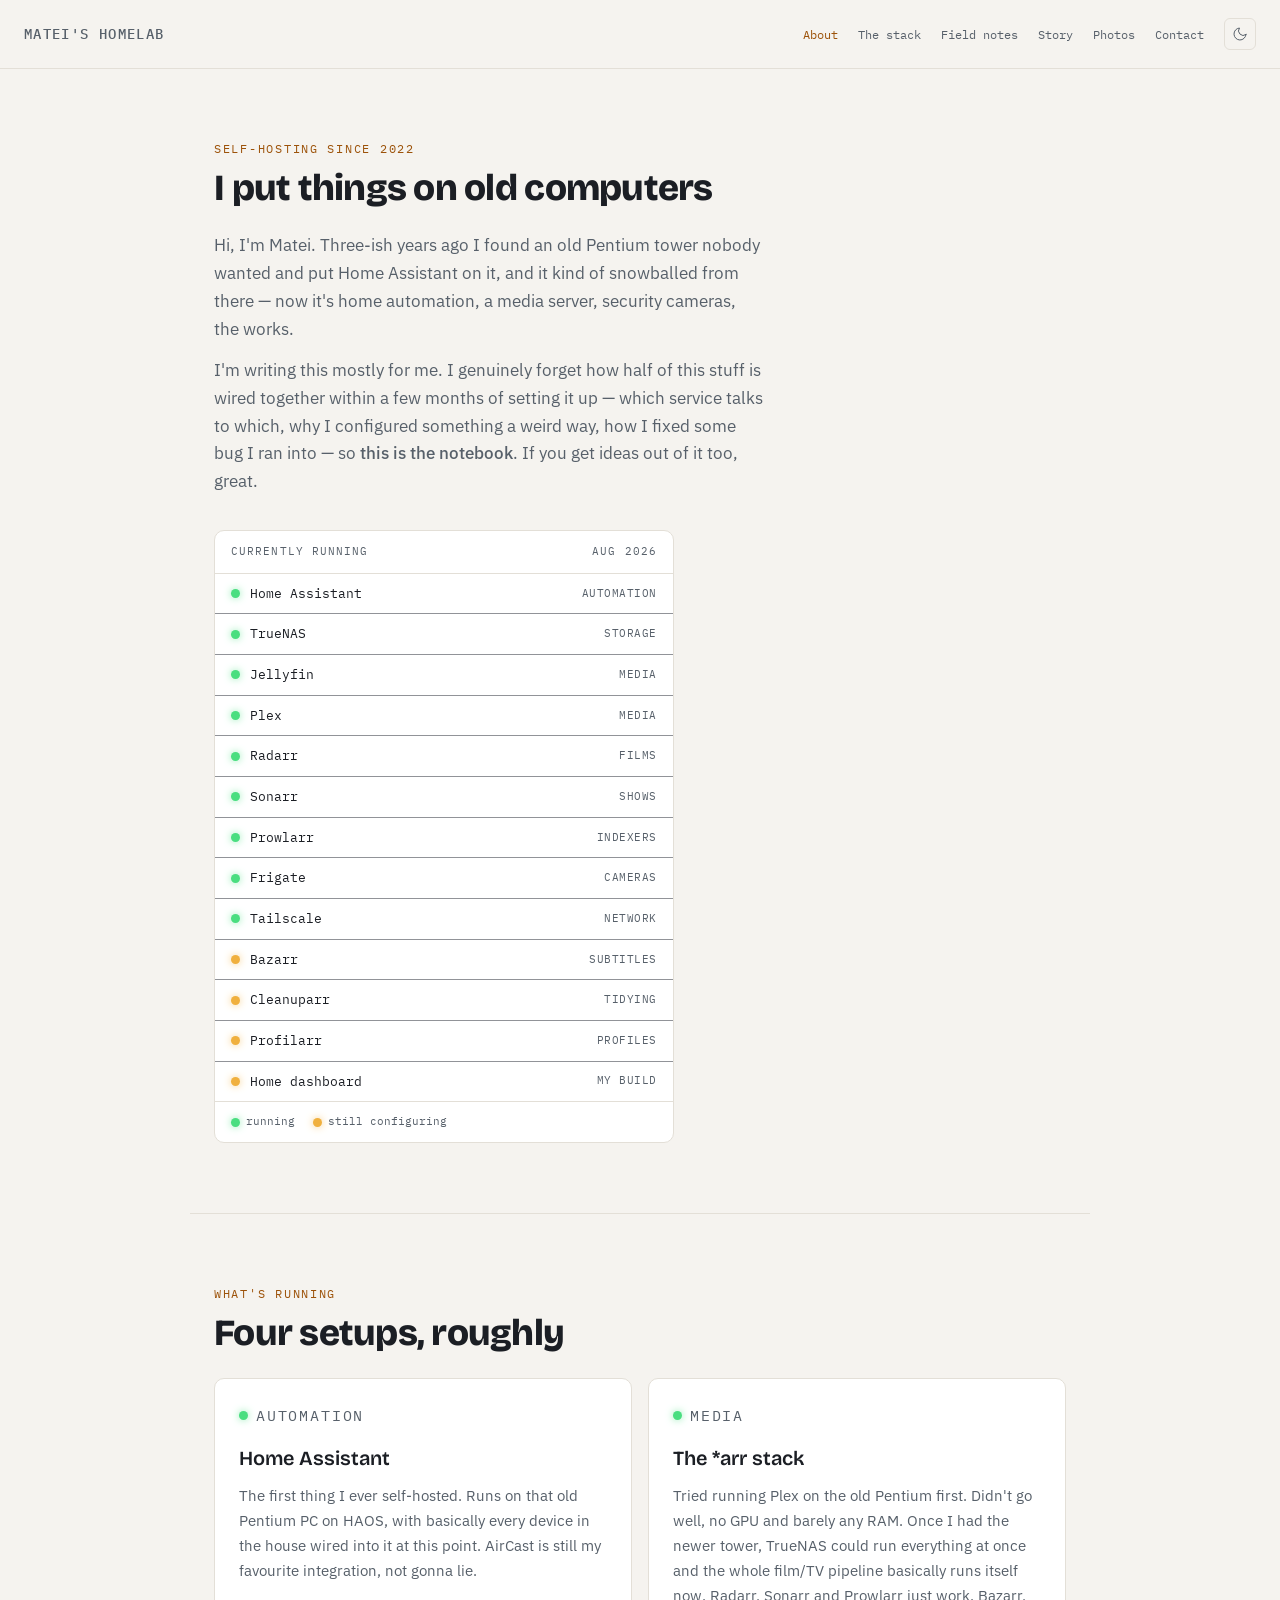
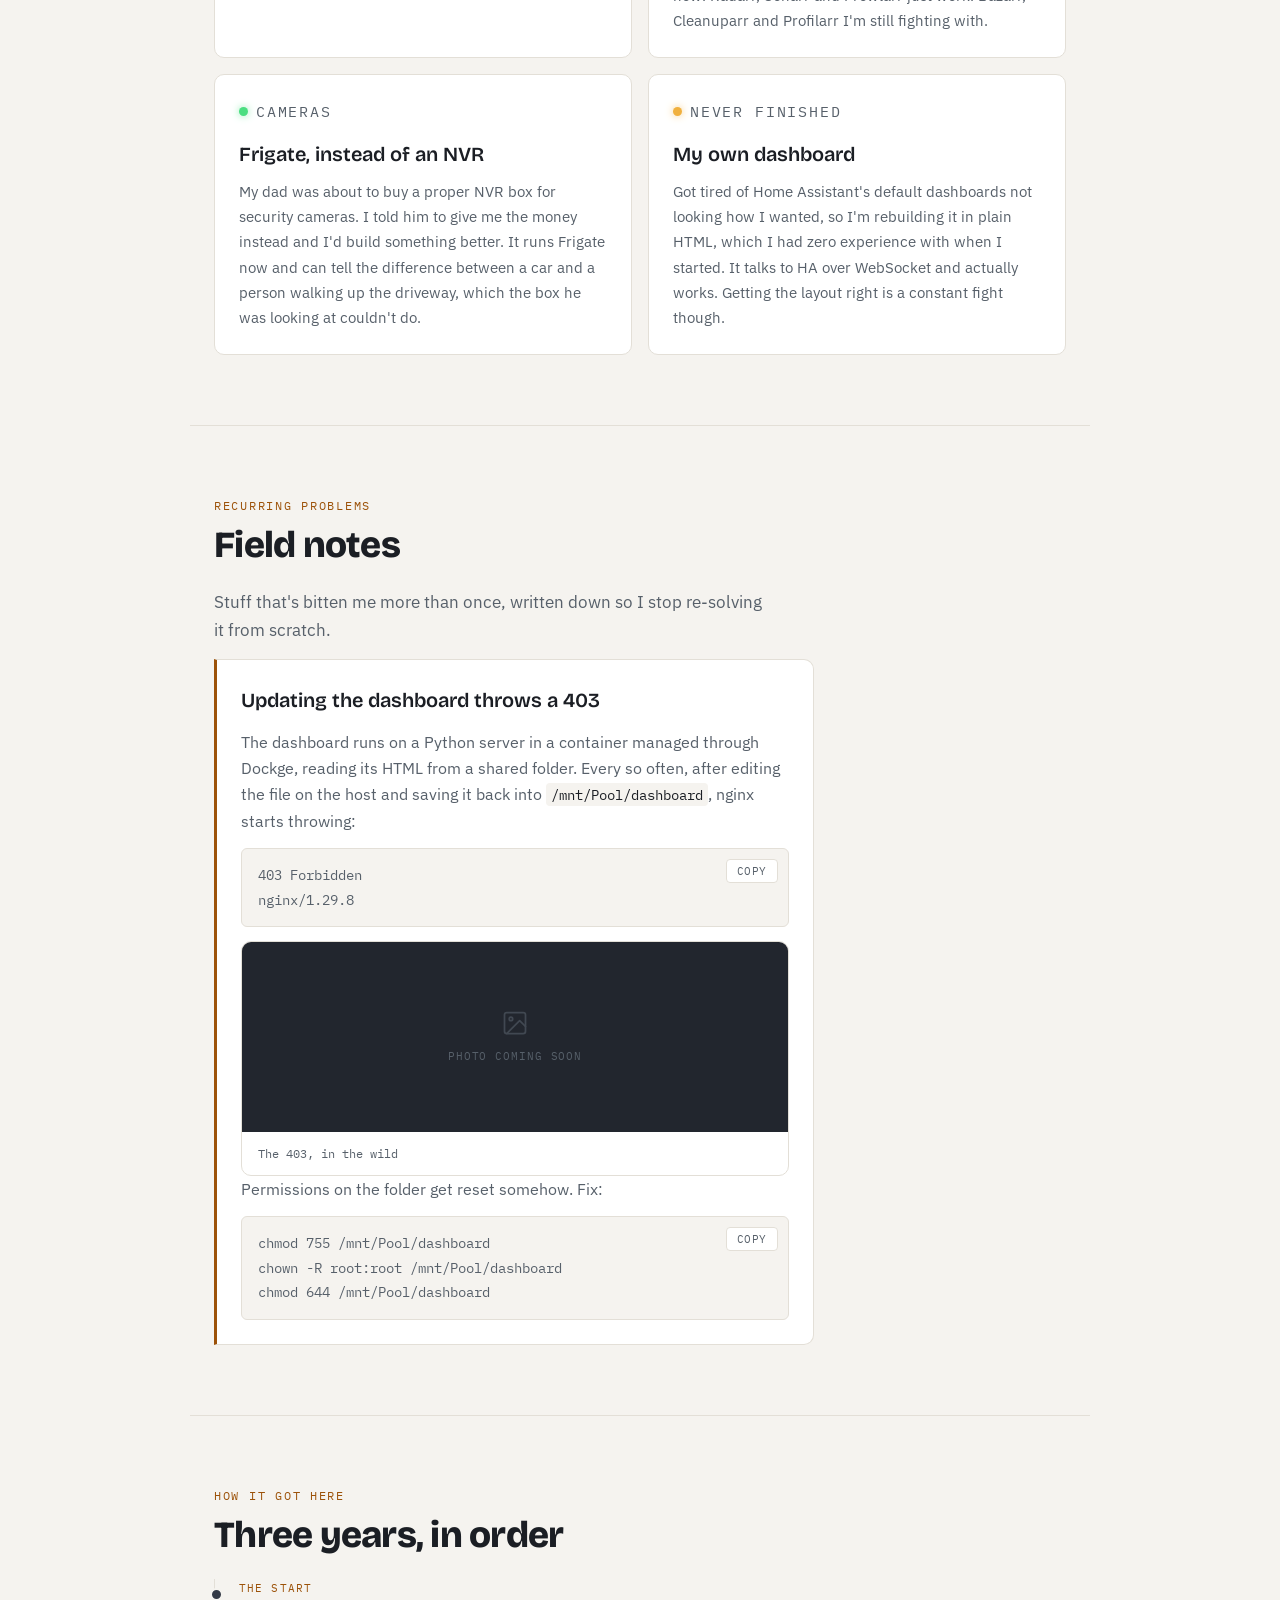
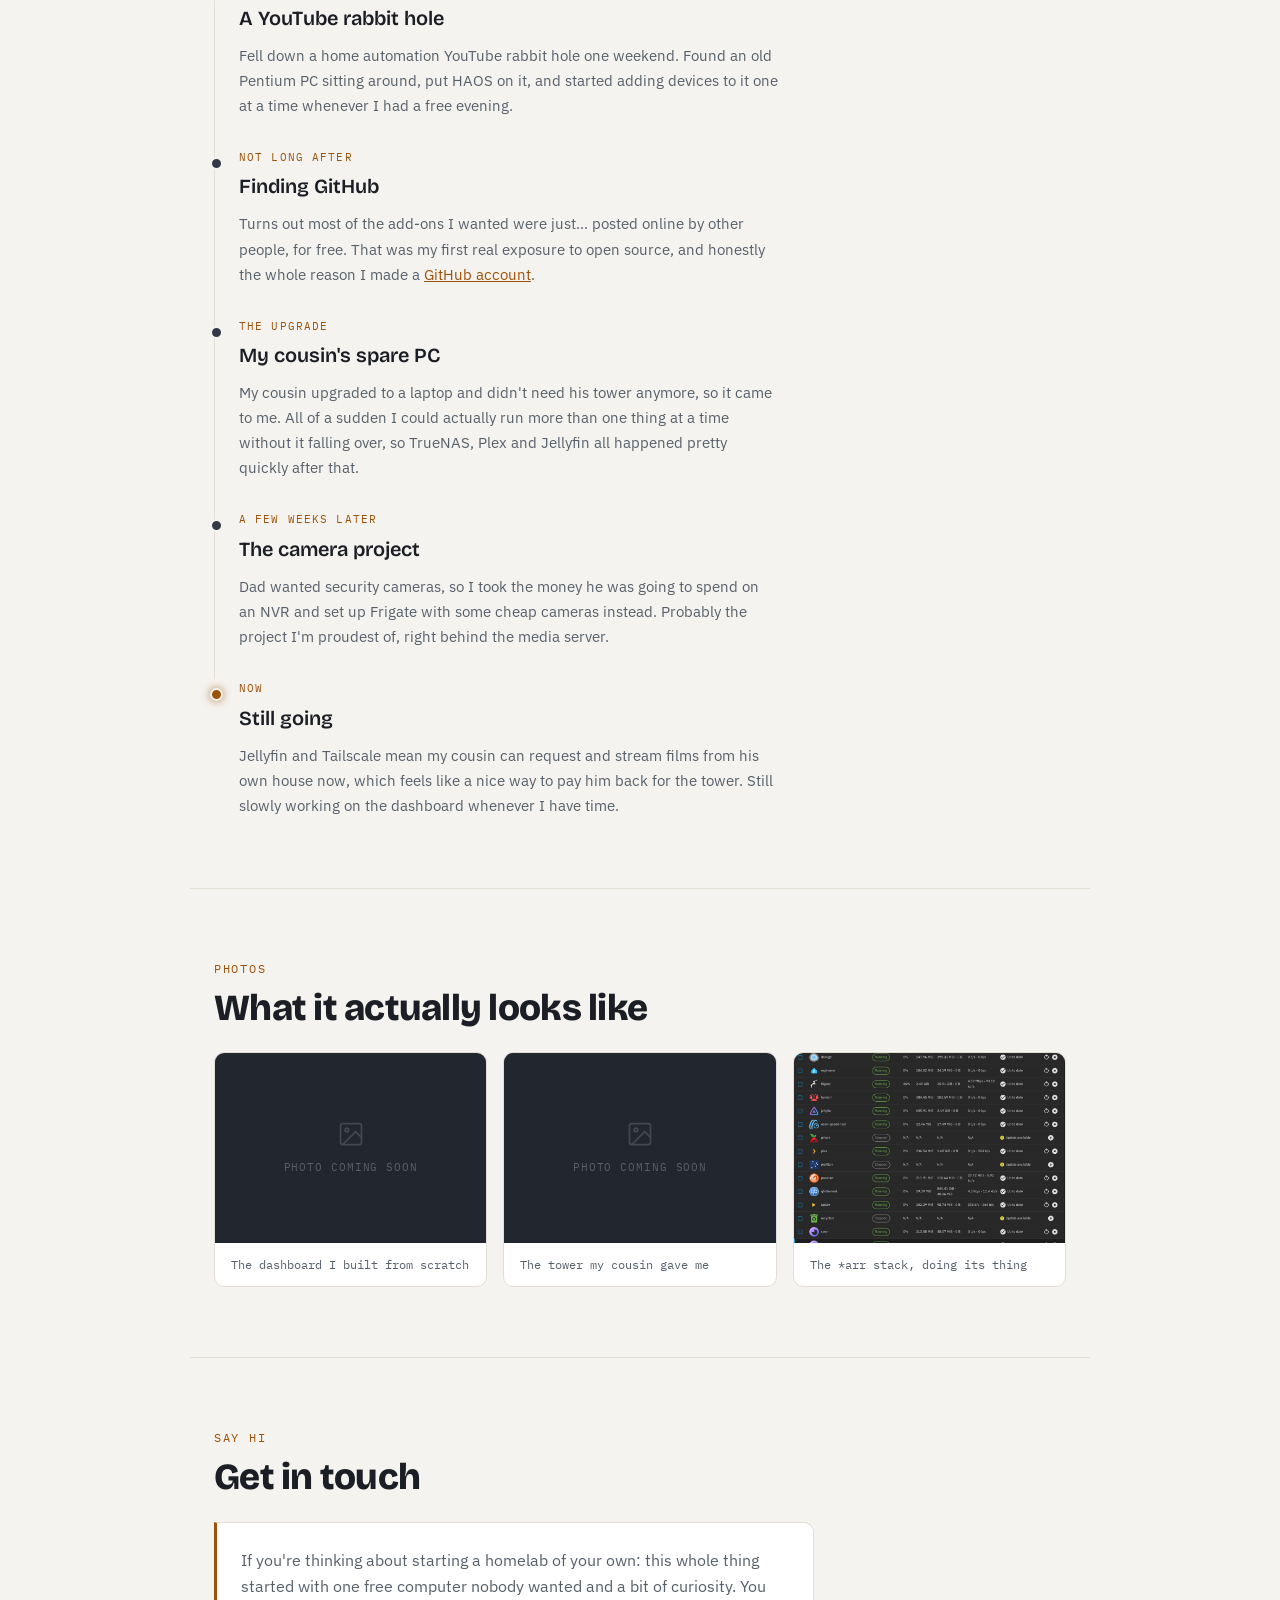
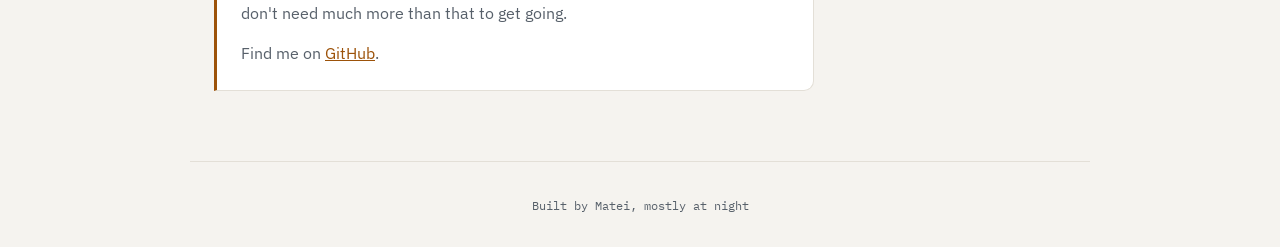
==== index.html @ 5cc81d9f "commit" ====
<!doctype html>
<html lang="en">
  <head>
    <meta charset="UTF-8" />
    <meta name="viewport" content="width=device-width, initial-scale=1.0" />
    <title>Matei's Homelab</title>
    <meta
      name="description"
      content="A notebook documenting a home self-hosting setup: Home Assistant, TrueNAS, the *arr media stack, Frigate cameras, and a hand-built dashboard."
    />
    <meta property="og:title" content="Matei's Homelab" />
    <meta
      property="og:description"
      content="A notebook documenting a home self-hosting setup: Home Assistant, TrueNAS, the *arr media stack, Frigate cameras, and a hand-built dashboard."
    />
    <meta property="og:type" content="website" />
    <meta property="og:site_name" content="Matei's Homelab" />
    <meta property="og:url" content="https://maty3378.github.io/matei-homelab-website/" />
    <meta property="og:image" content="https://maty3378.github.io/matei-homelab-website/images/arr-stack.png" />
    <link rel="canonical" href="https://maty3378.github.io/matei-homelab-website/" />
    <meta name="twitter:card" content="summary_large_image" />
    <meta name="twitter:title" content="Matei's Homelab" />
    <meta
      name="twitter:description"
      content="A notebook documenting a home self-hosting setup: Home Assistant, TrueNAS, the *arr media stack, Frigate cameras, and a hand-built dashboard."
    />
    <meta name="twitter:image" content="https://maty3378.github.io/matei-homelab-website/images/arr-stack.png" />
    <meta name="theme-color" content="#131519" />
    <meta name="color-scheme" content="dark" />

    <script>
      (function () {
        var stored = localStorage.getItem("theme");
        var theme =
          stored ||
          (window.matchMedia &&
          window.matchMedia("(prefers-color-scheme: light)").matches
            ? "light"
            : "dark");
        document.documentElement.setAttribute("data-theme", theme);
      })();
    </script>

    <link
      rel="icon"
      href="data:image/svg+xml,%3Csvg xmlns='http://www.w3.org/2000/svg' viewBox='0 0 32 32'%3E%3Crect width='32' height='32' rx='7' fill='%23131519'/%3E%3Crect x='7' y='9' width='18' height='5' rx='1.5' fill='none' stroke='%23E8A33D' stroke-width='2'/%3E%3Crect x='7' y='18' width='18' height='5' rx='1.5' fill='none' stroke='%23E8A33D' stroke-width='2'/%3E%3Ccircle cx='10.5' cy='11.5' r='1.3' fill='%234ADE80'/%3E%3Ccircle cx='10.5' cy='20.5' r='1.3' fill='%234ADE80'/%3E%3C/svg%3E"
    />

    <link rel="stylesheet" href="style.css" />

    <link rel="preconnect" href="https://fonts.googleapis.com" />
    <link rel="preconnect" href="https://fonts.gstatic.com" crossorigin />
    <link
      href="https://fonts.googleapis.com/css2?family=Bricolage+Grotesque:opsz,wght@12..96,600;12..96,800&family=IBM+Plex+Mono:wght@400;500&family=IBM+Plex+Sans:wght@400;500&display=swap"
      rel="stylesheet"
    />

    <script type="application/ld+json">
      {
        "@context": "https://schema.org",
        "@graph": [
          {
            "@type": "Person",
            "name": "Matei",
            "url": "https://maty3378.github.io/matei-homelab-website/",
            "sameAs": ["https://github.com/cobianumatei"]
          },
          {
            "@type": "WebSite",
            "name": "Matei's Homelab",
            "url": "https://maty3378.github.io/matei-homelab-website/",
            "description": "A notebook documenting a home self-hosting setup: Home Assistant, TrueNAS, the *arr media stack, Frigate cameras, and a hand-built dashboard."
          }
        ]
      }
    </script>
  </head>

  <body>
    <a class="skip-link" href="#about">Skip to content</a>

    <header>
      <h1>Matei's Homelab</h1>
      <div class="nav-wrap">
        <nav>
          <a href="#about">About</a>
          <a href="#stack">The stack</a>
          <a href="#notes">Field notes</a>
          <a href="#story">Story</a>
          <a href="#gallery">Photos</a>
          <a href="#contact">Contact</a>
        </nav>
        <button id="theme-toggle" class="theme-toggle" type="button" aria-label="Toggle color theme">
          <svg class="icon-sun" viewBox="0 0 24 24" fill="none" stroke="currentColor" stroke-width="1.5" stroke-linecap="round" stroke-linejoin="round" aria-hidden="true"><circle cx="12" cy="12" r="4"/><path d="M12 2v2M12 20v2M4.93 4.93l1.41 1.41M17.66 17.66l1.41 1.41M2 12h2M20 12h2M4.93 19.07l1.41-1.41M17.66 6.34l1.41-1.41"/></svg>
          <svg class="icon-moon" viewBox="0 0 24 24" fill="none" stroke="currentColor" stroke-width="1.5" stroke-linecap="round" stroke-linejoin="round" aria-hidden="true"><path d="M21 12.79A9 9 0 1 1 11.21 3 7 7 0 0 0 21 12.79z"/></svg>
        </button>
      </div>
    </header>

    <main>
    <section id="about">
      <p class="label">Self-hosting since 2022</p>
      <h2>I put things on old computers</h2>

      <p class="lede">
        Hi, I'm Matei. Three-ish years ago I found an old Pentium tower nobody
        wanted and put Home Assistant on it, and it kind of snowballed from
        there — now it's home automation, a media server, security cameras, the
        works.
      </p>
      <p class="lede">
        I'm writing this mostly for me. I genuinely forget how half of this
        stuff is wired together within a few months of setting it up — which
        service talks to which, why I configured something a weird way, how I
        fixed some bug I ran into — so <b>this is the notebook</b>. If you get
        ideas out of it too, great.
      </p>

      <div class="panel">
        <div class="panel-top">
          <span>Currently running</span>
          <span>Aug 2026</span>
        </div>

        <ul class="services">
          <li><span class="led on"><span class="sr-only">Running: </span></span> Home Assistant <i>automation</i></li>
          <li><span class="led on"><span class="sr-only">Running: </span></span> TrueNAS <i>storage</i></li>
          <li><span class="led on"><span class="sr-only">Running: </span></span> Jellyfin <i>media</i></li>
          <li><span class="led on"><span class="sr-only">Running: </span></span> Plex <i>media</i></li>
          <li><span class="led on"><span class="sr-only">Running: </span></span> Radarr <i>films</i></li>
          <li><span class="led on"><span class="sr-only">Running: </span></span> Sonarr <i>shows</i></li>
          <li><span class="led on"><span class="sr-only">Running: </span></span> Prowlarr <i>indexers</i></li>
          <li><span class="led on"><span class="sr-only">Running: </span></span> Frigate <i>cameras</i></li>
          <li><span class="led on"><span class="sr-only">Running: </span></span> Tailscale <i>network</i></li>
          <li><span class="led work"><span class="sr-only">Still configuring: </span></span> Bazarr <i>subtitles</i></li>
          <li><span class="led work"><span class="sr-only">Still configuring: </span></span> Cleanuparr <i>tidying</i></li>
          <li><span class="led work"><span class="sr-only">Still configuring: </span></span> Profilarr <i>profiles</i></li>
          <li><span class="led work"><span class="sr-only">Still configuring: </span></span> Home dashboard <i>my build</i></li>
        </ul>

        <div class="key">
          <span><span class="led on"></span> running</span>
          <span><span class="led work"></span> still configuring</span>
        </div>
      </div>
    </section>

    <section id="stack">
      <p class="label">What's running</p>
      <h2>Four setups, roughly</h2>

      <div class="cards">
        <div class="card">
          <p class="kicker"><span class="led on"><span class="sr-only">Running: </span></span> Automation</p>
          <h3>Home Assistant</h3>
          <p>
            The first thing I ever self-hosted. Runs on that old Pentium PC on
            HAOS, with basically every device in the house wired into it at this
            point. AirCast is still my favourite integration, not gonna lie.
          </p>
        </div>

        <div class="card">
          <p class="kicker"><span class="led on"><span class="sr-only">Running: </span></span> Media</p>
          <h3>The *arr stack</h3>
          <p>
            Tried running Plex on the old Pentium first. Didn't go well, no GPU
            and barely any RAM. Once I had the newer tower, TrueNAS could run
            everything at once and the whole film/TV pipeline basically runs
            itself now. Radarr, Sonarr and Prowlarr just work. Bazarr,
            Cleanuparr and Profilarr I'm still fighting with.
          </p>
        </div>

        <div class="card">
          <p class="kicker"><span class="led on"><span class="sr-only">Running: </span></span> Cameras</p>
          <h3>Frigate, instead of an NVR</h3>
          <p>
            My dad was about to buy a proper NVR box for security cameras. I
            told him to give me the money instead and I'd build something
            better. It runs Frigate now and can tell the difference between a
            car and a person walking up the driveway, which the box he was
            looking at couldn't do.
          </p>
        </div>

        <div class="card">
          <p class="kicker"><span class="led work"></span> Never finished</p>
          <h3>My own dashboard</h3>
          <p>
            Got tired of Home Assistant's default dashboards not looking how I
            wanted, so I'm rebuilding it in plain HTML, which I had zero
            experience with when I started. It talks to HA over WebSocket and
            actually works. Getting the layout right is a constant fight though.
          </p>
        </div>
      </div>
    </section>

    <section id="notes">
      <p class="label">Recurring problems</p>
      <h2>Field notes</h2>

      <p class="lede">
        Stuff that's bitten me more than once, written down so I stop
        re-solving it from scratch.
      </p>

      <div class="note">
        <h3>Updating the dashboard throws a 403</h3>
        <p>
          The dashboard runs on a Python server in a container managed
          through Dockge, reading its HTML from a shared folder. Every so
          often, after editing the file on the host and saving it back into
          <code>/mnt/Pool/dashboard</code>, nginx starts throwing:
        </p>
        <pre><code>403 Forbidden
nginx/1.29.8</code></pre>

        <!-- drop the real screenshot in as images/nginx-403.png, then
             swap this placeholder div for <img src="images/nginx-403.png" alt="…" /> -->
        <figure>
          <div class="shot-placeholder">
            <svg viewBox="0 0 24 24" fill="none" stroke="currentColor" stroke-width="1.5" stroke-linecap="round" stroke-linejoin="round" aria-hidden="true"><rect x="3" y="3" width="18" height="18" rx="2"/><circle cx="8.5" cy="8.5" r="1.5"/><path d="M21 15l-5-5L5 21"/></svg>
            <span>Photo coming soon</span>
          </div>
          <figcaption>The 403, in the wild</figcaption>
        </figure>

        <p>Permissions on the folder get reset somehow. Fix:</p>
        <pre><code>chmod 755 /mnt/Pool/dashboard
chown -R root:root /mnt/Pool/dashboard
chmod 644 /mnt/Pool/dashboard</code></pre>
      </div>
    </section>

    <section id="story">
      <p class="label">How it got here</p>
      <h2>Three years, in order</h2>

      <div class="step">
        <p class="when">The start</p>
        <h3>A YouTube rabbit hole</h3>
        <p>
          Fell down a home automation YouTube rabbit hole one weekend. Found an
          old Pentium PC sitting around, put HAOS on it, and started adding
          devices to it one at a time whenever I had a free evening.
        </p>
      </div>

      <div class="step">
        <p class="when">Not long after</p>
        <h3>Finding GitHub</h3>
        <p>
          Turns out most of the add-ons I wanted were just... posted online by
          other people, for free. That was my first real exposure to open
          source, and honestly the whole reason I made a
          <a href="https://github.com/cobianumatei">GitHub account</a>.
        </p>
      </div>

      <div class="step">
        <p class="when">The upgrade</p>
        <h3>My cousin's spare PC</h3>
        <p>
          My cousin upgraded to a laptop and didn't need his tower anymore, so
          it came to me. All of a sudden I could actually run more than one
          thing at a time without it falling over, so TrueNAS, Plex and Jellyfin
          all happened pretty quickly after that.
        </p>
      </div>

      <div class="step">
        <p class="when">A few weeks later</p>
        <h3>The camera project</h3>
        <p>
          Dad wanted security cameras, so I took the money he was going to spend
          on an NVR and set up Frigate with some cheap cameras instead. Probably
          the project I'm proudest of, right behind the media server.
        </p>
      </div>

      <div class="step last">
        <p class="when">Now</p>
        <h3>Still going</h3>
        <p>
          Jellyfin and Tailscale mean my cousin can request and stream films
          from his own house now, which feels like a nice way to pay him back
          for the tower. Still slowly working on the dashboard whenever I have
          time.
        </p>
      </div>
    </section>

    <!-- drop real files into images/ using these names, then swap each
         remaining .shot-placeholder div below for <img src="images/…" alt="…" />
         (dashboard.png, server.png — Frigate skipped for privacy) -->
    <section id="gallery">
      <p class="label">Photos</p>
      <h2>What it actually looks like</h2>

      <div class="shots">
        <figure>
          <div class="shot-placeholder">
            <svg viewBox="0 0 24 24" fill="none" stroke="currentColor" stroke-width="1.5" stroke-linecap="round" stroke-linejoin="round" aria-hidden="true"><rect x="3" y="3" width="18" height="18" rx="2"/><circle cx="8.5" cy="8.5" r="1.5"/><path d="M21 15l-5-5L5 21"/></svg>
            <span>Photo coming soon</span>
          </div>
          <figcaption>The dashboard I built from scratch</figcaption>
        </figure>
        <figure>
          <div class="shot-placeholder">
            <svg viewBox="0 0 24 24" fill="none" stroke="currentColor" stroke-width="1.5" stroke-linecap="round" stroke-linejoin="round" aria-hidden="true"><rect x="3" y="3" width="18" height="18" rx="2"/><circle cx="8.5" cy="8.5" r="1.5"/><path d="M21 15l-5-5L5 21"/></svg>
            <span>Photo coming soon</span>
          </div>
          <figcaption>The tower my cousin gave me</figcaption>
        </figure>
        <figure>
          <img
            src="images/arr-stack.png"
            alt="The *arr stack's web dashboards — Radarr, Sonarr and Prowlarr queues running side by side"
            loading="lazy"
            decoding="async"
            width="1000"
            height="962"
          />
          <figcaption>The *arr stack, doing its thing</figcaption>
        </figure>
      </div>
    </section>

    <section id="contact">
      <p class="label">Say hi</p>
      <h2>Get in touch</h2>

      <div class="note">
        <p>
          If you're thinking about starting a homelab of your own: this whole
          thing started with one free computer nobody wanted and a bit of
          curiosity. You don't need much more than that to get going.
        </p>
        <p>Find me on <a href="https://github.com/cobianumatei">GitHub</a>.</p>
      </div>
    </section>
    </main>

    <footer>
      <p>Built by Matei, mostly at night</p>
    </footer>

    <button id="back-to-top" type="button" aria-label="Back to top">
      <svg viewBox="0 0 24 24" fill="none" stroke="currentColor" stroke-width="1.5" stroke-linecap="round" stroke-linejoin="round" aria-hidden="true"><path d="M12 19V5M5 12l7-7 7 7"/></svg>
    </button>

    <script src="script.js" defer></script>
  </body>
</html>
---- style.css ----
:root {
  --bg: #131519;
  --card: #1B1E24;
  --border: #252932;
  --text: #E6E8EC;
  --text-dim: #9BA3AF;
  --green: #4ADE80;
  --amber: #F0B03E;
  --copper: #E8A33D;
  color-scheme: dark;
}

:root[data-theme="light"] {
  --bg: #F5F3EF;
  --card: #FFFFFF;
  --border: #E3DFD7;
  --text: #1B1E24;
  --text-dim: #57606A;
  --copper: #9C5209;
  color-scheme: light;
}

:root[data-theme="light"] a:hover {
  color: #7A4207;
}

@media (prefers-reduced-motion: no-preference) {
  html {
    scroll-behavior: smooth;
  }
}

* {
  margin: 0;
  padding: 0;
  box-sizing: border-box;
}

body {
  background-color: var(--bg);
  color: var(--text);
  font-family: "IBM Plex Sans", sans-serif;
  line-height: 1.65;
}

a {
  color: var(--copper);
}

a:hover {
  color: #FFC46B;
}

b,
strong {
  font-weight: 500;
}

:focus-visible {
  outline: 2px solid var(--copper);
  outline-offset: 3px;
}

.sr-only {
  position: absolute;
  width: 1px;
  height: 1px;
  padding: 0;
  margin: -1px;
  overflow: hidden;
  clip: rect(0, 0, 0, 0);
  white-space: nowrap;
  border: 0;
}

.skip-link {
  position: absolute;
  top: -100%;
  left: 24px;
  z-index: 100;
  padding: 10px 16px;
  background-color: var(--copper);
  color: var(--bg);
  font-family: "IBM Plex Mono", monospace;
  font-size: 0.78rem;
  text-decoration: none;
  border-radius: 0 0 6px 6px;
  transition: top 0.15s ease;
}

.skip-link:focus {
  top: 0;
}

header {
  border-bottom: 1px solid var(--border);
  padding: 18px 24px;
  display: flex;
  flex-wrap: wrap;
  gap: 16px;
  justify-content: space-between;
  align-items: center;

  position: sticky;
  top: 0;
  background-color: var(--bg);
  z-index: 10;
}

header h1 {
  font-family: "IBM Plex Mono", monospace;
  font-size: 0.85rem;
  font-weight: 500;
  letter-spacing: 0.1em;
  text-transform: uppercase;
  color: var(--text-dim);
}

.nav-wrap {
  display: flex;
  align-items: center;
  gap: 20px;
  flex-wrap: wrap;
}

nav {
  display: flex;
  gap: 20px;
}

nav a {
  font-family: "IBM Plex Mono", monospace;
  font-size: 0.78rem;
  color: var(--text-dim);
  text-decoration: none;
}

nav a:hover {
  color: var(--copper);
}

nav a.active {
  color: var(--copper);
}

.theme-toggle {
  display: inline-flex;
  align-items: center;
  justify-content: center;
  width: 32px;
  height: 32px;
  flex-shrink: 0;
  border: 1px solid var(--border);
  border-radius: 6px;
  background-color: transparent;
  color: var(--text-dim);
  cursor: pointer;
}

.theme-toggle:hover {
  color: var(--copper);
  border-color: #333945;
}

.theme-toggle svg {
  width: 16px;
  height: 16px;
}

.theme-toggle .icon-moon {
  display: none;
}

:root[data-theme="light"] .theme-toggle .icon-sun {
  display: none;
}

:root[data-theme="light"] .theme-toggle .icon-moon {
  display: block;
}

section {
  max-width: 900px;
  margin: 0 auto;
  padding: 70px 24px;
  border-bottom: 1px solid var(--border);
}

.label {
  font-family: "IBM Plex Mono", monospace;
  font-size: 0.72rem;
  letter-spacing: 0.15em;
  text-transform: uppercase;
  color: var(--copper);
  margin-bottom: 10px;
}

h2 {
  font-family: "Bricolage Grotesque", sans-serif;
  font-weight: 800;
  font-size: 2.3rem;
  line-height: 1.1;
  letter-spacing: -0.02em;
  margin-bottom: 24px;
}

h3 {
  font-family: "Bricolage Grotesque", sans-serif;
  font-weight: 600;
  font-size: 1.25rem;
  margin-bottom: 8px;
}

.lede {
  color: var(--text-dim);
  font-size: 1.05rem;
  max-width: 55ch;
  margin-bottom: 14px;
}

.panel {
  background-color: var(--card);
  border: 1px solid var(--border);
  border-radius: 10px;
  margin-top: 34px;
  max-width: 460px;
  overflow: hidden;
}

.panel-top {
  display: flex;
  justify-content: space-between;
  padding: 12px 16px;
  border-bottom: 1px solid var(--border);
  font-family: "IBM Plex Mono", monospace;
  font-size: 0.68rem;
  letter-spacing: 0.1em;
  text-transform: uppercase;
  color: var(--text-dim);
}

.services {
  list-style: none;
}

.services li {
  display: flex;
  align-items: center;
  gap: 10px;
  padding: 9px 16px;
  border-bottom: 1px solid rgba(37, 41, 50, 0.5);
  font-family: "IBM Plex Mono", monospace;
  font-size: 0.82rem;
}

.services li:last-child {
  border-bottom: none;
}

.services i {
  margin-left: auto;
  font-style: normal;
  font-size: 0.68rem;
  text-transform: uppercase;
  letter-spacing: 0.05em;
  color: var(--text-dim);
}

.key {
  display: flex;
  gap: 18px;
  padding: 11px 16px;
  border-top: 1px solid var(--border);
  font-family: "IBM Plex Mono", monospace;
  font-size: 0.68rem;
  color: var(--text-dim);
}

.key span {
  display: flex;
  align-items: center;
  gap: 6px;
}

.led {
  width: 9px;
  height: 9px;
  border-radius: 50%;
  background-color: #5A6373;
  flex-shrink: 0;
  display: inline-block;
}

.led.on {
  background-color: var(--green);
  box-shadow: 0 0 9px -1px var(--green);
}

.led.work {
  background-color: var(--amber);
  box-shadow: 0 0 9px -1px var(--amber);
  animation: breathe 2.4s infinite;
}

@keyframes breathe {
  50% { opacity: 0.35; }
}

.cards {
  display: grid;
  grid-template-columns: repeat(auto-fit, minmax(280px, 1fr));
  gap: 16px;
}

.card {
  background-color: var(--card);
  border: 1px solid var(--border);
  border-radius: 10px;
  padding: 24px;
}

.card:hover {
  border-color: #333945;
}

.card p {
  color: var(--text-dim);
  font-size: 0.95rem;
}

.kicker {
  display: flex;
  align-items: center;
  gap: 8px;
  font-family: "IBM Plex Mono", monospace;
  font-size: 0.68rem;
  letter-spacing: 0.12em;
  text-transform: uppercase;
  color: var(--text-dim);
  margin-bottom: 14px;
}

.step {
  border-left: 1px solid var(--border);
  padding: 0 0 30px 24px;
  position: relative;
}

.step::before {
  content: "";
  position: absolute;
  left: -5px;
  top: 9px;
  width: 9px;
  height: 9px;
  border-radius: 50%;
  background-color: #333945;
  border: 2px solid var(--bg);
}

.step.last {
  border-left-color: transparent;
  padding-bottom: 0;
}

.step.last::before {
  background-color: var(--copper);
  box-shadow: 0 0 10px -1px var(--copper);
}

.when {
  font-family: "IBM Plex Mono", monospace;
  font-size: 0.7rem;
  letter-spacing: 0.1em;
  text-transform: uppercase;
  color: var(--copper);
  margin-bottom: 4px;
}

.step p:last-child {
  color: var(--text-dim);
  font-size: 0.95rem;
  max-width: 60ch;
}

.shots {
  display: grid;
  grid-template-columns: repeat(auto-fit, minmax(240px, 1fr));
  gap: 16px;
}

figure {
  background-color: var(--card);
  border: 1px solid var(--border);
  border-radius: 10px;
  overflow: hidden;
}

.shots img {
  width: 100%;
  height: 190px;
  object-fit: cover;
  display: block;
  background-color: #22262E;
}

.shot-placeholder {
  height: 190px;
  display: flex;
  flex-direction: column;
  align-items: center;
  justify-content: center;
  gap: 10px;
  background-color: #22262E;
  color: var(--text-dim);
}

.shot-placeholder svg {
  width: 28px;
  height: 28px;
  opacity: 0.6;
}

.shot-placeholder span {
  font-family: "IBM Plex Mono", monospace;
  font-size: 0.7rem;
  letter-spacing: 0.08em;
  text-transform: uppercase;
}

figcaption {
  padding: 12px 16px;
  font-family: "IBM Plex Mono", monospace;
  font-size: 0.72rem;
  color: var(--text-dim);
}

.note {
  background-color: var(--card);
  border: 1px solid var(--border);
  border-left: 3px solid var(--copper);
  border-radius: 0 10px 10px 0;
  padding: 24px;
  max-width: 60ch;
}

.note h3 {
  margin-bottom: 12px;
}

.note p {
  color: var(--text-dim);
}

.note p + p {
  margin-top: 14px;
}

.note code {
  font-family: "IBM Plex Mono", monospace;
  font-size: 0.9em;
  color: var(--text);
  background-color: var(--bg);
  padding: 2px 5px;
  border-radius: 4px;
}

.note figure {
  margin-top: 14px;
}

.note pre {
  position: relative;
  background-color: var(--bg);
  border: 1px solid var(--border);
  border-radius: 6px;
  padding: 14px 16px;
  margin-top: 14px;
  overflow-x: auto;
}

.note pre code {
  background-color: transparent;
  padding: 0;
  color: var(--text-dim);
  white-space: pre;
}

.copy-btn {
  position: absolute;
  top: 10px;
  right: 10px;
  padding: 4px 10px;
  font-family: "IBM Plex Mono", monospace;
  font-size: 0.68rem;
  letter-spacing: 0.05em;
  text-transform: uppercase;
  color: var(--text-dim);
  background-color: var(--card);
  border: 1px solid var(--border);
  border-radius: 4px;
  cursor: pointer;
}

.copy-btn:hover {
  color: var(--copper);
  border-color: #333945;
}

footer {
  text-align: center;
  padding: 34px 24px;
  font-family: "IBM Plex Mono", monospace;
  font-size: 0.75rem;
  color: var(--text-dim);
}

#back-to-top {
  position: fixed;
  right: 24px;
  bottom: 24px;
  z-index: 20;
  display: flex;
  align-items: center;
  justify-content: center;
  width: 40px;
  height: 40px;
  border: 1px solid var(--border);
  border-radius: 50%;
  background-color: var(--card);
  color: var(--text-dim);
  cursor: pointer;
  opacity: 0;
  visibility: hidden;
  transform: translateY(8px);
  transition: opacity 0.2s ease, transform 0.2s ease, visibility 0.2s;
}

#back-to-top.visible {
  opacity: 1;
  visibility: visible;
  transform: translateY(0);
}

#back-to-top:hover {
  color: var(--copper);
  border-color: #333945;
}

#back-to-top svg {
  width: 18px;
  height: 18px;
}

@media (max-width: 640px) {
  h2 {
    font-size: 1.8rem;
  }

  section {
    padding: 48px 20px;
  }

  nav {
    gap: 14px;
  }
}

@media (prefers-reduced-motion: reduce) {
  * {
    animation: none !important;
    transition: none !important;
  }
}

@media print {
  body {
    background: #fff;
    color: #111;
  }

  header {
    position: static;
    background: #fff;
  }

  a {
    color: #111;
    text-decoration: underline;
  }

  .panel,
  .card,
  figure,
  .note,
  .shot-placeholder {
    background: #fff;
    border-color: #999;
  }

  .card:hover {
    border-color: #999;
  }

  .led {
    box-shadow: none;
    animation: none;
  }

  .skip-link,
  .theme-toggle,
  .copy-btn,
  #back-to-top {
    display: none;
  }
}
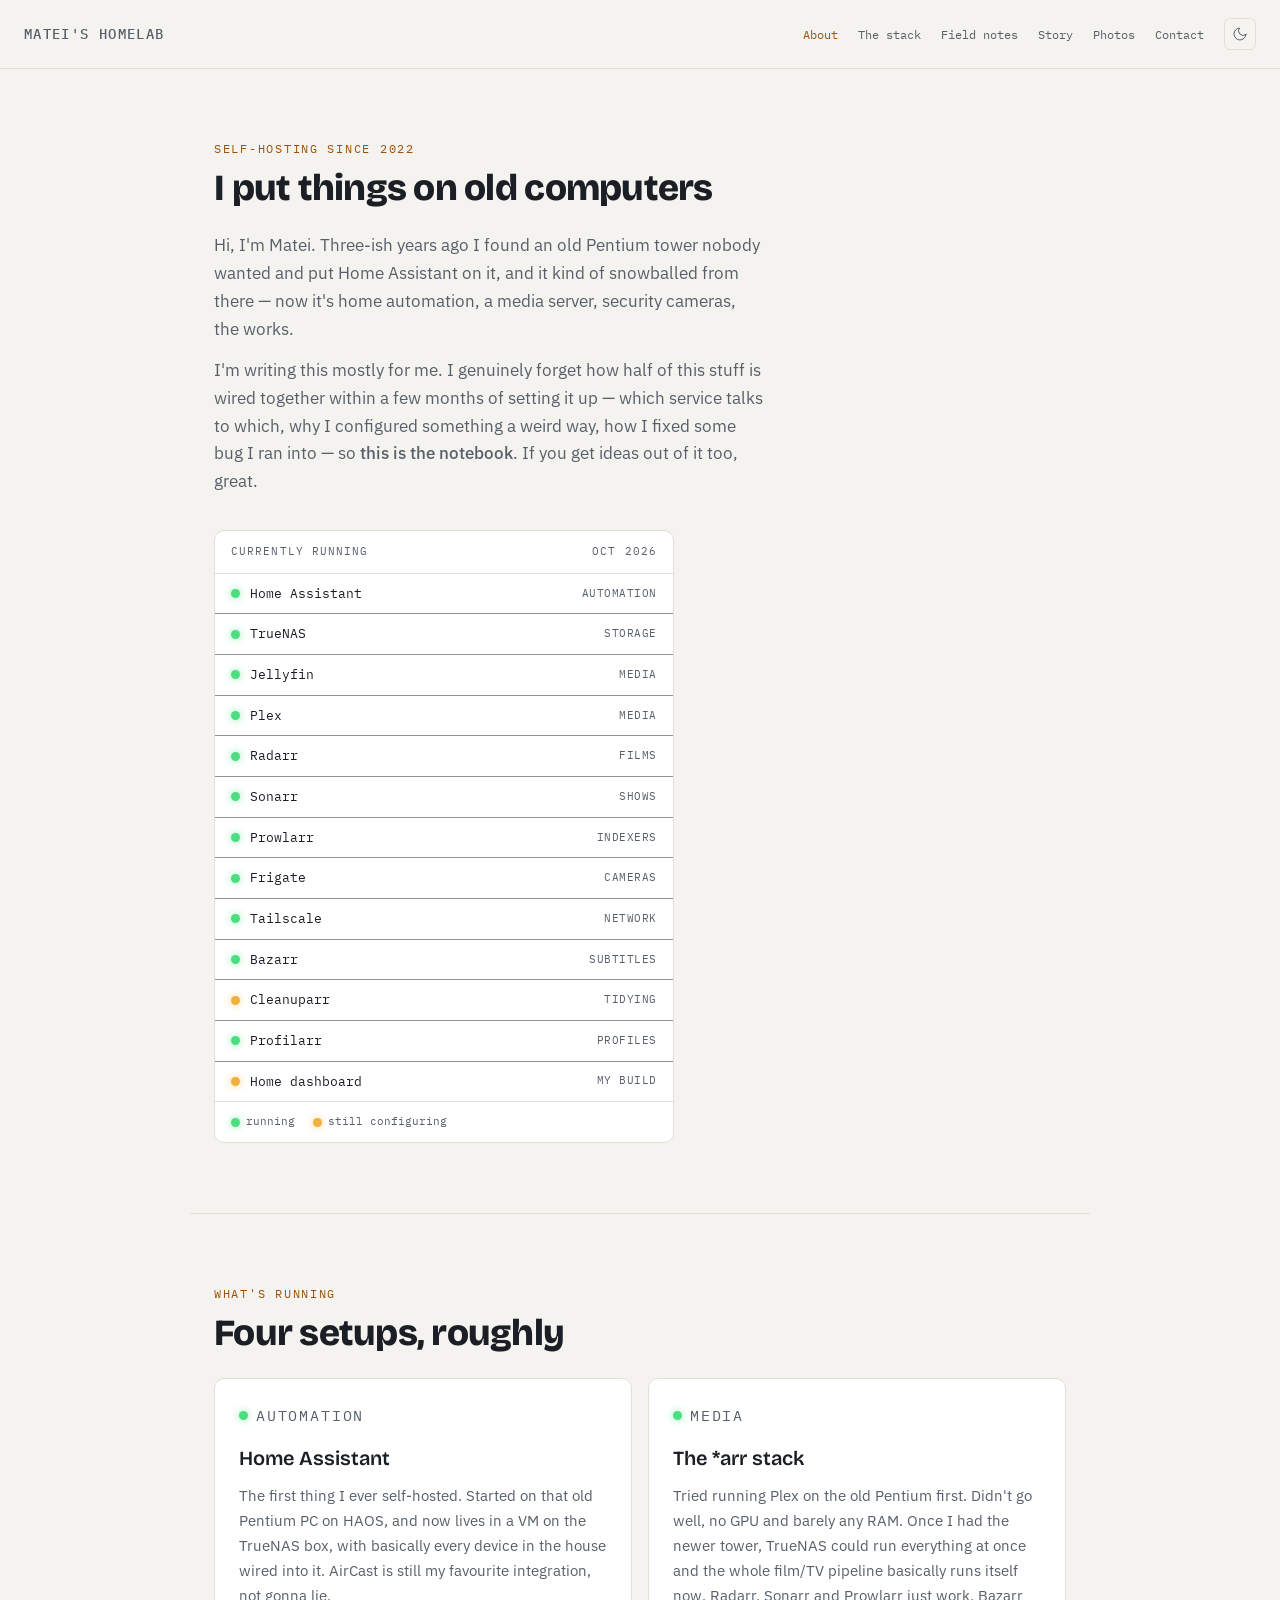
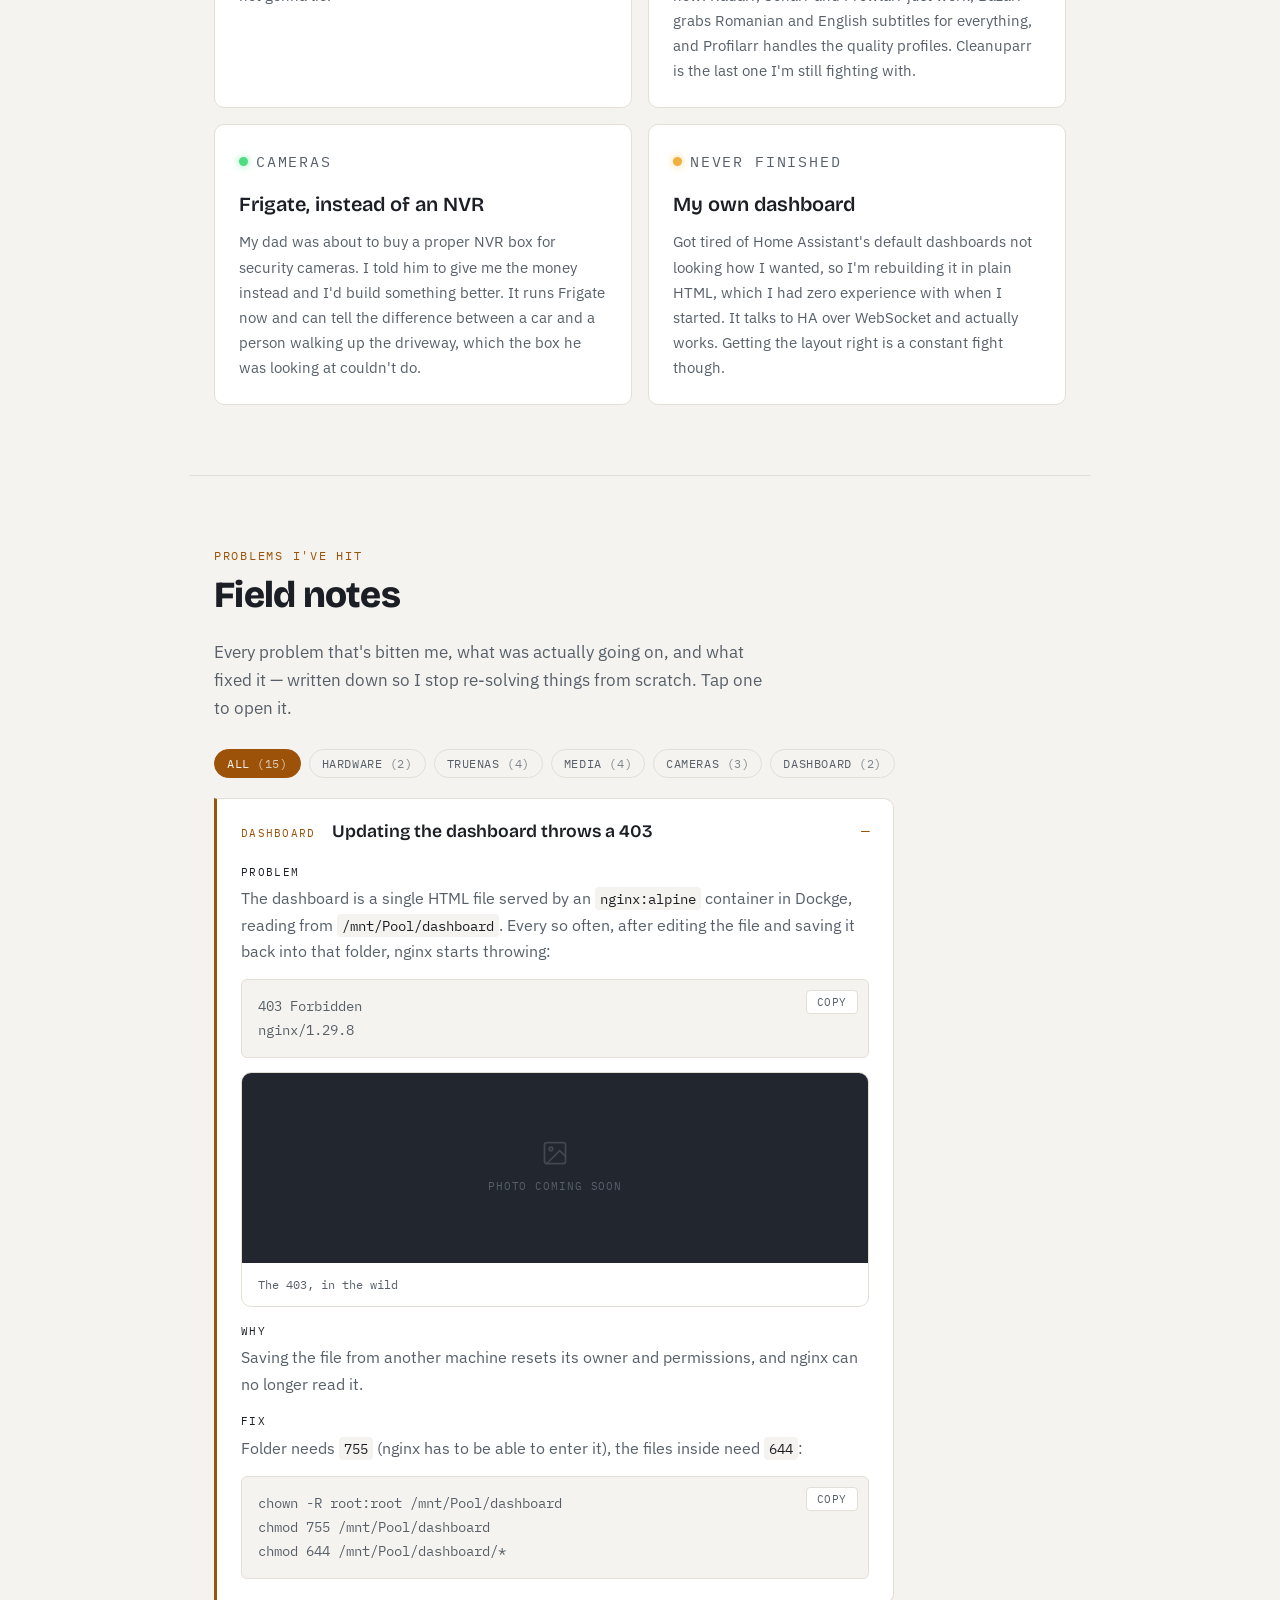
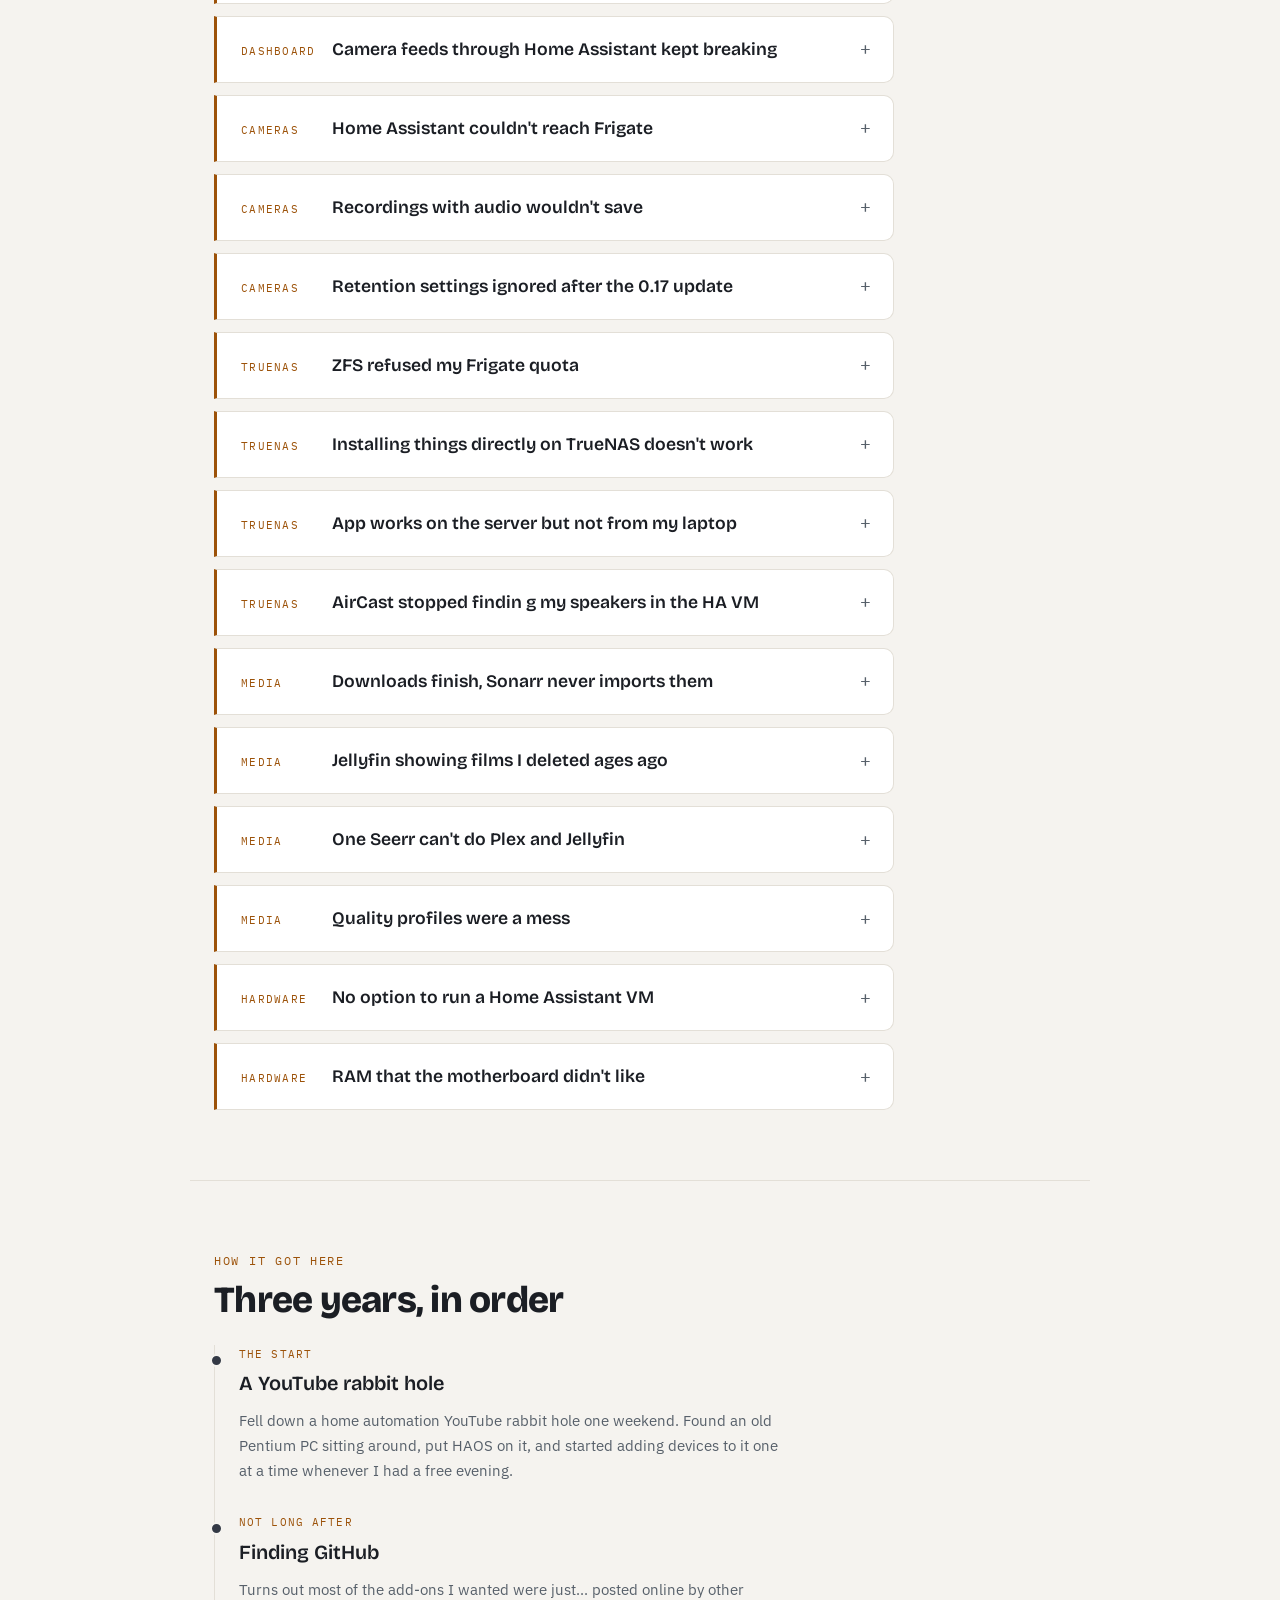
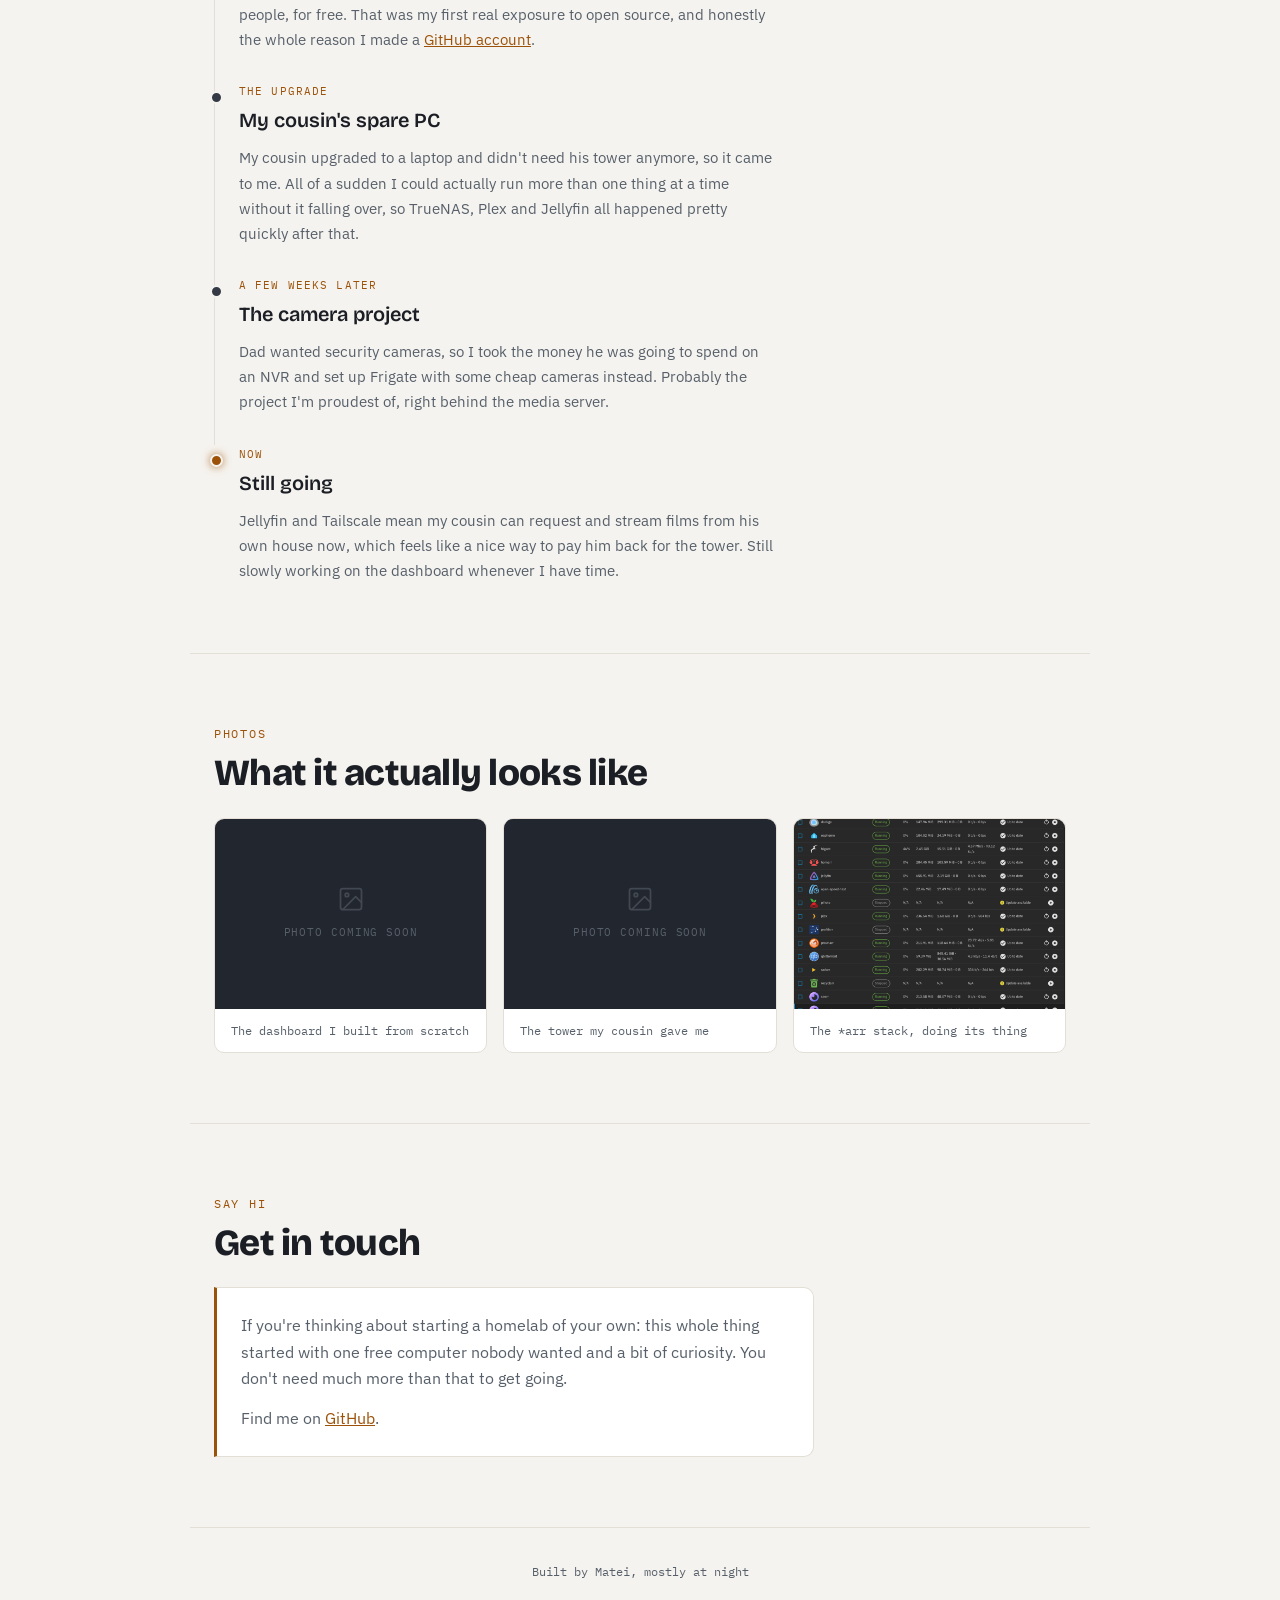
==== commit 3623b779: "comit" ====
--- a/index.html
+++ b/index.html
@@ -119,7 +119,7 @@
       <div class="panel">
         <div class="panel-top">
           <span>Currently running</span>
-          <span>Aug 2026</span>
+          <span>Oct 2026</span>
         </div>
 
         <ul class="services">
@@ -132,9 +132,9 @@
           <li><span class="led on"><span class="sr-only">Running: </span></span> Prowlarr <i>indexers</i></li>
           <li><span class="led on"><span class="sr-only">Running: </span></span> Frigate <i>cameras</i></li>
           <li><span class="led on"><span class="sr-only">Running: </span></span> Tailscale <i>network</i></li>
-          <li><span class="led work"><span class="sr-only">Still configuring: </span></span> Bazarr <i>subtitles</i></li>
+          <li><span class="led on"><span class="sr-only">Running: </span></span> Bazarr <i>subtitles</i></li>
           <li><span class="led work"><span class="sr-only">Still configuring: </span></span> Cleanuparr <i>tidying</i></li>
-          <li><span class="led work"><span class="sr-only">Still configuring: </span></span> Profilarr <i>profiles</i></li>
+          <li><span class="led on"><span class="sr-only">Running: </span></span> Profilarr <i>profiles</i></li>
           <li><span class="led work"><span class="sr-only">Still configuring: </span></span> Home dashboard <i>my build</i></li>
         </ul>
 
@@ -154,9 +154,10 @@
           <p class="kicker"><span class="led on"><span class="sr-only">Running: </span></span> Automation</p>
           <h3>Home Assistant</h3>
           <p>
-            The first thing I ever self-hosted. Runs on that old Pentium PC on
-            HAOS, with basically every device in the house wired into it at this
-            point. AirCast is still my favourite integration, not gonna lie.
+            The first thing I ever self-hosted. Started on that old Pentium PC
+            on HAOS, and now lives in a VM on the TrueNAS box, with basically
+            every device in the house wired into it. AirCast is still my
+            favourite integration, not gonna lie.
           </p>
         </div>
 
@@ -167,8 +168,10 @@
             Tried running Plex on the old Pentium first. Didn't go well, no GPU
             and barely any RAM. Once I had the newer tower, TrueNAS could run
             everything at once and the whole film/TV pipeline basically runs
-            itself now. Radarr, Sonarr and Prowlarr just work. Bazarr,
-            Cleanuparr and Profilarr I'm still fighting with.
+            itself now. Radarr, Sonarr and Prowlarr just work, Bazarr grabs
+            Romanian and English subtitles for everything, and Profilarr
+            handles the quality profiles. Cleanuparr is the last one I'm still
+            fighting with.
           </p>
         </div>
 
@@ -198,39 +201,397 @@
     </section>
 
     <section id="notes">
-      <p class="label">Recurring problems</p>
+      <p class="label">Problems I've hit</p>
       <h2>Field notes</h2>
 
       <p class="lede">
-        Stuff that's bitten me more than once, written down so I stop
-        re-solving it from scratch.
+        Every problem that's bitten me, what was actually going on, and what
+        fixed it — written down so I stop re-solving things from scratch.
+        Tap one to open it.
       </p>
 
-      <div class="note">
-        <h3>Updating the dashboard throws a 403</h3>
-        <p>
-          The dashboard runs on a Python server in a container managed
-          through Dockge, reading its HTML from a shared folder. Every so
-          often, after editing the file on the host and saving it back into
-          <code>/mnt/Pool/dashboard</code>, nginx starts throwing:
-        </p>
-        <pre><code>403 Forbidden
+      <div class="filters" role="group" aria-label="Filter notes by area">
+        <button type="button" class="filter active" data-filter="all" aria-pressed="true">All <span class="count"></span></button>
+        <button type="button" class="filter" data-filter="hardware" aria-pressed="false">Hardware</button>
+        <button type="button" class="filter" data-filter="truenas" aria-pressed="false">TrueNAS</button>
+        <button type="button" class="filter" data-filter="media" aria-pressed="false">Media</button>
+        <button type="button" class="filter" data-filter="cameras" aria-pressed="false">Cameras</button>
+        <button type="button" class="filter" data-filter="dashboard" aria-pressed="false">Dashboard</button>
+      </div>
+
+      <div class="notes">
+
+        <!-- ============ DASHBOARD ============ -->
+
+        <details class="note" data-tag="dashboard" open>
+          <summary>
+            <span class="tag">Dashboard</span>
+            <h3>Updating the dashboard throws a 403</h3>
+          </summary>
+          <p class="nl">Problem</p>
+          <p>
+            The dashboard is a single HTML file served by an
+            <code>nginx:alpine</code> container in Dockge, reading from
+            <code>/mnt/Pool/dashboard</code>. Every so often, after editing the
+            file and saving it back into that folder, nginx starts throwing:
+          </p>
+          <pre><code>403 Forbidden
 nginx/1.29.8</code></pre>
 
-        <!-- drop the real screenshot in as images/nginx-403.png, then
-             swap this placeholder div for <img src="images/nginx-403.png" alt="…" /> -->
-        <figure>
-          <div class="shot-placeholder">
-            <svg viewBox="0 0 24 24" fill="none" stroke="currentColor" stroke-width="1.5" stroke-linecap="round" stroke-linejoin="round" aria-hidden="true"><rect x="3" y="3" width="18" height="18" rx="2"/><circle cx="8.5" cy="8.5" r="1.5"/><path d="M21 15l-5-5L5 21"/></svg>
-            <span>Photo coming soon</span>
-          </div>
-          <figcaption>The 403, in the wild</figcaption>
-        </figure>
-
-        <p>Permissions on the folder get reset somehow. Fix:</p>
-        <pre><code>chmod 755 /mnt/Pool/dashboard
-chown -R root:root /mnt/Pool/dashboard
-chmod 644 /mnt/Pool/dashboard</code></pre>
+          <!-- drop the real screenshot in as images/nginx-403.png, then
+               swap this placeholder div for <img src="images/nginx-403.png" alt="…" /> -->
+          <figure>
+            <div class="shot-placeholder">
+              <svg viewBox="0 0 24 24" fill="none" stroke="currentColor" stroke-width="1.5" stroke-linecap="round" stroke-linejoin="round" aria-hidden="true"><rect x="3" y="3" width="18" height="18" rx="2"/><circle cx="8.5" cy="8.5" r="1.5"/><path d="M21 15l-5-5L5 21"/></svg>
+              <span>Photo coming soon</span>
+            </div>
+            <figcaption>The 403, in the wild</figcaption>
+          </figure>
+
+          <p class="nl">Why</p>
+          <p>
+            Saving the file from another machine resets its owner and
+            permissions, and nginx can no longer read it.
+          </p>
+          <p class="nl">Fix</p>
+          <p>
+            Folder needs <code>755</code> (nginx has to be able to enter it),
+            the files inside need <code>644</code>:
+          </p>
+          <pre><code>chown -R root:root /mnt/Pool/dashboard
+chmod 755 /mnt/Pool/dashboard
+chmod 644 /mnt/Pool/dashboard/*</code></pre>
+        </details>
+
+        <details class="note" data-tag="dashboard">
+          <summary>
+            <span class="tag">Dashboard</span>
+            <h3>Camera feeds through Home Assistant kept breaking</h3>
+          </summary>
+          <p class="nl">Problem</p>
+          <p>
+            I first pulled the camera streams into the dashboard through Home
+            Assistant. It meant fighting HA's CORS settings, and even when it
+            worked it was flaky.
+          </p>
+          <p class="nl">Fix</p>
+          <p>
+            Skip HA for video entirely. The dashboard now talks straight to
+            Frigate: live view uses go2rtc's MSE stream in a plain
+            <code>&lt;video&gt;</code> element, and recordings and clips come
+            from the Frigate API. HA is only used for the things HA is good at
+            — lights, AC, the air purifier, scenes.
+          </p>
+        </details>
+
+        <!-- ============ CAMERAS ============ -->
+
+        <details class="note" data-tag="cameras">
+          <summary>
+            <span class="tag">Cameras</span>
+            <h3>Home Assistant couldn't reach Frigate</h3>
+          </summary>
+          <p class="nl">Problem</p>
+          <p>
+            Frigate runs in Docker on TrueNAS, Home Assistant runs in a VM on
+            the same box. HA could not talk to Frigate on its normal LAN
+            address.
+          </p>
+          <p class="nl">Why</p>
+          <p>
+            Hairpin NAT. TrueNAS's Docker port forwarding (DNAT) doesn't
+            handle traffic that leaves the host and comes straight back in, so
+            the VM's requests to the host's own IP went nowhere.
+          </p>
+          <p class="nl">Fix</p>
+          <p>
+            Point the HA ↔ Frigate integration at the
+            <b>Tailscale IPs</b> instead of the LAN ones. Tailscale routes
+            around the NAT problem completely.
+          </p>
+        </details>
+
+        <details class="note" data-tag="cameras">
+          <summary>
+            <span class="tag">Cameras</span>
+            <h3>Recordings with audio wouldn't save</h3>
+          </summary>
+          <p class="nl">Problem</p>
+          <p>
+            Turning on audio for the TP-Link VIGI cameras broke recording.
+          </p>
+          <p class="nl">Why</p>
+          <p>
+            The cameras send audio as PCM A-law, and that codec isn't allowed
+            inside an MP4 file, which is what Frigate records to.
+          </p>
+          <p class="nl">Fix</p>
+          <p>Tell ffmpeg to transcode the audio to AAC when recording:</p>
+          <pre><code>ffmpeg:
+  output_args:
+    record: preset-record-generic-audio-aac</code></pre>
+        </details>
+
+        <details class="note" data-tag="cameras">
+          <summary>
+            <span class="tag">Cameras</span>
+            <h3>Retention settings ignored after the 0.17 update</h3>
+          </summary>
+          <p class="nl">Problem</p>
+          <p>
+            After moving to Frigate 0.17.0, my old retention config stopped
+            doing what I wanted.
+          </p>
+          <p class="nl">Why</p>
+          <p>
+            0.17 replaced the old <code>retain</code> / <code>events</code>
+            layout with separate settings for continuous recording, alerts and
+            detections. Most guides online still show the old format.
+          </p>
+          <p class="nl">Fix</p>
+          <p>Rewrite it in the new structure. Mine keeps about a week:</p>
+          <pre><code>record:
+  enabled: true
+  continuous:
+    days: 7
+  alerts:
+    retain:
+      days: 7
+  detections:
+    retain:
+      days: 7</code></pre>
+        </details>
+
+        <!-- ============ TRUENAS ============ -->
+
+        <details class="note" data-tag="truenas">
+          <summary>
+            <span class="tag">TrueNAS</span>
+            <h3>ZFS refused my Frigate quota</h3>
+          </summary>
+          <p class="nl">Problem</p>
+          <p>
+            I wanted to cap the Frigate dataset at around 120–130 GiB so
+            recordings can't eat the whole pool. Setting the quota just failed.
+          </p>
+          <p class="nl">Why</p>
+          <p>
+            ZFS won't let you set a quota smaller than what the dataset is
+            already using.
+          </p>
+          <p class="nl">Fix</p>
+          <p>
+            Delete old recordings first (or shorten retention and let Frigate
+            clean up), check usage, then set the quota:
+          </p>
+          <pre><code>zfs get used Pool/frigate
+zfs set quota=130G Pool/frigate</code></pre>
+        </details>
+
+        <details class="note" data-tag="truenas">
+          <summary>
+            <span class="tag">TrueNAS</span>
+            <h3>Installing things directly on TrueNAS doesn't work</h3>
+          </summary>
+          <p class="nl">Problem</p>
+          <p>
+            I tried installing Hermes Agent straight onto the TrueNAS host
+            with its normal installer. It "installed", but nothing would run.
+          </p>
+          <p class="nl">Why</p>
+          <p>
+            TrueNAS SCALE locks the host down on purpose: <code>/</code> is
+            mounted read-only and <code>/home</code> is <code>noexec</code>.
+            The installer drops its binaries somewhere they're not allowed to
+            execute.
+          </p>
+          <p class="nl">Fix</p>
+          <p>
+            Don't fight it. Use the app from the TrueNAS catalog (Community
+            train) and keep its data on the pool at
+            <code>/mnt/Pool/hermes</code>. Rule of thumb: on SCALE, everything
+            goes in an app or a container, never on the host.
+          </p>
+        </details>
+
+        <details class="note" data-tag="truenas">
+          <summary>
+            <span class="tag">TrueNAS</span>
+            <h3>App works on the server but not from my laptop</h3>
+          </summary>
+          <p class="nl">Problem</p>
+          <p>
+            Deployed the Odysseus app through Dockge. It started fine, but I
+            couldn't open it from any other device on the network.
+          </p>0
+          <p class="nl">Why</p>
+          <p>
+            Two things. It was only listening on <code>localhost</code>
+            (<code>127.0.0.1</code>), so it ignored everything that wasn't the
+            server itself. And Dockge only manages stacks that live inside its
+            own stacks folder.
+          </p>
+          <p class="nl">Fix</p>
+          <p> 
+            Clone the project into Dockge's stacks path, and change the
+            listen address to <code>0.0.0.0</code> so it accepts connections
+            from the network.
+          </p>
+        </details>
+
+        <details class="note" data-tag="truenas">
+          <summary>
+            <span class="tag">TrueNAS</span>
+            <h3>AirCast stopped findin g my speakers in the HA VM</h3>
+          </summary>
+          <p class="nl">Problem</p>
+          <p>
+            After moving Home Assistant into a VM on the TrueNAS box, the
+            AirCast integration stopped working. It couldn't see any of the
+            Cast devices on the network, even though the VM itself was online
+            and everything else in HA wa s fine.
+          </p>
+          <p class="nl">Why</p>
+          <p>
+            AirCast finds devices with multicast discovery (mDNS). By default
+            the VM's network card ignores the guest's requests to receive that
+            multicast traffic, so the discovery packets never reach Home
+            Assistant.
+          </p>
+          <p class="nl">Fix</p>
+          <p>
+            In TrueNAS go to <b>Virtualization → the HA VM → Devices → NIC →
+            Edit</b>, tick <b>Trust Guest Rx Filters</b>, save and restart the
+            VM, and AirCast can see the speakers again.
+          </p>
+        </details>
+
+        <!-- ============ MEDIA ============ -->
+
+        <details class="note" data-tag="media">
+          <summary>
+            <span class="tag">Media</span>
+            <h3>Downloads finish, Sonarr never imports them</h3>
+          </summary>
+          <p class="nl">Problem</p>
+          <p>
+            qBittorrent completes the download, Sonarr just sits there and
+            never moves the file into the library.
+          </p>
+          <p class="nl">Why</p>
+          <p>
+            Path mismatch. qBittorrent reports where it saved the file using
+            <i>its</i> container's path. If Sonarr has the same dataset mounted
+            at a different path, it goes looking in a folder that doesn't
+            exist for it.
+          </p>
+          <p class="nl">Fix</p>
+          <p>
+            Make the qBittorrent category save path match the in-container
+            mount path exactly, and mount the dataset at the same path in both
+            containers.
+          </p>
+        </details>
+
+        <details class="note" data-tag="media">
+          <summary>
+            <span class="tag">Media</span>
+            <h3>Jellyfin showing films I deleted ages ago</h3>
+          </summary>
+          <p class="nl">Problem</p>
+          <p>
+            Films I'd deleted long ago were still in the Jellyfin library, and
+            on top of that no movie had the right title or poster.
+          </p>
+          <p class="nl">Fix</p>
+          <p>
+            Normal rescans didn't clear the ghosts. What worked was wiping the
+            library and letting Jellyfin discover everything again from
+            scratch.
+          </p>
+        </details>
+
+        <details class="note" data-tag="media">
+          <summary>
+            <span class="tag">Media</span>
+            <h3>One Seerr can't do Plex and Jellyfin</h3>
+          </summary>
+          <p class="nl">Problem</p>
+          <p>
+            I use Plex at home and Jellyfin for remote family streaming over
+            Tailscale. I wanted one request page for both.
+          </p>
+          <p class="nl">Why</p>
+          <p>
+            A single Seerr instance can only be connected to one media server
+            at a time.
+          </p>
+          <p class="nl">Fix</p>
+          <p>Run two Seerr instances — one for Plex, one for Jellyfin.</p>
+        </details>
+
+        <details class="note" data-tag="media">
+          <summary>
+            <span class="tag">Media</span>
+            <h3>Quality profiles were a mess</h3>
+          </summary>
+          <p class="nl">Problem</p>
+          <p>
+            Managing quality profiles through Recyclarr meant editing YAML,
+            and the usual advice is to run separate Radarr/Sonarr instances for
+            4K and anime, which doubles everything.
+          </p>
+          <p class="nl">Fix</p>
+          <p>
+            Swapped Recyclarr for <b>Profilarr</b> (it has a proper UI),
+            linked it to the Dictionarry database, and kept
+            <b>one instance per app</b> with multiple profiles inside: Radarr
+            has 2160p Remux + 1080p Remux, Sonarr has 2160p Quality + 1080p
+            Efficient.
+          </p>
+        </details>
+
+        <!-- ============ HARDWARE ============ -->
+
+        <details class="note" data-tag="hardware">
+          <summary>
+            <span class="tag">Hardware</span>
+            <h3>No option to run a Home Assistant VM</h3>
+          </summary>
+          <p class="nl">Problem</p>
+          <p>
+            I moved Home Assistant into a VM on the TrueNAS box, but out of
+            the box the board had virtualisation switched off.
+          </p>
+          <p class="nl">Fix</p>
+          <p>
+            In the BIOS of the ASUS PRIME A320M-K, turn on <b>SVM</b> (AMD's
+            virtualisation) and <b>IOMMU</b>. After that TrueNAS can run VMs.
+          </p>
+        </details>
+
+        <details class="note" data-tag="hardware">
+          <summary>
+            <span class="tag">Hardware</span>
+            <h3>RAM that the motherboard didn't like</h3>
+          </summary>
+          <p class="nl">Problem</p>
+          <p>
+            Corsair Vengeance LPX DDR4 sticks gave me compatibility trouble on
+            the A320M-K.
+          </p>
+          <p class="nl">Why</p>
+          <p>
+            They're not on the board's QVL (the list of RAM the manufacturer
+            actually tested).
+          </p>
+          <p class="nl">Lesson</p>
+          <p>
+            Check the motherboard's QVL before buying RAM, especially on
+            budget boards.
+          </p>
+        </details>
+
       </div>
     </section>
 
--- a/style.css
+++ b/style.css
@@ -486,6 +486,133 @@
   white-space: pre;
 }
 
+/* ---------- field notes: filters + collapsible notes ---------- */
+.filters {
+  display: flex;
+  flex-wrap: wrap;
+  gap: 8px;
+  margin: 26px 0 20px;
+}
+
+.filter {
+  padding: 6px 12px;
+  font-family: "IBM Plex Mono", monospace;
+  font-size: 0.72rem;
+  letter-spacing: 0.05em;
+  text-transform: uppercase;
+  color: var(--text-dim);
+  background-color: transparent;
+  border: 1px solid var(--border);
+  border-radius: 999px;
+  cursor: pointer;
+}
+
+.filter:hover {
+  color: var(--copper);
+  border-color: #333945;
+}
+
+.filter.active {
+  color: var(--bg);
+  background-color: var(--copper);
+  border-color: var(--copper);
+}
+
+.filter .count {
+  opacity: 0.75;
+}
+
+.notes {
+  display: flex;
+  flex-direction: column;
+  gap: 12px;
+}
+
+.notes .note {
+  max-width: 68ch;
+  padding: 0;
+}
+
+.notes .note[hidden] {
+  display: none;
+}
+
+.note summary {
+  display: flex;
+  flex-wrap: wrap;
+  align-items: baseline;
+  gap: 4px 12px;
+  padding: 18px 48px 18px 24px;
+  cursor: pointer;
+  list-style: none;
+  position: relative;
+}
+
+.note summary::-webkit-details-marker {
+  display: none;
+}
+
+.note summary::after {
+  content: "+";
+  position: absolute;
+  right: 22px;
+  top: 50%;
+  transform: translateY(-50%);
+  font-family: "IBM Plex Mono", monospace;
+  font-size: 1.1rem;
+  color: var(--text-dim);
+}
+
+.note[open] summary::after {
+  content: "\2212";
+  color: var(--copper);
+}
+
+.note summary:hover h3 {
+  color: var(--copper);
+}
+
+.notes .note summary h3 {
+  margin: 0;
+  font-size: 1.1rem;
+}
+
+.notes .note > :not(summary) {
+  margin-left: 24px;
+  margin-right: 24px;
+}
+
+.notes .note > :last-child {
+  margin-bottom: 24px;
+}
+
+.tag {
+  font-family: "IBM Plex Mono", monospace;
+  font-size: 0.66rem;
+  letter-spacing: 0.12em;
+  text-transform: uppercase;
+  color: var(--copper);
+  min-width: 7.5em;
+}
+
+.notes .note .nl {
+  font-family: "IBM Plex Mono", monospace;
+  font-size: 0.68rem;
+  letter-spacing: 0.12em;
+  text-transform: uppercase;
+  color: var(--text);
+  margin-top: 16px;
+  margin-bottom: 4px;
+}
+
+.notes .note .nl + p {
+  margin-top: 0;
+}
+
+.notes .note summary + .nl {
+  margin-top: 0;
+}
+
 .copy-btn {
   position: absolute;
   top: 10px;
@@ -607,6 +734,8 @@
     animation: none;
   }
 
+  .filters,
+  .note summary::after,
   .skip-link,
   .theme-toggle,
   .copy-btn,
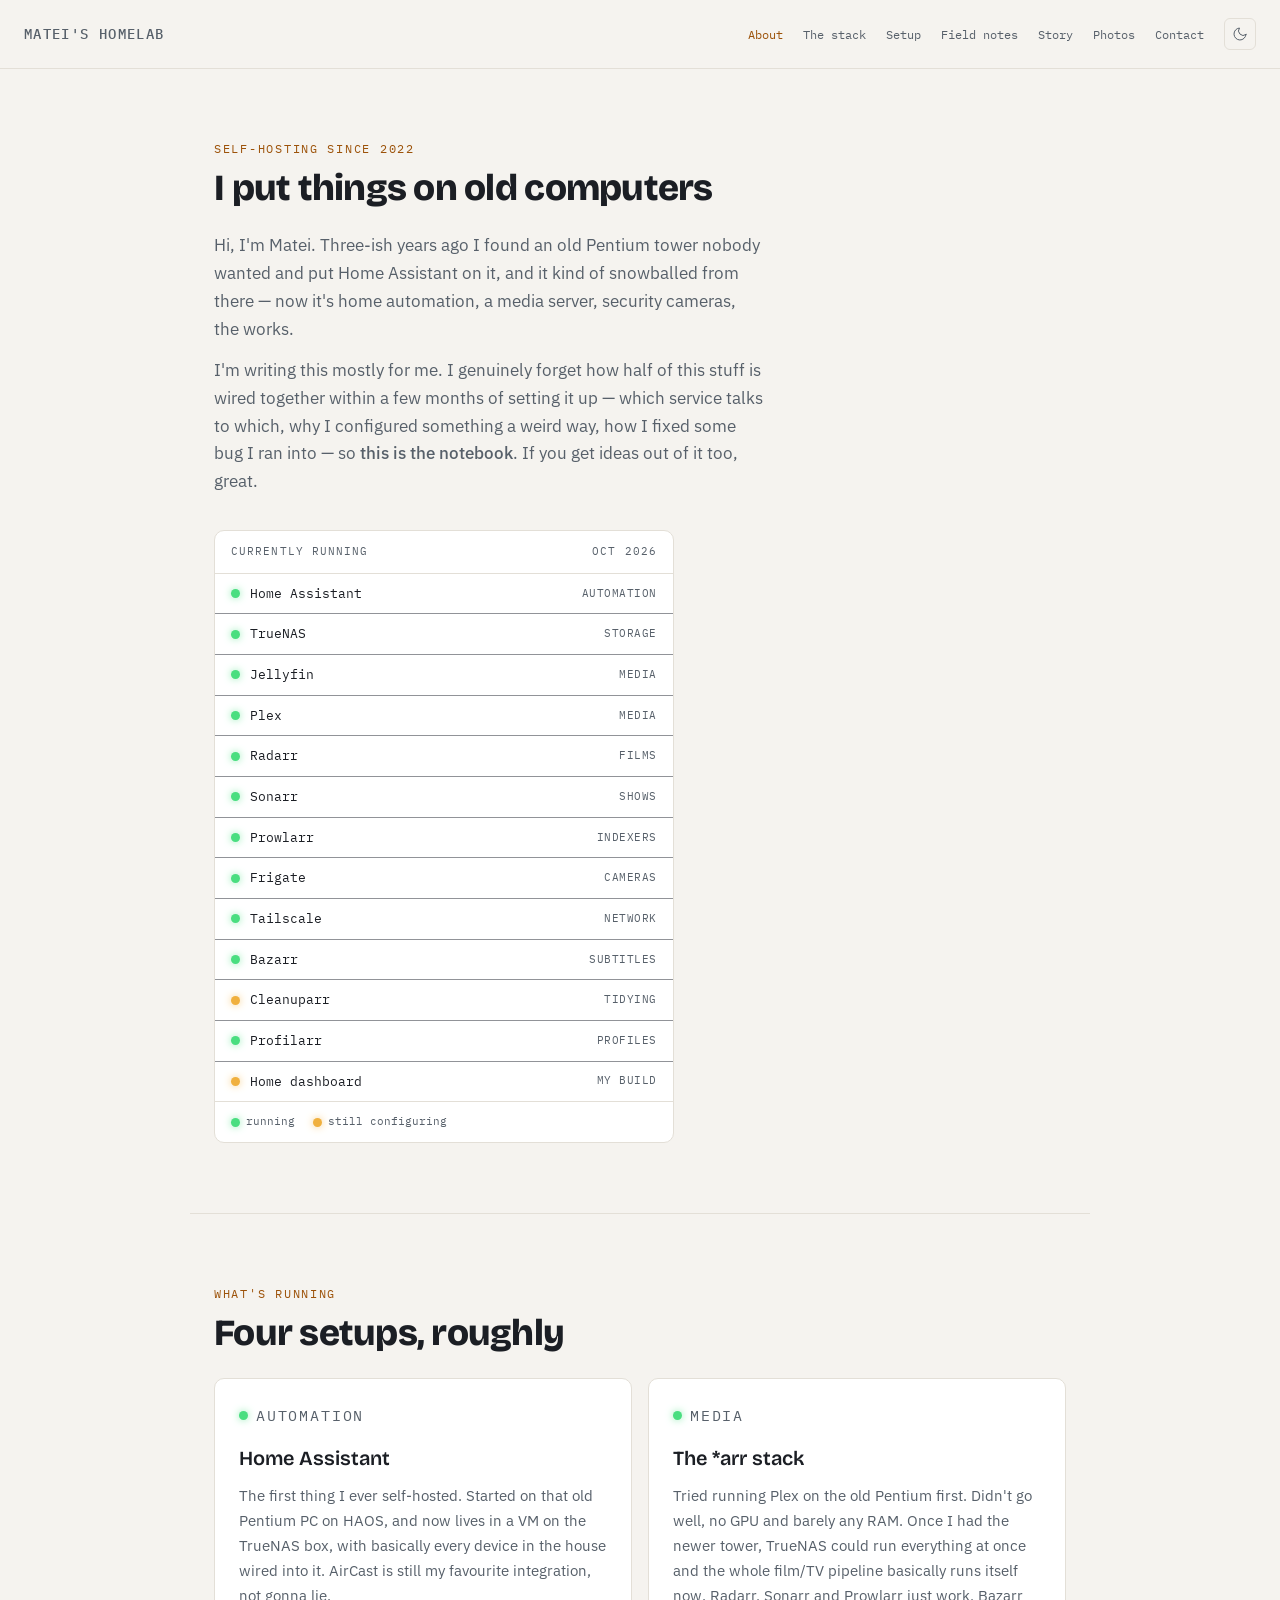
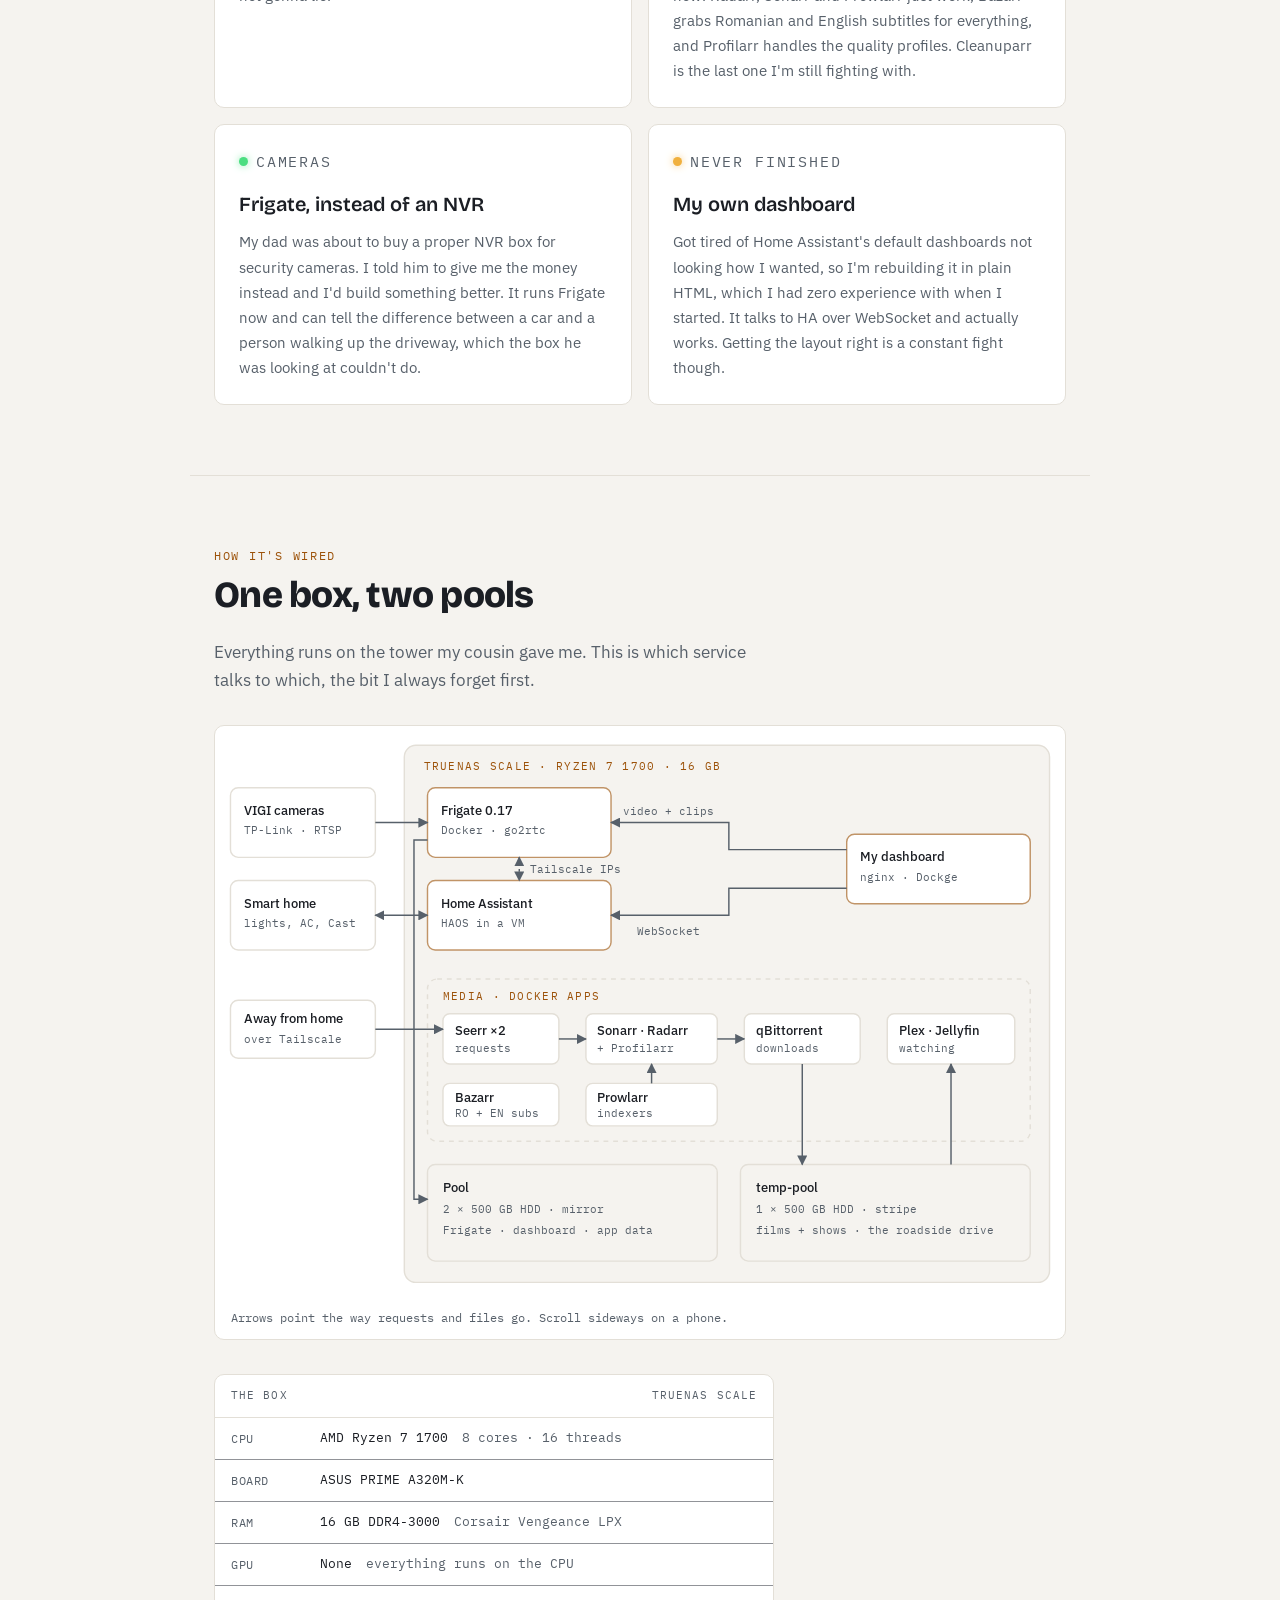
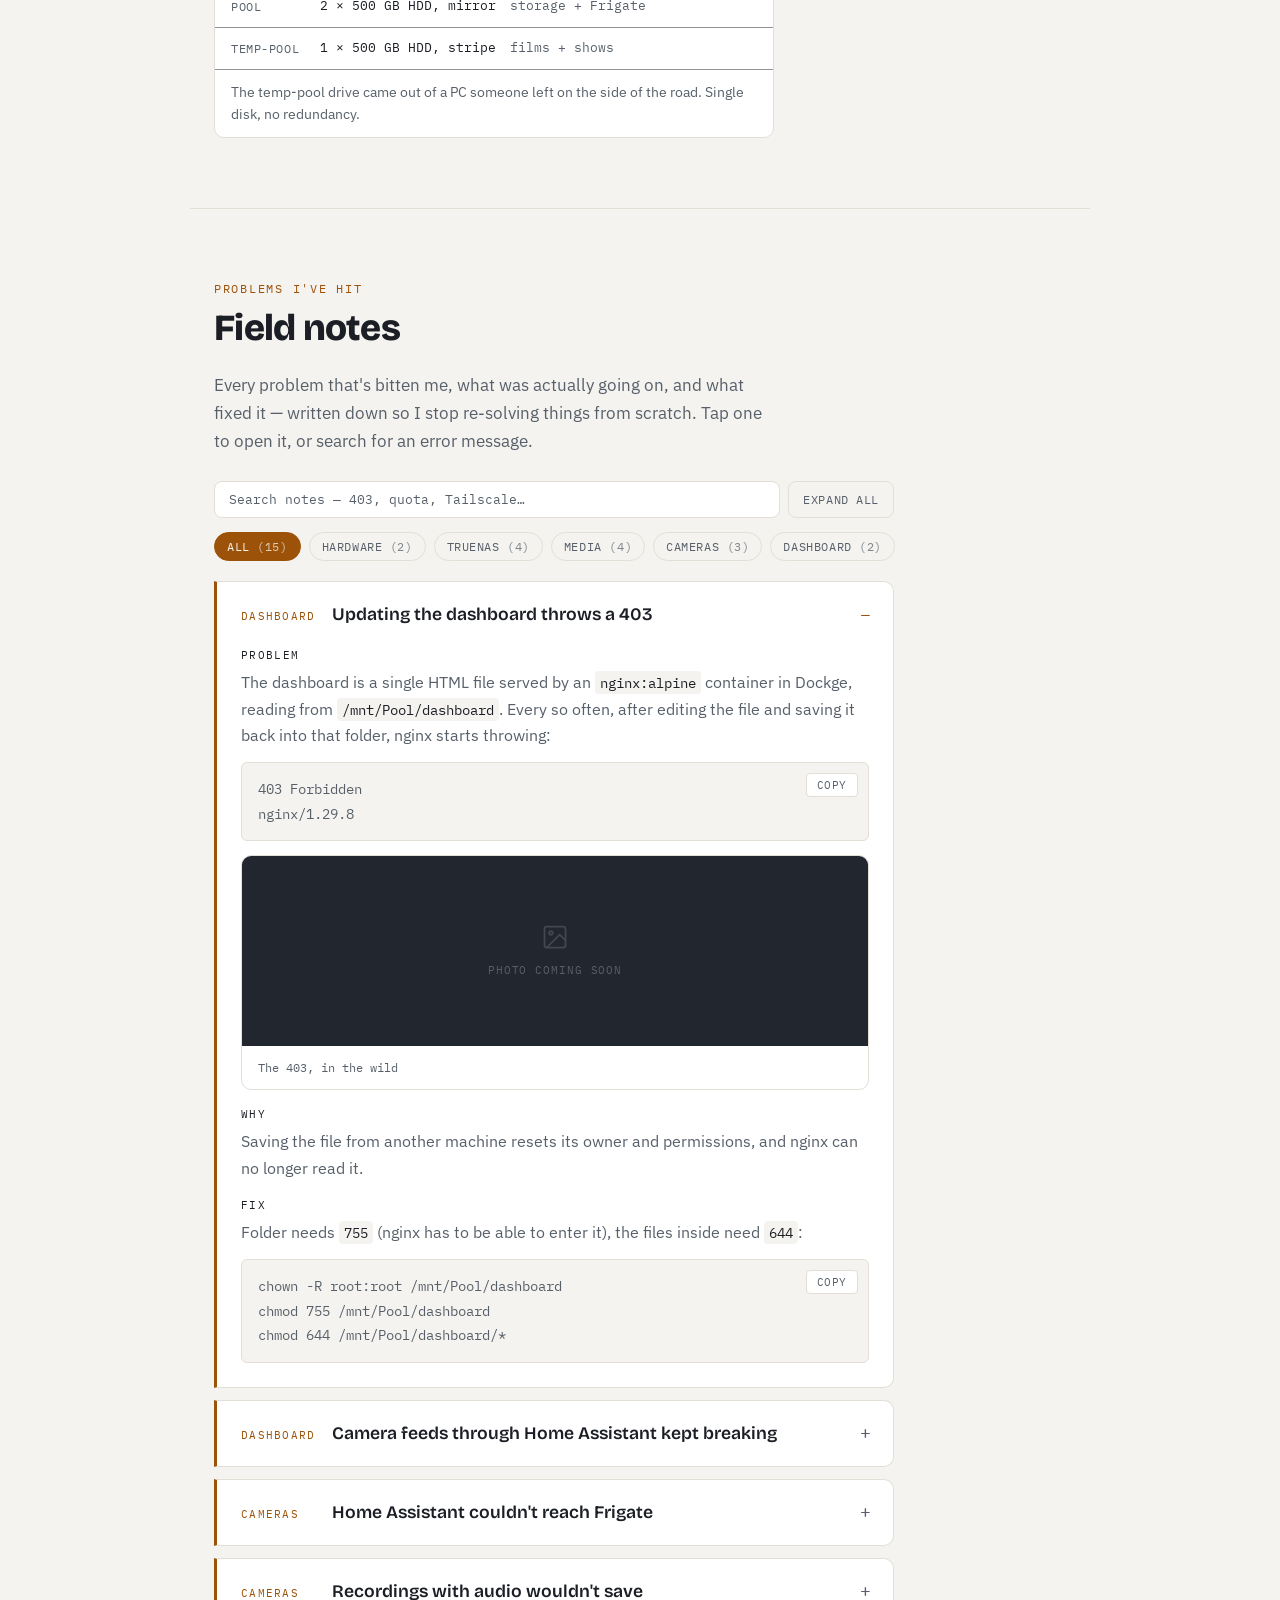
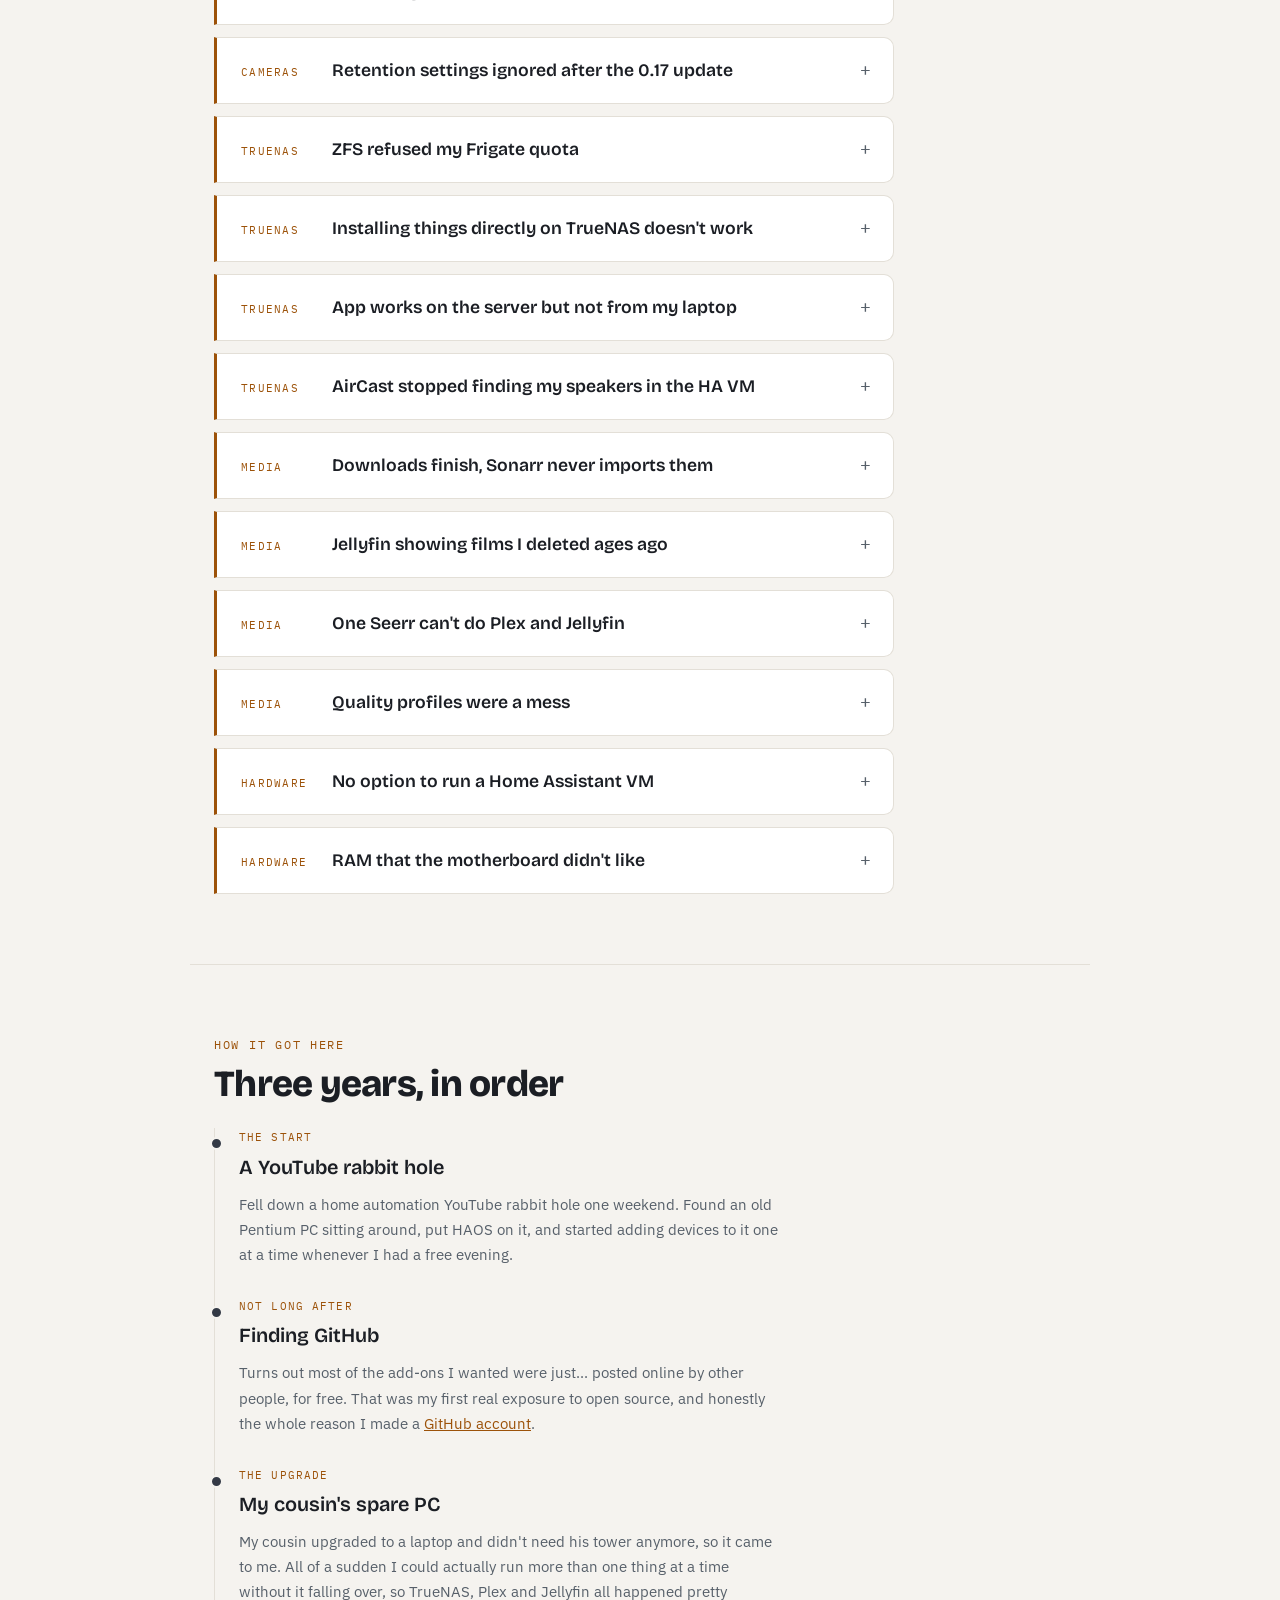
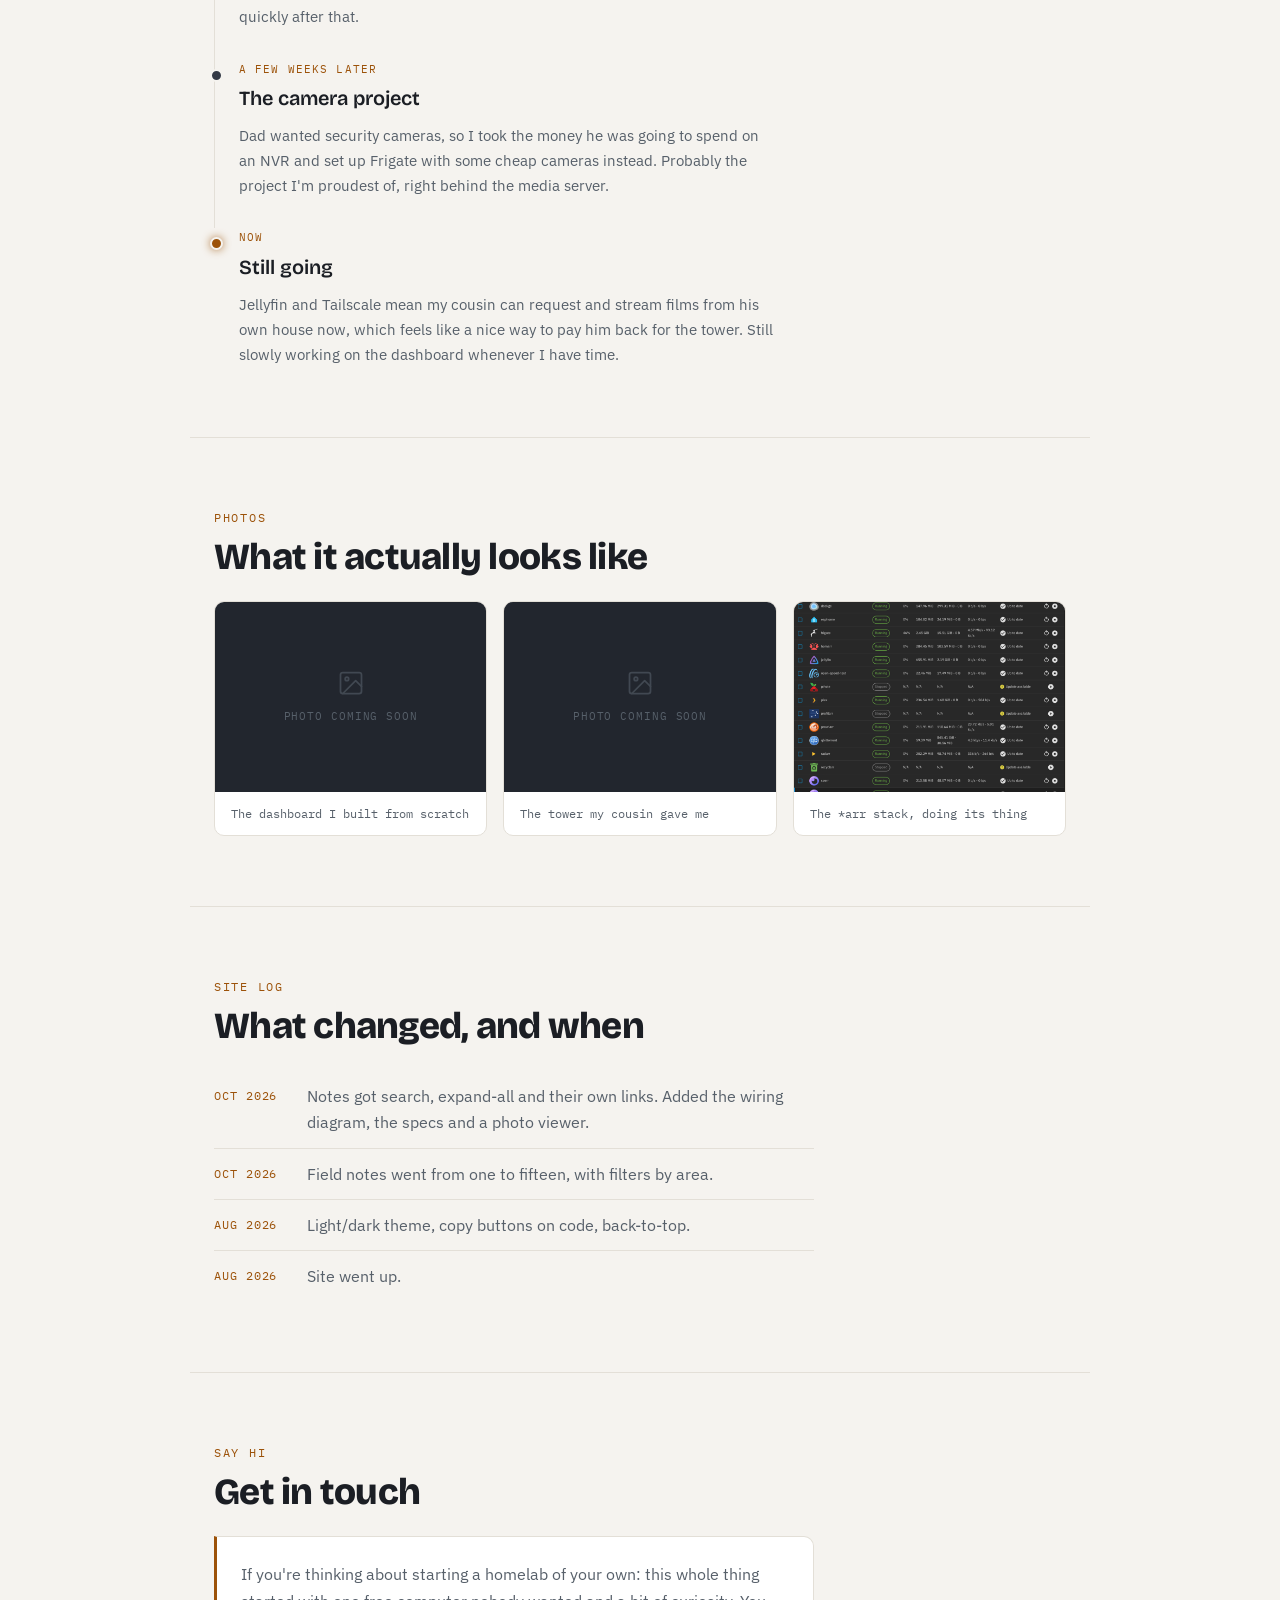
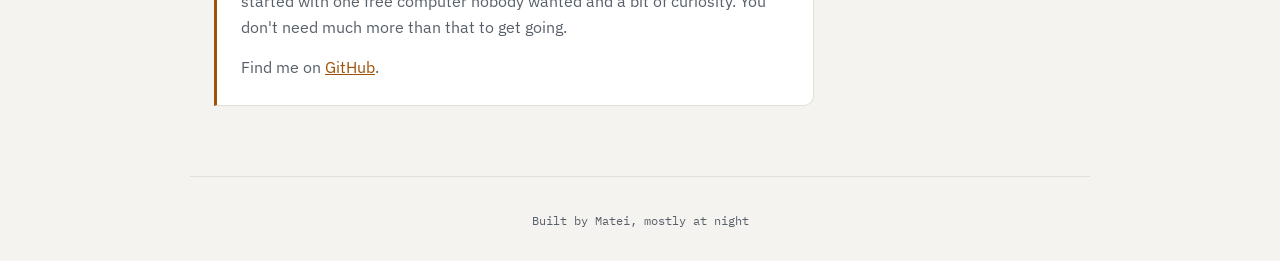
==== commit e4dfa450: "comit 1: Added a custom 404 error page and updated the README, index, script, and style files for im" ====
--- a/index.html
+++ b/index.html
@@ -85,6 +85,7 @@
         <nav>
           <a href="#about">About</a>
           <a href="#stack">The stack</a>
+          <a href="#setup">Setup</a>
           <a href="#notes">Field notes</a>
           <a href="#story">Story</a>
           <a href="#gallery">Photos</a>
@@ -200,6 +201,144 @@
       </div>
     </section>
 
+    <section id="setup">
+      <p class="label">How it's wired</p>
+      <h2>One box, two pools</h2>
+
+      <p class="lede">
+        Everything runs on the tower my cousin gave me. This is which service
+        talks to which, the bit I always forget first.
+      </p>
+
+      <figure class="diagram">
+        <div class="diagram-scroll">
+          <svg viewBox="0 0 880 590" role="img" aria-labelledby="diagram-title diagram-desc">
+            <title id="diagram-title">How the homelab is wired</title>
+            <desc id="diagram-desc">
+              One TrueNAS SCALE tower runs everything. Cameras stream to Frigate,
+              smart home devices talk to Home Assistant in a VM, and my dashboard
+              talks to both. Home Assistant reaches Frigate over Tailscale IPs.
+              Seerr sends requests to Sonarr and Radarr, which search through
+              Prowlarr and hand downloads to qBittorrent. Downloads land on
+              temp-pool, where Plex and Jellyfin read them. Frigate recordings,
+              the dashboard and app data live on Pool. Remote devices come in
+              over Tailscale.
+            </desc>
+            <defs>
+              <marker id="arrow" viewBox="0 0 10 10" refX="9" refY="5" markerWidth="7" markerHeight="7" orient="auto-start-reverse">
+                <path class="d-arrow" d="M0 0L10 5L0 10z" />
+              </marker>
+            </defs>
+
+            <!-- outside the box -->
+            <rect class="d-box" x="16" y="64" width="150" height="72" rx="8" />
+            <text class="d-title" x="30" y="92">VIGI cameras</text>
+            <text class="d-sub" x="30" y="112">TP-Link · RTSP</text>
+
+            <rect class="d-box" x="16" y="160" width="150" height="72" rx="8" />
+            <text class="d-title" x="30" y="188">Smart home</text>
+            <text class="d-sub" x="30" y="208">lights, AC, Cast</text>
+
+            <rect class="d-box" x="16" y="284" width="150" height="60" rx="8" />
+            <text class="d-title" x="30" y="308">Away from home</text>
+            <text class="d-sub" x="30" y="328">over Tailscale</text>
+
+            <!-- the tower -->
+            <rect class="d-zone d-zone-main" x="196" y="20" width="668" height="556" rx="12" />
+            <text class="d-zone-label" x="216" y="46">TrueNAS SCALE · Ryzen 7 1700 · 16 GB</text>
+
+            <rect class="d-box d-accent" x="220" y="64" width="190" height="72" rx="8" />
+            <text class="d-title" x="234" y="92">Frigate 0.17</text>
+            <text class="d-sub" x="234" y="112">Docker · go2rtc</text>
+
+            <rect class="d-box d-accent" x="220" y="160" width="190" height="72" rx="8" />
+            <text class="d-title" x="234" y="188">Home Assistant</text>
+            <text class="d-sub" x="234" y="208">HAOS in a VM</text>
+
+            <rect class="d-box d-accent" x="654" y="112" width="190" height="72" rx="8" />
+            <text class="d-title" x="668" y="140">My dashboard</text>
+            <text class="d-sub" x="668" y="160">nginx · Dockge</text>
+
+            <!-- media apps -->
+            <rect class="d-zone" x="220" y="262" width="624" height="168" rx="10" />
+            <text class="d-zone-label" x="236" y="284">Media · Docker apps</text>
+
+            <rect class="d-box" x="236" y="298" width="120" height="52" rx="7" />
+            <text class="d-title" x="248" y="320">Seerr ×2</text>
+            <text class="d-sub" x="248" y="338">requests</text>
+
+            <rect class="d-box" x="384" y="298" width="136" height="52" rx="7" />
+            <text class="d-title" x="396" y="320">Sonarr · Radarr</text>
+            <text class="d-sub" x="396" y="338">+ Profilarr</text>
+
+            <rect class="d-box" x="548" y="298" width="120" height="52" rx="7" />
+            <text class="d-title" x="560" y="320">qBittorrent</text>
+            <text class="d-sub" x="560" y="338">downloads</text>
+
+            <rect class="d-box" x="696" y="298" width="132" height="52" rx="7" />
+            <text class="d-title" x="708" y="320">Plex · Jellyfin</text>
+            <text class="d-sub" x="708" y="338">watching</text>
+
+            <rect class="d-box" x="236" y="370" width="120" height="44" rx="7" />
+            <text class="d-title" x="248" y="389">Bazarr</text>
+            <text class="d-sub" x="248" y="405">RO + EN subs</text>
+
+            <rect class="d-box" x="384" y="370" width="136" height="44" rx="7" />
+            <text class="d-title" x="396" y="389">Prowlarr</text>
+            <text class="d-sub" x="396" y="405">indexers</text>
+
+            <!-- storage -->
+            <rect class="d-box d-disk" x="220" y="454" width="300" height="100" rx="8" />
+            <text class="d-title" x="236" y="482">Pool</text>
+            <text class="d-sub" x="236" y="504">2 × 500 GB HDD · mirror</text>
+            <text class="d-sub" x="236" y="526">Frigate · dashboard · app data</text>
+
+            <rect class="d-box d-disk" x="544" y="454" width="300" height="100" rx="8" />
+            <text class="d-title" x="560" y="482">temp-pool</text>
+            <text class="d-sub" x="560" y="504">1 × 500 GB HDD · stripe</text>
+            <text class="d-sub" x="560" y="526">films + shows · the roadside drive</text>
+
+            <!-- connections -->
+            <path class="d-edge" d="M166 100H220" marker-end="url(#arrow)" />
+            <path class="d-edge" d="M166 196H220" marker-start="url(#arrow)" marker-end="url(#arrow)" />
+            <path class="d-edge" d="M654 128H532V100H410" marker-end="url(#arrow)" />
+            <text class="d-label" x="470" y="92" text-anchor="middle">video + clips</text>
+            <path class="d-edge" d="M654 168H532V196H410" marker-end="url(#arrow)" />
+            <text class="d-label" x="470" y="216" text-anchor="middle">WebSocket</text>
+            <path class="d-edge d-dashed" d="M315 136V160" marker-start="url(#arrow)" marker-end="url(#arrow)" />
+            <text class="d-label" x="326" y="152">Tailscale IPs</text>
+            <path class="d-edge" d="M166 314H236" marker-end="url(#arrow)" />
+            <path class="d-edge" d="M356 324H384" marker-end="url(#arrow)" />
+            <path class="d-edge" d="M520 324H548" marker-end="url(#arrow)" />
+            <path class="d-edge" d="M452 370V350" marker-end="url(#arrow)" />
+            <path class="d-edge" d="M608 350V454" marker-end="url(#arrow)" />
+            <path class="d-edge" d="M762 454V350" marker-end="url(#arrow)" />
+            <path class="d-edge" d="M220 118H206V490H220" marker-end="url(#arrow)" />
+          </svg>
+        </div>
+        <figcaption>Arrows point the way requests and files go. Scroll sideways on a phone.</figcaption>
+      </figure>
+
+      <div class="panel specs-panel">
+        <div class="panel-top">
+          <span>The box</span>
+          <span>TrueNAS SCALE</span>
+        </div>
+        <dl class="specs">
+          <div><dt>CPU</dt><dd>AMD Ryzen 7 1700 <i>8 cores · 16 threads</i></dd></div>
+          <div><dt>Board</dt><dd>ASUS PRIME A320M-K</dd></div>
+          <div><dt>RAM</dt><dd>16 GB DDR4-3000 <i>Corsair Vengeance LPX</i></dd></div>
+          <div><dt>GPU</dt><dd>None <i>everything runs on the CPU</i></dd></div>
+          <div><dt>Pool</dt><dd>2 × 500 GB HDD, mirror <i>storage + Frigate</i></dd></div>
+          <div><dt>temp-pool</dt><dd>1 × 500 GB HDD, stripe <i>films + shows</i></dd></div>
+        </dl>
+        <p class="specs-note">
+          The temp-pool drive came out of a PC someone left on the side of the
+          road. Single disk, no redundancy.
+        </p>
+      </div>
+    </section>
+
     <section id="notes">
       <p class="label">Problems I've hit</p>
       <h2>Field notes</h2>
@@ -207,8 +346,14 @@
       <p class="lede">
         Every problem that's bitten me, what was actually going on, and what
         fixed it — written down so I stop re-solving things from scratch.
-        Tap one to open it.
+        Tap one to open it, or search for an error message.
       </p>
+
+      <div class="notes-tools">
+        <label class="sr-only" for="note-search">Search field notes</label>
+        <input id="note-search" class="note-search" type="search" placeholder="Search notes — 403, quota, Tailscale…" autocomplete="off" />
+        <button type="button" id="toggle-notes" class="tool-btn">Expand all</button>
+      </div>
 
       <div class="filters" role="group" aria-label="Filter notes by area">
         <button type="button" class="filter active" data-filter="all" aria-pressed="true">All <span class="count"></span></button>
@@ -219,11 +364,16 @@
         <button type="button" class="filter" data-filter="dashboard" aria-pressed="false">Dashboard</button>
       </div>
 
+      <p class="notes-empty" id="notes-empty" role="status" hidden>No notes match that.</p>
+
+      <!-- each note's id is its permalink (…/#zfs-frigate-quota), so keep ids stable.
+           to date a note, add this inside its <summary>, after the <h3>:
+           <time class="updated" datetime="2026-03">Mar 2026</time> -->
       <div class="notes">
 
         <!-- ============ DASHBOARD ============ -->
 
-        <details class="note" data-tag="dashboard" open>
+        <details class="note" id="dashboard-403" data-tag="dashboard" open>
           <summary>
             <span class="tag">Dashboard</span>
             <h3>Updating the dashboard throws a 403</h3>
@@ -263,7 +413,7 @@
 chmod 644 /mnt/Pool/dashboard/*</code></pre>
         </details>
 
-        <details class="note" data-tag="dashboard">
+        <details class="note" id="dashboard-camera-feeds" data-tag="dashboard">
           <summary>
             <span class="tag">Dashboard</span>
             <h3>Camera feeds through Home Assistant kept breaking</h3>
@@ -286,7 +436,7 @@
 
         <!-- ============ CAMERAS ============ -->
 
-        <details class="note" data-tag="cameras">
+        <details class="note" id="ha-frigate-hairpin-nat" data-tag="cameras">
           <summary>
             <span class="tag">Cameras</span>
             <h3>Home Assistant couldn't reach Frigate</h3>
@@ -311,7 +461,7 @@
           </p>
         </details>
 
-        <details class="note" data-tag="cameras">
+        <details class="note" id="frigate-audio-aac" data-tag="cameras">
           <summary>
             <span class="tag">Cameras</span>
             <h3>Recordings with audio wouldn't save</h3>
@@ -332,7 +482,7 @@
     record: preset-record-generic-audio-aac</code></pre>
         </details>
 
-        <details class="note" data-tag="cameras">
+        <details class="note" id="frigate-017-retention" data-tag="cameras">
           <summary>
             <span class="tag">Cameras</span>
             <h3>Retention settings ignored after the 0.17 update</h3>
@@ -364,7 +514,7 @@
 
         <!-- ============ TRUENAS ============ -->
 
-        <details class="note" data-tag="truenas">
+        <details class="note" id="zfs-frigate-quota" data-tag="truenas">
           <summary>
             <span class="tag">TrueNAS</span>
             <h3>ZFS refused my Frigate quota</h3>
@@ -388,7 +538,7 @@
 zfs set quota=130G Pool/frigate</code></pre>
         </details>
 
-        <details class="note" data-tag="truenas">
+        <details class="note" id="truenas-host-installs" data-tag="truenas">
           <summary>
             <span class="tag">TrueNAS</span>
             <h3>Installing things directly on TrueNAS doesn't work</h3>
@@ -414,7 +564,7 @@
           </p>
         </details>
 
-        <details class="note" data-tag="truenas">
+        <details class="note" id="app-listen-address" data-tag="truenas">
           <summary>
             <span class="tag">TrueNAS</span>
             <h3>App works on the server but not from my laptop</h3>
@@ -423,7 +573,7 @@
           <p>
             Deployed the Odysseus app through Dockge. It started fine, but I
             couldn't open it from any other device on the network.
-          </p>0
+          </p>
           <p class="nl">Why</p>
           <p>
             Two things. It was only listening on <code>localhost</code>
@@ -432,24 +582,24 @@
             own stacks folder.
           </p>
           <p class="nl">Fix</p>
-          <p> 
+          <p>
             Clone the project into Dockge's stacks path, and change the
             listen address to <code>0.0.0.0</code> so it accepts connections
             from the network.
           </p>
         </details>
 
-        <details class="note" data-tag="truenas">
+        <details class="note" id="aircast-vm-multicast" data-tag="truenas">
           <summary>
             <span class="tag">TrueNAS</span>
-            <h3>AirCast stopped findin g my speakers in the HA VM</h3>
+            <h3>AirCast stopped finding my speakers in the HA VM</h3>
           </summary>
           <p class="nl">Problem</p>
           <p>
             After moving Home Assistant into a VM on the TrueNAS box, the
             AirCast integration stopped working. It couldn't see any of the
             Cast devices on the network, even though the VM itself was online
-            and everything else in HA wa s fine.
+            and everything else in HA was fine.
           </p>
           <p class="nl">Why</p>
           <p>
@@ -468,7 +618,7 @@
 
         <!-- ============ MEDIA ============ -->
 
-        <details class="note" data-tag="media">
+        <details class="note" id="sonarr-import-paths" data-tag="media">
           <summary>
             <span class="tag">Media</span>
             <h3>Downloads finish, Sonarr never imports them</h3>
@@ -493,7 +643,7 @@
           </p>
         </details>
 
-        <details class="note" data-tag="media">
+        <details class="note" id="jellyfin-ghost-films" data-tag="media">
           <summary>
             <span class="tag">Media</span>
             <h3>Jellyfin showing films I deleted ages ago</h3>
@@ -511,7 +661,7 @@
           </p>
         </details>
 
-        <details class="note" data-tag="media">
+        <details class="note" id="seerr-plex-jellyfin" data-tag="media">
           <summary>
             <span class="tag">Media</span>
             <h3>One Seerr can't do Plex and Jellyfin</h3>
@@ -530,7 +680,7 @@
           <p>Run two Seerr instances — one for Plex, one for Jellyfin.</p>
         </details>
 
-        <details class="note" data-tag="media">
+        <details class="note" id="quality-profiles" data-tag="media">
           <summary>
             <span class="tag">Media</span>
             <h3>Quality profiles were a mess</h3>
@@ -553,7 +703,7 @@
 
         <!-- ============ HARDWARE ============ -->
 
-        <details class="note" data-tag="hardware">
+        <details class="note" id="bios-virtualisation" data-tag="hardware">
           <summary>
             <span class="tag">Hardware</span>
             <h3>No option to run a Home Assistant VM</h3>
@@ -570,7 +720,7 @@
           </p>
         </details>
 
-        <details class="note" data-tag="hardware">
+        <details class="note" id="ram-qvl" data-tag="hardware">
           <summary>
             <span class="tag">Hardware</span>
             <h3>RAM that the motherboard didn't like</h3>
@@ -689,6 +839,30 @@
       </div>
     </section>
 
+    <section id="log">
+      <p class="label">Site log</p>
+      <h2>What changed, and when</h2>
+
+      <ul class="log">
+        <li>
+          <time datetime="2026-10">Oct 2026</time>
+          <p>Notes got search, expand-all and their own links. Added the wiring diagram, the specs and a photo viewer.</p>
+        </li>
+        <li>
+          <time datetime="2026-10">Oct 2026</time>
+          <p>Field notes went from one to fifteen, with filters by area.</p>
+        </li>
+        <li>
+          <time datetime="2026-08">Aug 2026</time>
+          <p>Light/dark theme, copy buttons on code, back-to-top.</p>
+        </li>
+        <li>
+          <time datetime="2026-08">Aug 2026</time>
+          <p>Site went up.</p>
+        </li>
+      </ul>
+    </section>
+
     <section id="contact">
       <p class="label">Say hi</p>
       <h2>Get in touch</h2>
@@ -708,6 +882,14 @@
       <p>Built by Matei, mostly at night</p>
     </footer>
 
+    <dialog id="lightbox" class="lightbox" aria-label="Photo">
+      <img alt="" />
+      <p class="lightbox-caption"></p>
+      <form method="dialog">
+        <button type="submit" class="tool-btn lightbox-close">Close</button>
+      </form>
+    </dialog>
+
     <button id="back-to-top" type="button" aria-label="Back to top">
       <svg viewBox="0 0 24 24" fill="none" stroke="currentColor" stroke-width="1.5" stroke-linecap="round" stroke-linejoin="round" aria-hidden="true"><path d="M12 19V5M5 12l7-7 7 7"/></svg>
     </button>
--- a/style.css
+++ b/style.css
@@ -125,7 +125,8 @@
 
 nav {
   display: flex;
-  gap: 20px;
+  flex-wrap: wrap;
+  gap: 6px 20px;
 }
 
 nav a {
@@ -184,6 +185,12 @@
   margin: 0 auto;
   padding: 70px 24px;
   border-bottom: 1px solid var(--border);
+}
+
+/* keep anchored targets clear of the sticky header */
+section[id],
+.notes .note {
+  scroll-margin-top: 90px;
 }
 
 .label {
@@ -486,12 +493,65 @@
   white-space: pre;
 }
 
-/* ---------- field notes: filters + collapsible notes ---------- */
-.filters {
+/* ---------- field notes: search, filters + collapsible notes ---------- */
+.notes-tools {
   display: flex;
   flex-wrap: wrap;
   gap: 8px;
-  margin: 26px 0 20px;
+  margin-top: 26px;
+  max-width: 68ch;
+}
+
+.note-search {
+  flex: 1 1 240px;
+  min-width: 0;
+  padding: 9px 14px;
+  font-family: "IBM Plex Mono", monospace;
+  font-size: 0.82rem;
+  color: var(--text);
+  background-color: var(--card);
+  border: 1px solid var(--border);
+  border-radius: 8px;
+}
+
+.note-search::placeholder {
+  color: var(--text-dim);
+}
+
+.note-search:focus-visible {
+  outline-offset: 0;
+}
+
+.tool-btn {
+  padding: 9px 14px;
+  font-family: "IBM Plex Mono", monospace;
+  font-size: 0.72rem;
+  letter-spacing: 0.05em;
+  text-transform: uppercase;
+  color: var(--text-dim);
+  background-color: transparent;
+  border: 1px solid var(--border);
+  border-radius: 8px;
+  cursor: pointer;
+}
+
+.tool-btn:hover {
+  color: var(--copper);
+  border-color: #333945;
+}
+
+.notes-empty {
+  font-family: "IBM Plex Mono", monospace;
+  font-size: 0.82rem;
+  color: var(--text-dim);
+  margin-bottom: 12px;
+}
+
+.filters {
+  display: flex;
+  flex-wrap: wrap;
+  gap: 8px;
+  margin: 14px 0 20px;
 }
 
 .filter {
@@ -586,6 +646,37 @@
   margin-bottom: 24px;
 }
 
+.permalink {
+  font-family: "IBM Plex Mono", monospace;
+  font-size: 0.8rem;
+  color: var(--text-dim);
+  text-decoration: none;
+  opacity: 0;
+}
+
+.note summary:hover .permalink,
+.permalink:focus-visible {
+  opacity: 1;
+}
+
+.permalink:hover {
+  color: var(--copper);
+}
+
+@media (hover: none) {
+  .permalink {
+    opacity: 0.6;
+  }
+}
+
+.updated {
+  font-family: "IBM Plex Mono", monospace;
+  font-size: 0.66rem;
+  letter-spacing: 0.08em;
+  text-transform: uppercase;
+  color: var(--text-dim);
+}
+
 .tag {
   font-family: "IBM Plex Mono", monospace;
   font-size: 0.66rem;
@@ -634,6 +725,194 @@
   border-color: #333945;
 }
 
+/* ---------- setup: wiring diagram + specs ---------- */
+.diagram {
+  margin-top: 30px;
+}
+
+.diagram-scroll {
+  overflow-x: auto;
+}
+
+.diagram svg {
+  display: block;
+  width: 100%;
+  min-width: 700px;
+  height: auto;
+}
+
+.d-box {
+  fill: var(--card);
+  stroke: var(--border);
+  stroke-width: 1.5;
+}
+
+.d-accent {
+  stroke: var(--copper);
+  stroke-opacity: 0.6;
+}
+
+.d-disk {
+  fill: var(--bg);
+}
+
+.d-zone {
+  fill: none;
+  stroke: var(--border);
+  stroke-width: 1.5;
+  stroke-dasharray: 5 5;
+}
+
+.d-zone-main {
+  fill: var(--bg);
+  stroke-dasharray: none;
+}
+
+.d-zone-label {
+  font-family: "IBM Plex Mono", monospace;
+  font-size: 11px;
+  letter-spacing: 0.12em;
+  text-transform: uppercase;
+  fill: var(--copper);
+}
+
+.d-title {
+  font-family: "IBM Plex Sans", sans-serif;
+  font-size: 13px;
+  font-weight: 500;
+  fill: var(--text);
+}
+
+.d-sub,
+.d-label {
+  font-family: "IBM Plex Mono", monospace;
+  font-size: 11px;
+  fill: var(--text-dim);
+}
+
+.d-edge {
+  fill: none;
+  stroke: var(--text-dim);
+  stroke-width: 1.5;
+}
+
+.d-dashed {
+  stroke-dasharray: 3 3;
+}
+
+.d-arrow {
+  fill: var(--text-dim);
+}
+
+.specs-panel {
+  max-width: 560px;
+}
+
+.specs div {
+  display: flex;
+  flex-wrap: wrap;
+  gap: 2px 14px;
+  padding: 9px 16px;
+  border-bottom: 1px solid rgba(37, 41, 50, 0.5);
+  font-family: "IBM Plex Mono", monospace;
+  font-size: 0.82rem;
+}
+
+.specs dt {
+  width: 6.5em;
+  flex-shrink: 0;
+  color: var(--text-dim);
+  font-size: 0.72rem;
+  text-transform: uppercase;
+  letter-spacing: 0.05em;
+  line-height: 2;
+}
+
+.specs dd i {
+  font-style: normal;
+  color: var(--text-dim);
+  margin-left: 6px;
+}
+
+.specs-note {
+  padding: 11px 16px;
+  font-size: 0.85rem;
+  color: var(--text-dim);
+}
+
+/* ---------- site log ---------- */
+.log {
+  list-style: none;
+  max-width: 60ch;
+}
+
+.log li {
+  display: flex;
+  gap: 18px;
+  padding: 12px 0;
+  border-bottom: 1px solid var(--border);
+}
+
+.log li:last-child {
+  border-bottom: none;
+}
+
+.log time {
+  flex-shrink: 0;
+  width: 6.5em;
+  font-family: "IBM Plex Mono", monospace;
+  font-size: 0.72rem;
+  letter-spacing: 0.08em;
+  text-transform: uppercase;
+  color: var(--copper);
+  line-height: 2.2;
+}
+
+.log p {
+  color: var(--text-dim);
+}
+
+/* ---------- photo lightbox ---------- */
+img.zoomable {
+  cursor: zoom-in;
+}
+
+.lightbox {
+  margin: auto;
+  padding: 0;
+  max-width: min(1100px, calc(100vw - 32px));
+  max-height: calc(100vh - 32px);
+  background-color: var(--card);
+  color: var(--text);
+  border: 1px solid var(--border);
+  border-radius: 10px;
+  overflow: auto;
+}
+
+.lightbox::backdrop {
+  background-color: rgba(0, 0, 0, 0.75);
+}
+
+.lightbox img {
+  display: block;
+  max-width: 100%;
+  max-height: calc(100vh - 110px);
+  margin: 0 auto;
+}
+
+.lightbox-caption {
+  padding: 12px 16px 0;
+  font-family: "IBM Plex Mono", monospace;
+  font-size: 0.75rem;
+  color: var(--text-dim);
+}
+
+.lightbox form {
+  display: flex;
+  justify-content: flex-end;
+  padding: 10px 16px 14px;
+}
+
 footer {
   text-align: center;
   padding: 34px 24px;
@@ -689,7 +968,12 @@
   }
 
   nav {
-    gap: 14px;
+    gap: 6px 14px;
+  }
+
+  section[id],
+  .notes .note {
+    scroll-margin-top: 130px;
   }
 }
 
@@ -735,6 +1019,10 @@
   }
 
   .filters,
+  .notes-tools,
+  .notes-empty,
+  .permalink,
+  .lightbox,
   .note summary::after,
   .skip-link,
   .theme-toggle,
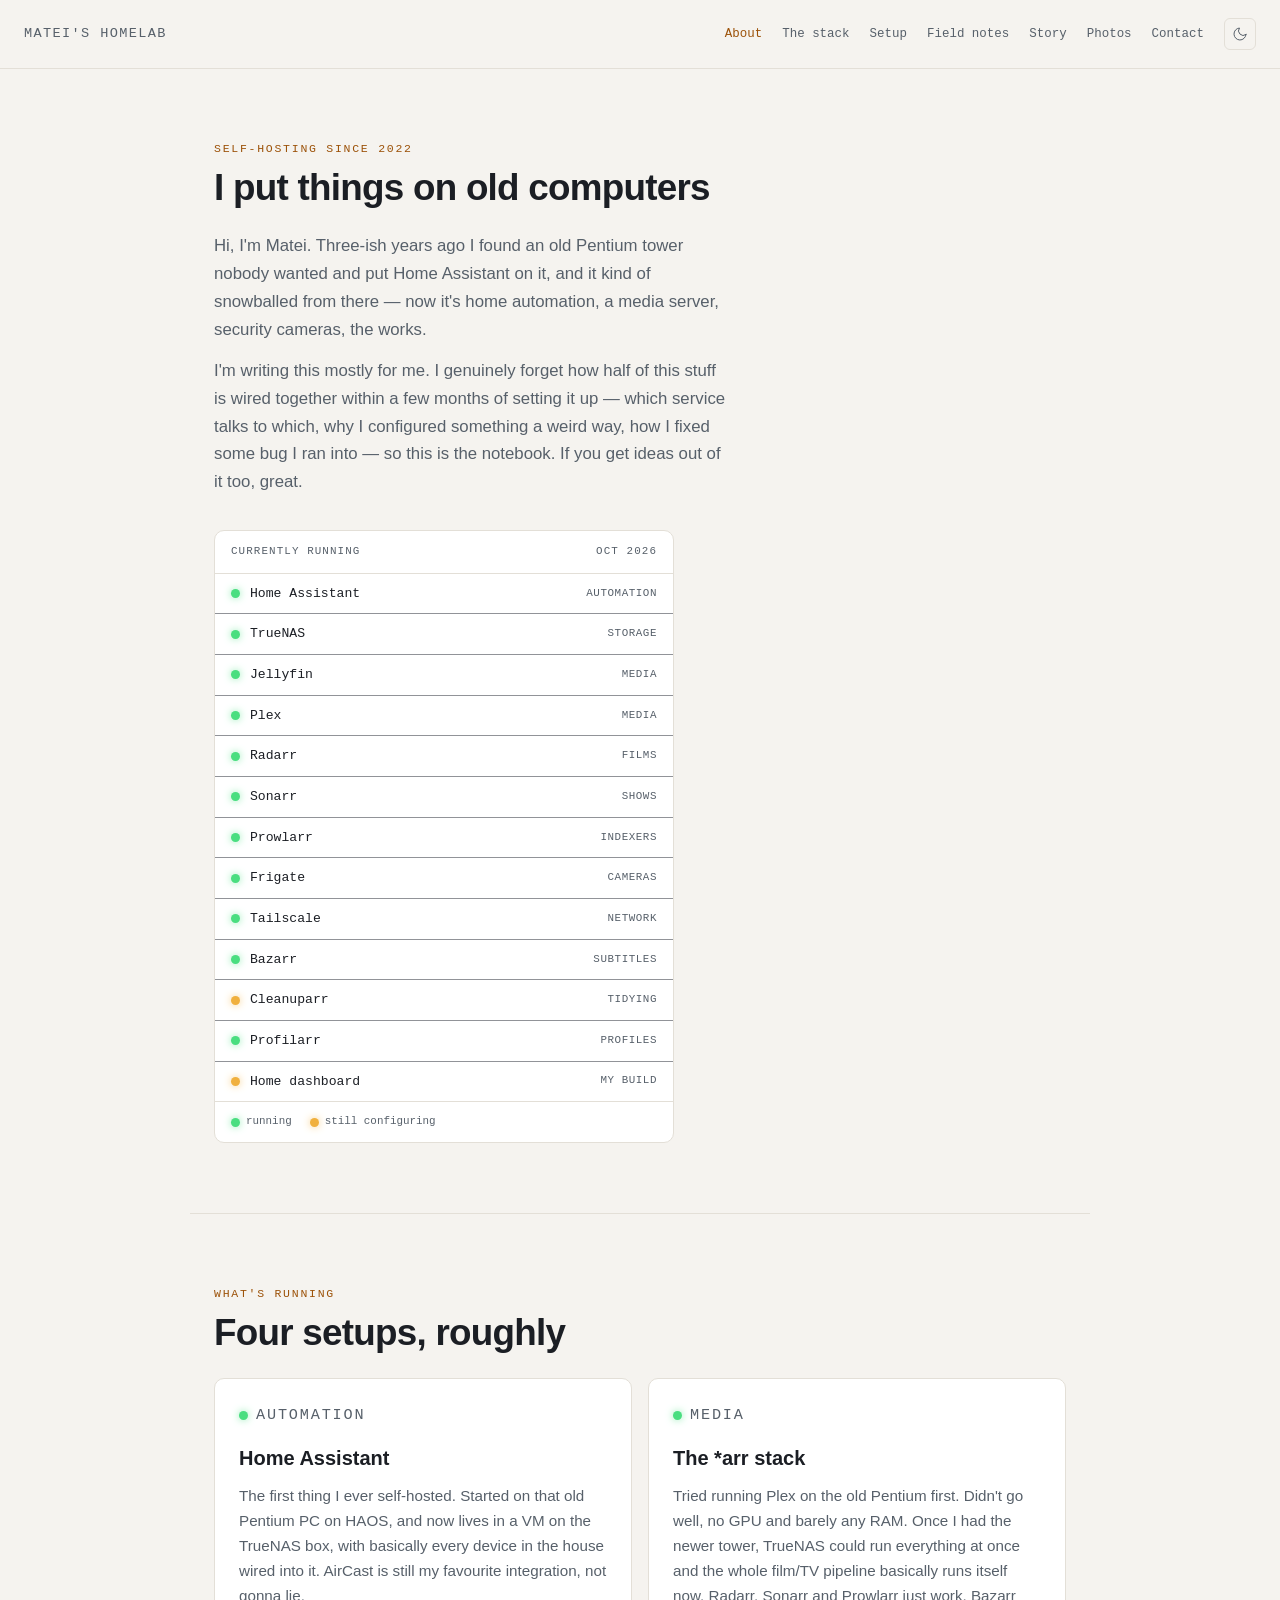
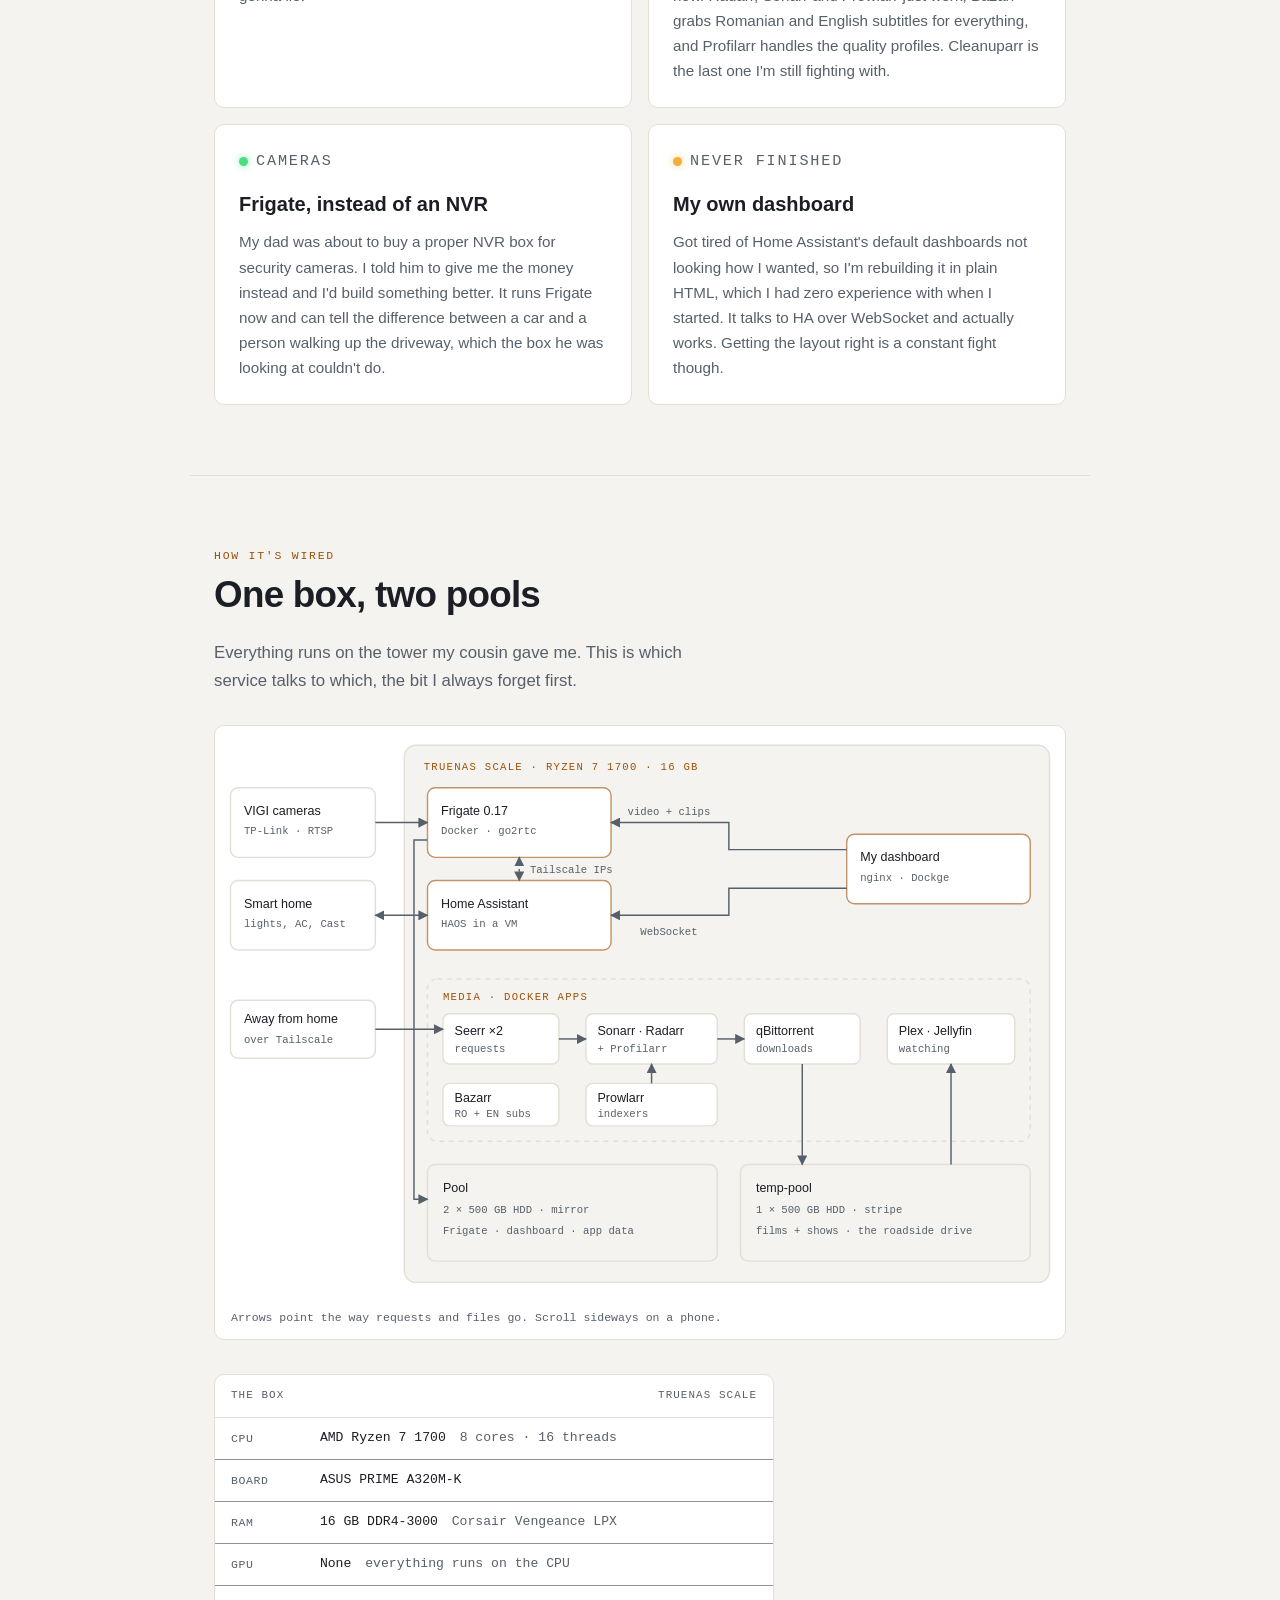
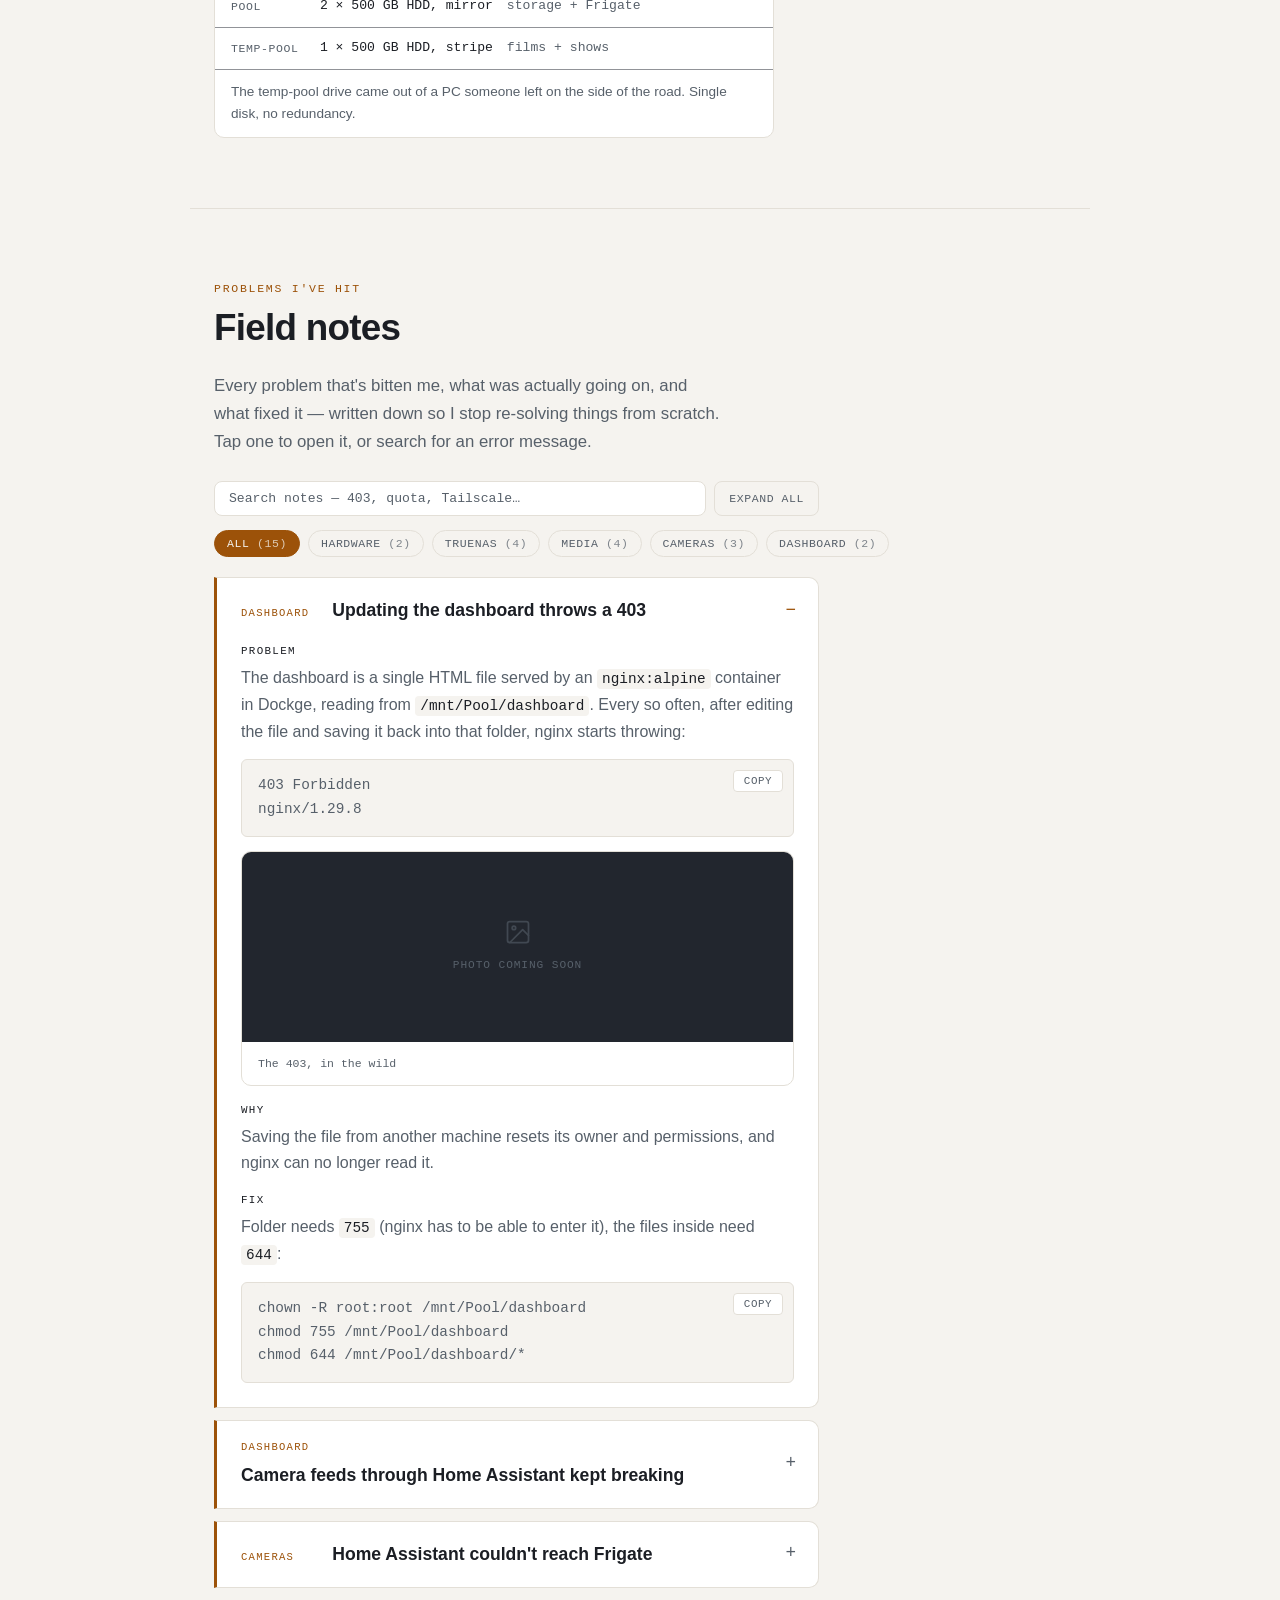
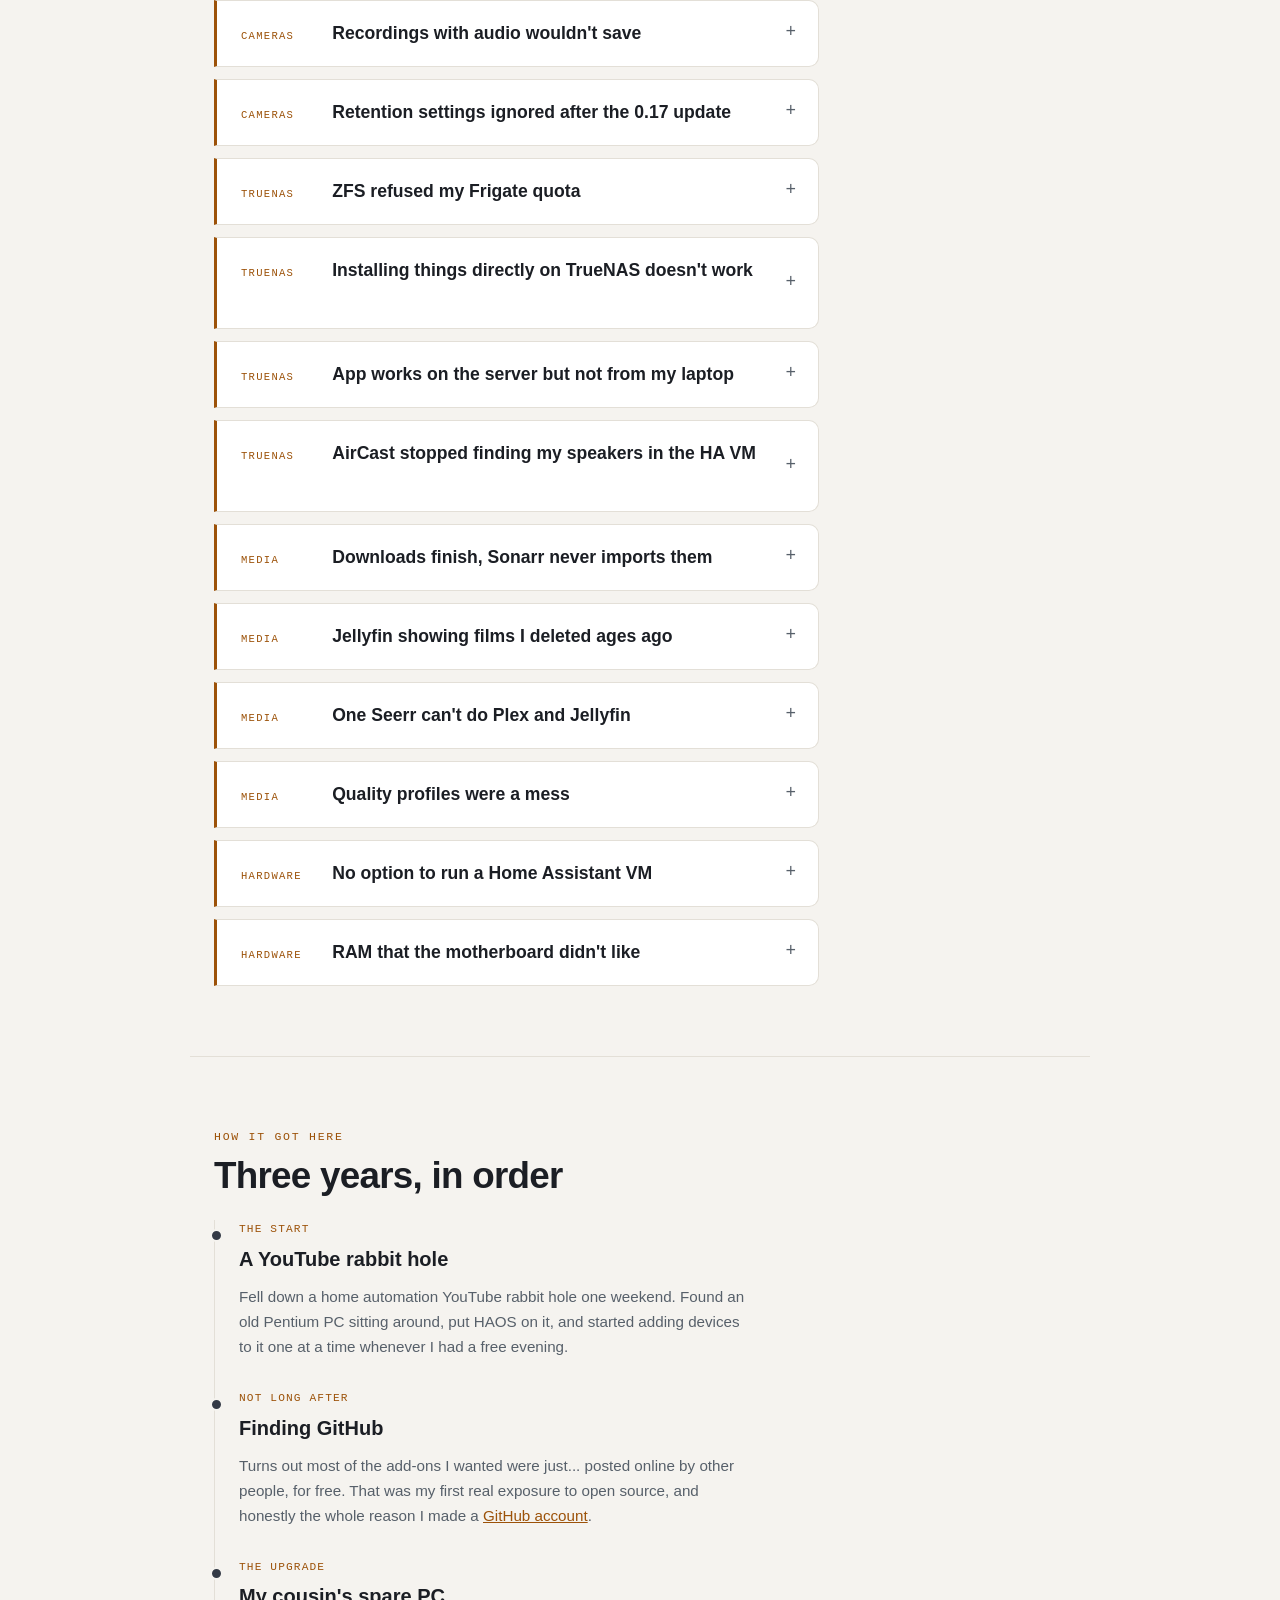
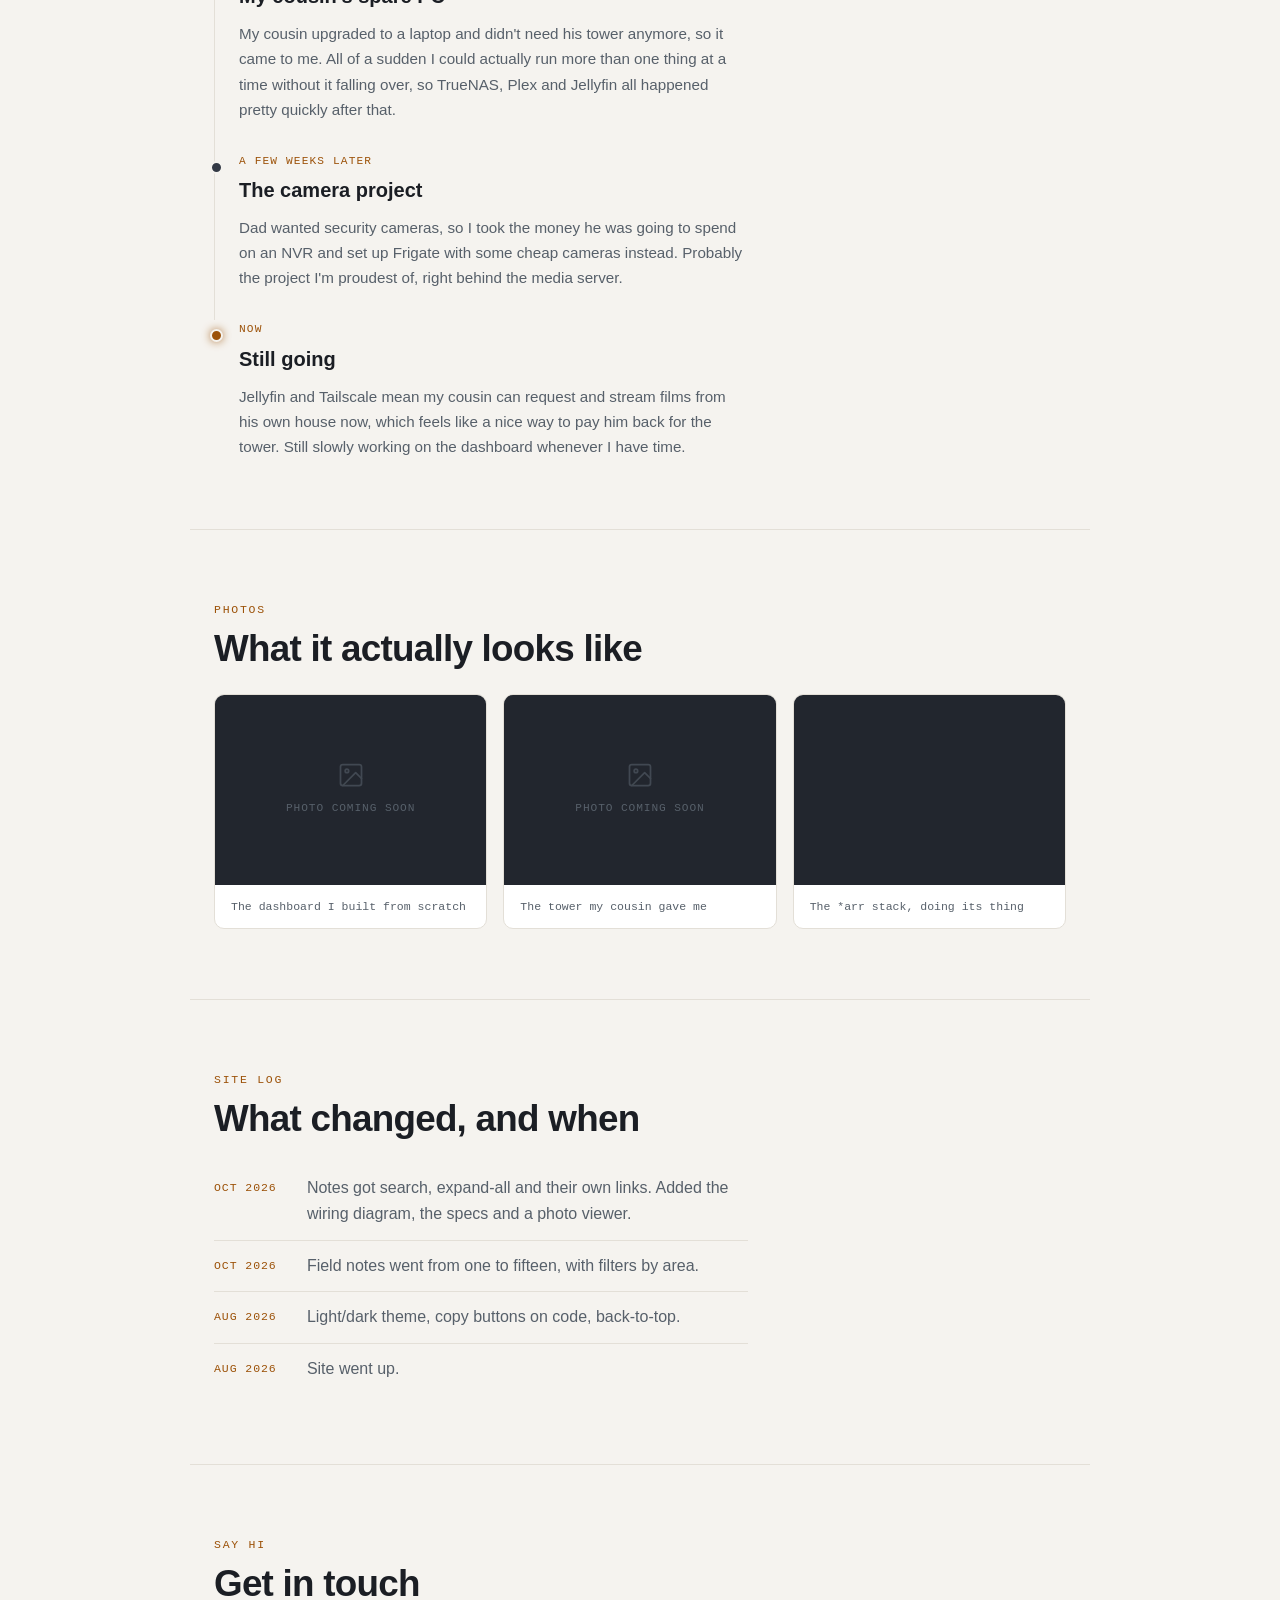
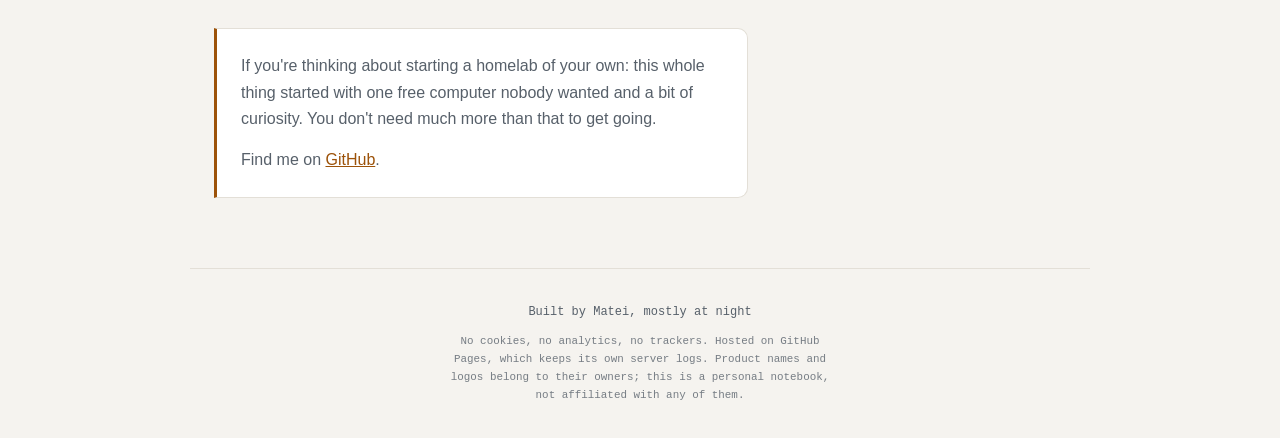
==== commit 4345ca39: "commit 0f1e2d3 - Added new fonts and updated site assets" ====
--- a/index.html
+++ b/index.html
@@ -3,6 +3,10 @@
   <head>
     <meta charset="UTF-8" />
     <meta name="viewport" content="width=device-width, initial-scale=1.0" />
+    <meta
+      http-equiv="Content-Security-Policy"
+      content="default-src 'self'; script-src 'self'; style-src 'self'; font-src 'self'; img-src 'self' data:; connect-src 'none'; object-src 'none'; base-uri 'none'; form-action 'none'"
+    />
     <title>Matei's Homelab</title>
     <meta
       name="description"
@@ -15,31 +19,20 @@
     />
     <meta property="og:type" content="website" />
     <meta property="og:site_name" content="Matei's Homelab" />
-    <meta property="og:url" content="https://maty3378.github.io/matei-homelab-website/" />
-    <meta property="og:image" content="https://maty3378.github.io/matei-homelab-website/images/arr-stack.png" />
-    <link rel="canonical" href="https://maty3378.github.io/matei-homelab-website/" />
+    <meta property="og:url" content="https://maty3378.github.io/Matei-s-home-Projects/" />
+    <meta property="og:image" content="https://maty3378.github.io/Matei-s-home-Projects/images/arr-stack.png" />
+    <link rel="canonical" href="https://maty3378.github.io/Matei-s-home-Projects/" />
     <meta name="twitter:card" content="summary_large_image" />
     <meta name="twitter:title" content="Matei's Homelab" />
     <meta
       name="twitter:description"
       content="A notebook documenting a home self-hosting setup: Home Assistant, TrueNAS, the *arr media stack, Frigate cameras, and a hand-built dashboard."
     />
-    <meta name="twitter:image" content="https://maty3378.github.io/matei-homelab-website/images/arr-stack.png" />
+    <meta name="twitter:image" content="https://maty3378.github.io/Matei-s-home-Projects/images/arr-stack.png" />
     <meta name="theme-color" content="#131519" />
     <meta name="color-scheme" content="dark" />
 
-    <script>
-      (function () {
-        var stored = localStorage.getItem("theme");
-        var theme =
-          stored ||
-          (window.matchMedia &&
-          window.matchMedia("(prefers-color-scheme: light)").matches
-            ? "light"
-            : "dark");
-        document.documentElement.setAttribute("data-theme", theme);
-      })();
-    </script>
+    <script src="theme-init.js"></script>
 
     <link
       rel="icon"
@@ -48,12 +41,9 @@
 
     <link rel="stylesheet" href="style.css" />
 
-    <link rel="preconnect" href="https://fonts.googleapis.com" />
-    <link rel="preconnect" href="https://fonts.gstatic.com" crossorigin />
-    <link
-      href="https://fonts.googleapis.com/css2?family=Bricolage+Grotesque:opsz,wght@12..96,600;12..96,800&family=IBM+Plex+Mono:wght@400;500&family=IBM+Plex+Sans:wght@400;500&display=swap"
-      rel="stylesheet"
-    />
+    <link rel="preload" href="fonts/ibm-plex-sans-latin.woff2" as="font" type="font/woff2" crossorigin />
+    <link rel="preload" href="fonts/bricolage-grotesque-latin.woff2" as="font" type="font/woff2" crossorigin />
+    <link rel="preload" href="fonts/ibm-plex-mono-400-latin.woff2" as="font" type="font/woff2" crossorigin />
 
     <script type="application/ld+json">
       {
@@ -62,13 +52,13 @@
           {
             "@type": "Person",
             "name": "Matei",
-            "url": "https://maty3378.github.io/matei-homelab-website/",
+            "url": "https://maty3378.github.io/Matei-s-home-Projects/",
             "sameAs": ["https://github.com/cobianumatei"]
           },
           {
             "@type": "WebSite",
             "name": "Matei's Homelab",
-            "url": "https://maty3378.github.io/matei-homelab-website/",
+            "url": "https://maty3378.github.io/Matei-s-home-Projects/",
             "description": "A notebook documenting a home self-hosting setup: Home Assistant, TrueNAS, the *arr media stack, Frigate cameras, and a hand-built dashboard."
           }
         ]
@@ -828,7 +818,7 @@
         <figure>
           <img
             src="images/arr-stack.png"
-            alt="The *arr stack's web dashboards — Radarr, Sonarr and Prowlarr queues running side by side"
+            alt="The TrueNAS apps list: Bazarr, Frigate, Jellyfin, Plex, Radarr, Sonarr, qBittorrent and the rest, mostly running"
             loading="lazy"
             decoding="async"
             width="1000"
@@ -880,14 +870,19 @@
 
     <footer>
       <p>Built by Matei, mostly at night</p>
+      <p class="fine-print">
+        No cookies, no analytics, no trackers. Hosted on GitHub Pages, which
+        keeps its own server logs. Product names and logos belong to their
+        owners; this is a personal notebook, not affiliated with any of them.
+      </p>
     </footer>
 
     <dialog id="lightbox" class="lightbox" aria-label="Photo">
       <img alt="" />
       <p class="lightbox-caption"></p>
-      <form method="dialog">
-        <button type="submit" class="tool-btn lightbox-close">Close</button>
-      </form>
+      <div class="lightbox-bar">
+        <button type="button" class="tool-btn lightbox-close">Close</button>
+      </div>
     </dialog>
 
     <button id="back-to-top" type="button" aria-label="Back to top">
--- a/style.css
+++ b/style.css
@@ -1,3 +1,37 @@
+/* fonts are self-hosted (fonts/, SIL Open Font License) so visitors never hit Google's servers.
+   latin subset only; the two variable files cover every weight the site uses */
+@font-face {
+  font-family: "Bricolage Grotesque";
+  font-style: normal;
+  font-weight: 200 800;
+  font-display: swap;
+  src: url("fonts/bricolage-grotesque-latin.woff2") format("woff2");
+}
+
+@font-face {
+  font-family: "IBM Plex Sans";
+  font-style: normal;
+  font-weight: 100 700;
+  font-display: swap;
+  src: url("fonts/ibm-plex-sans-latin.woff2") format("woff2");
+}
+
+@font-face {
+  font-family: "IBM Plex Mono";
+  font-style: normal;
+  font-weight: 400;
+  font-display: swap;
+  src: url("fonts/ibm-plex-mono-400-latin.woff2") format("woff2");
+}
+
+@font-face {
+  font-family: "IBM Plex Mono";
+  font-style: normal;
+  font-weight: 500;
+  font-display: swap;
+  src: url("fonts/ibm-plex-mono-500-latin.woff2") format("woff2");
+}
+
 :root {
   --bg: #131519;
   --card: #1B1E24;
@@ -907,10 +941,14 @@
   color: var(--text-dim);
 }
 
-.lightbox form {
+.lightbox-bar {
   display: flex;
   justify-content: flex-end;
   padding: 10px 16px 14px;
+}
+
+.lede-gap {
+  margin-top: 30px;
 }
 
 footer {
@@ -919,6 +957,13 @@
   font-family: "IBM Plex Mono", monospace;
   font-size: 0.75rem;
   color: var(--text-dim);
+}
+
+.fine-print {
+  max-width: 60ch;
+  margin: 10px auto 0;
+  font-size: 0.68rem;
+  opacity: 0.8;
 }
 
 #back-to-top {
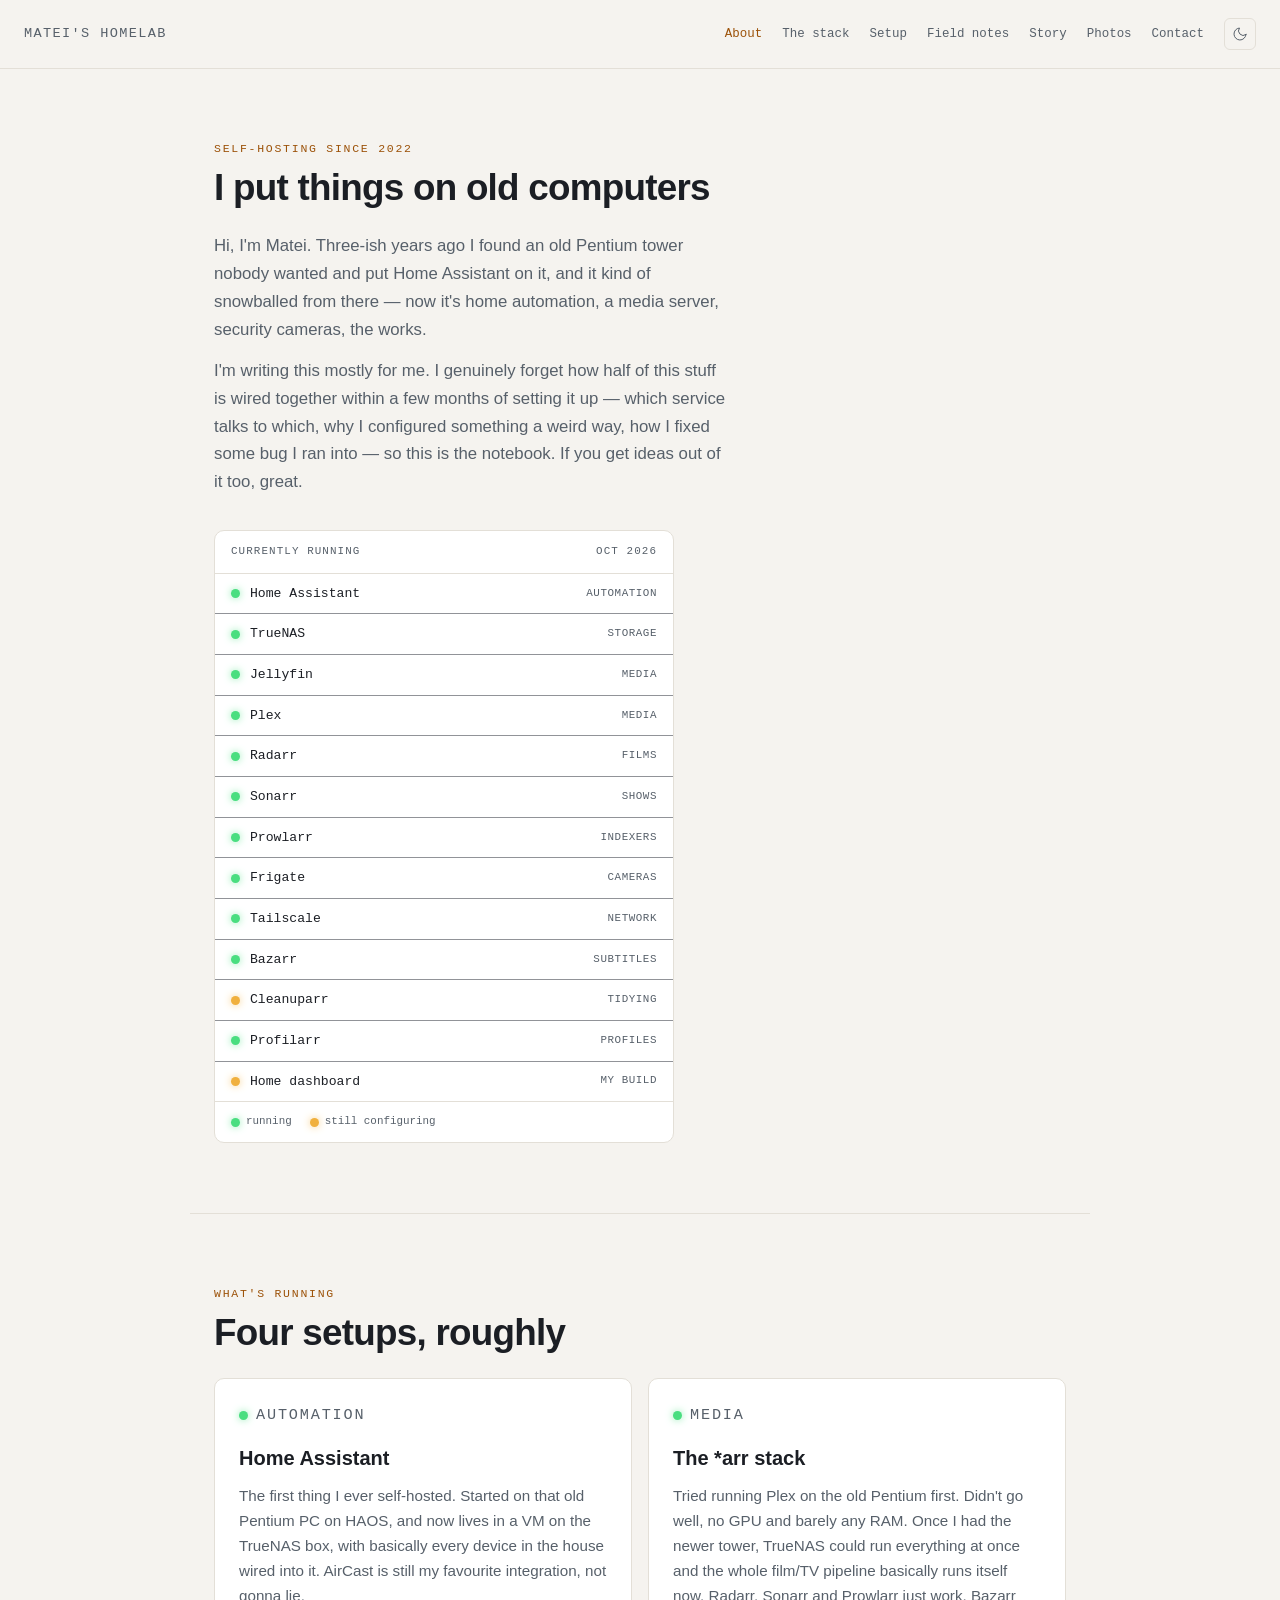
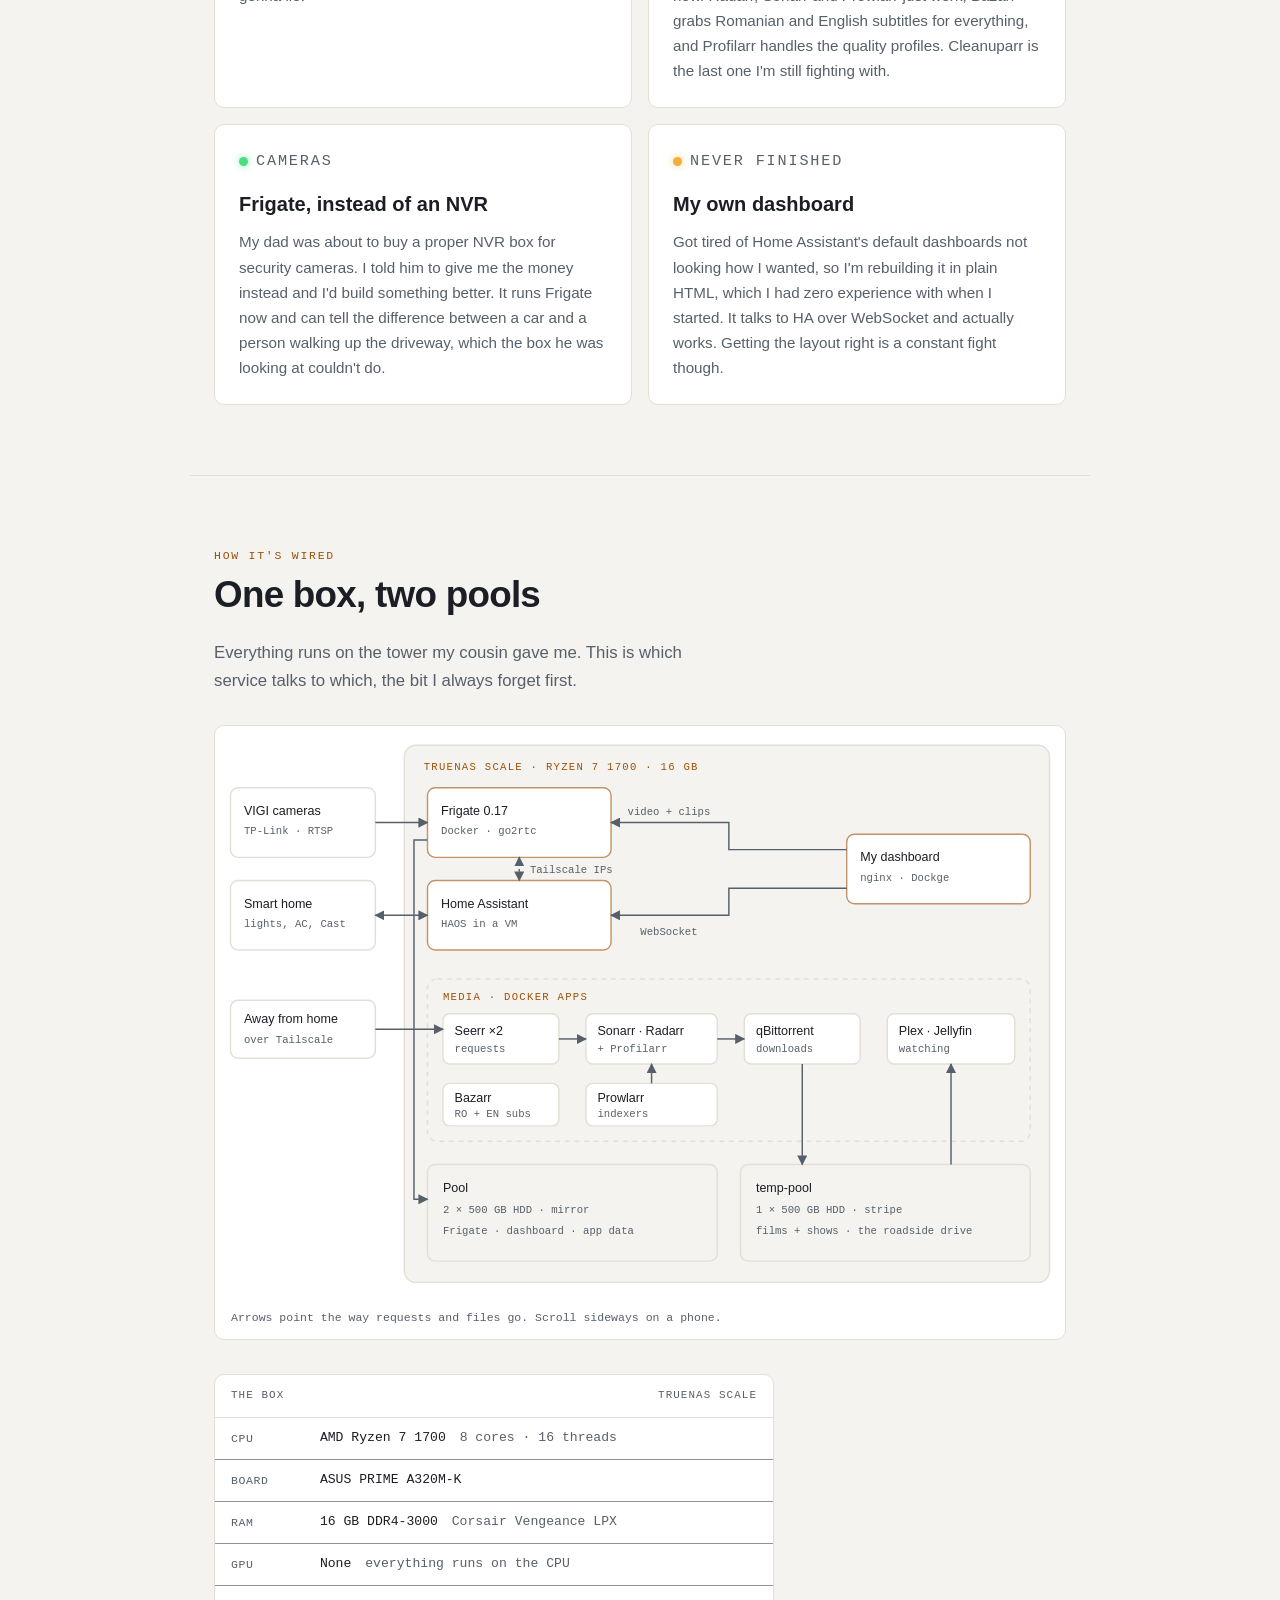
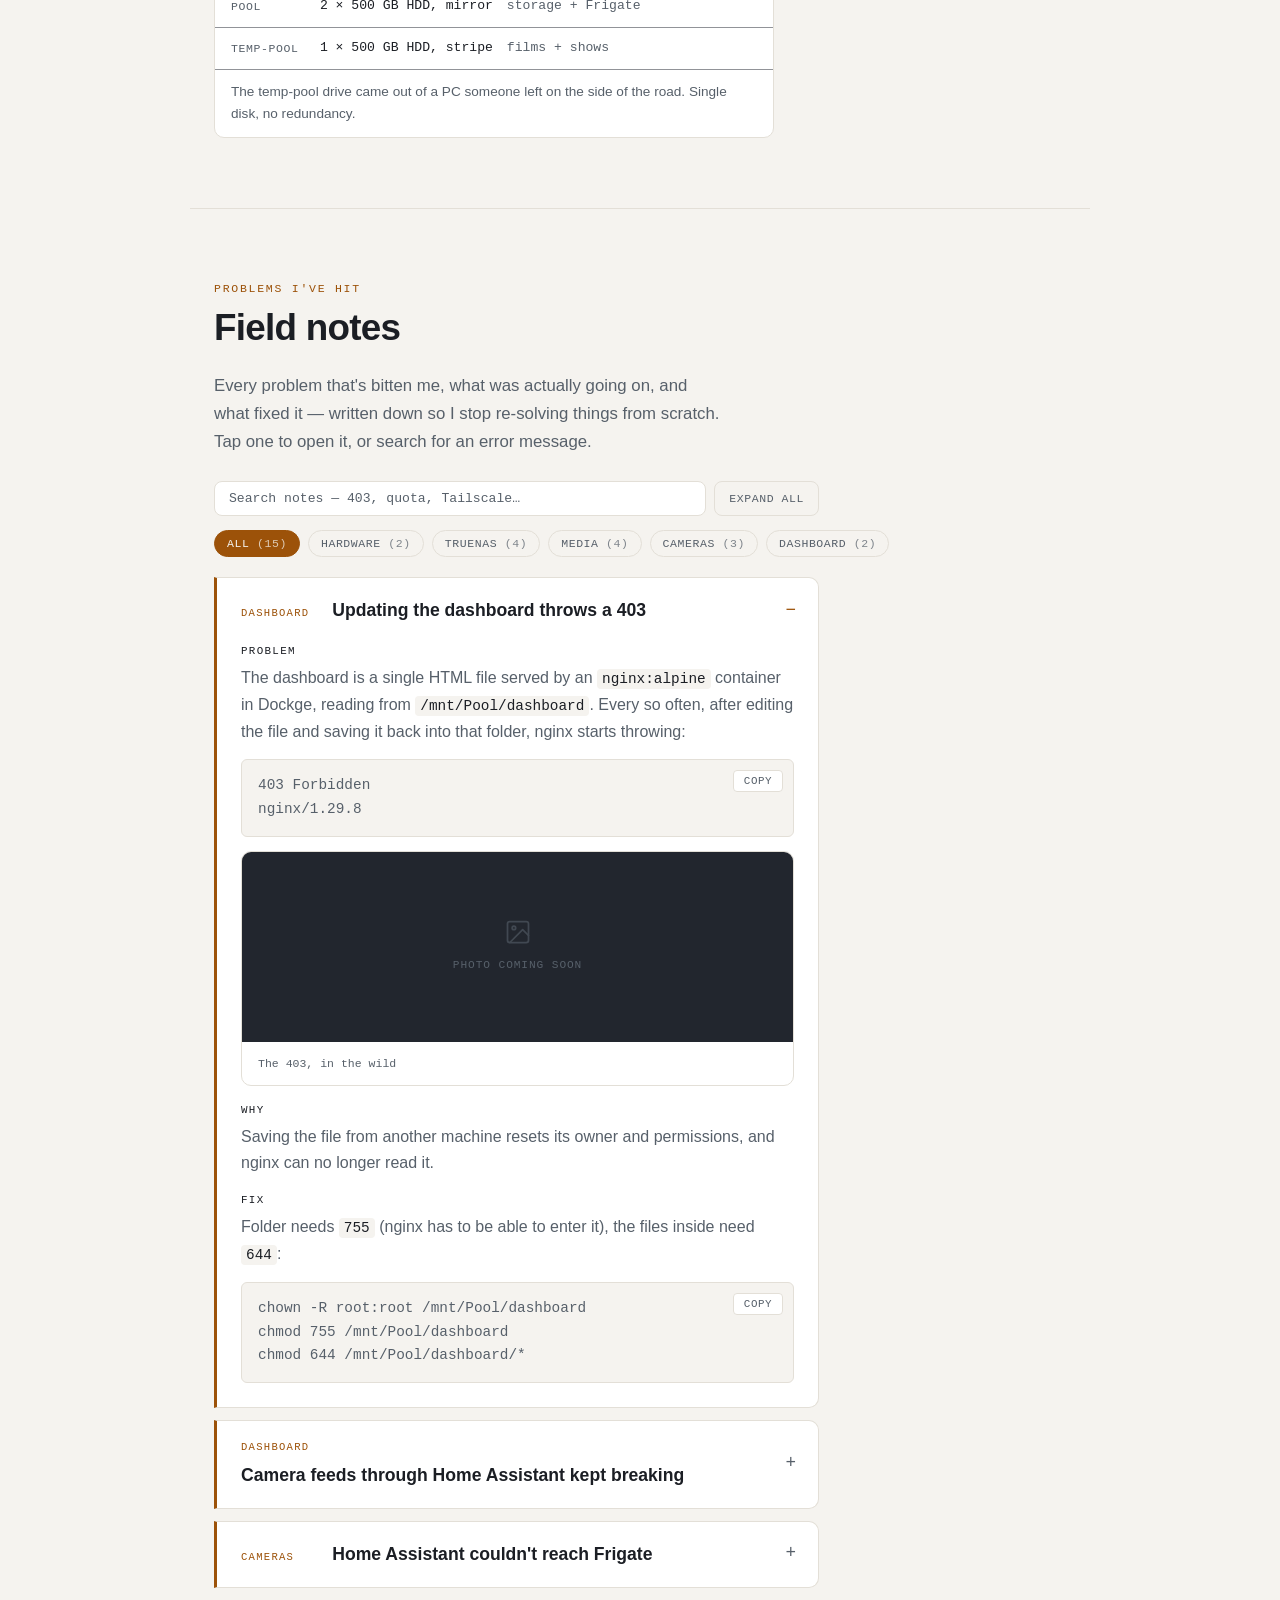
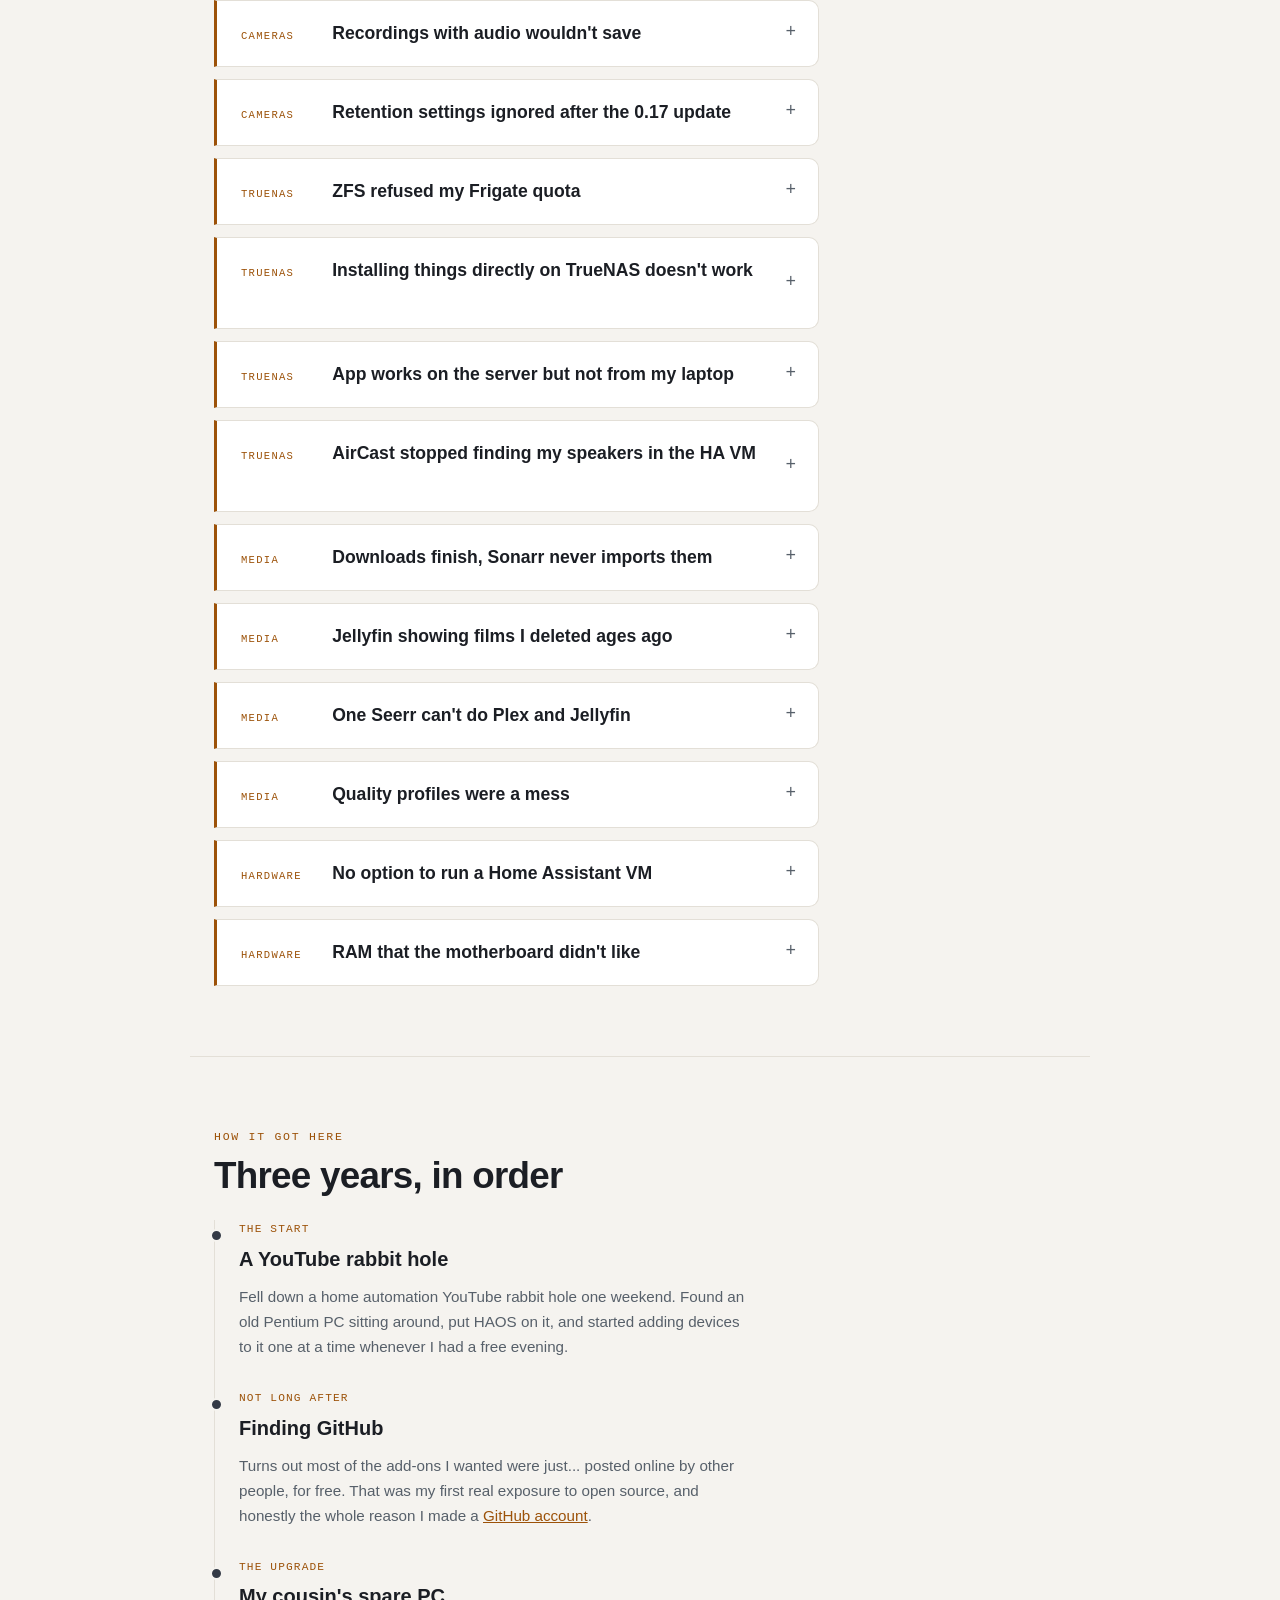
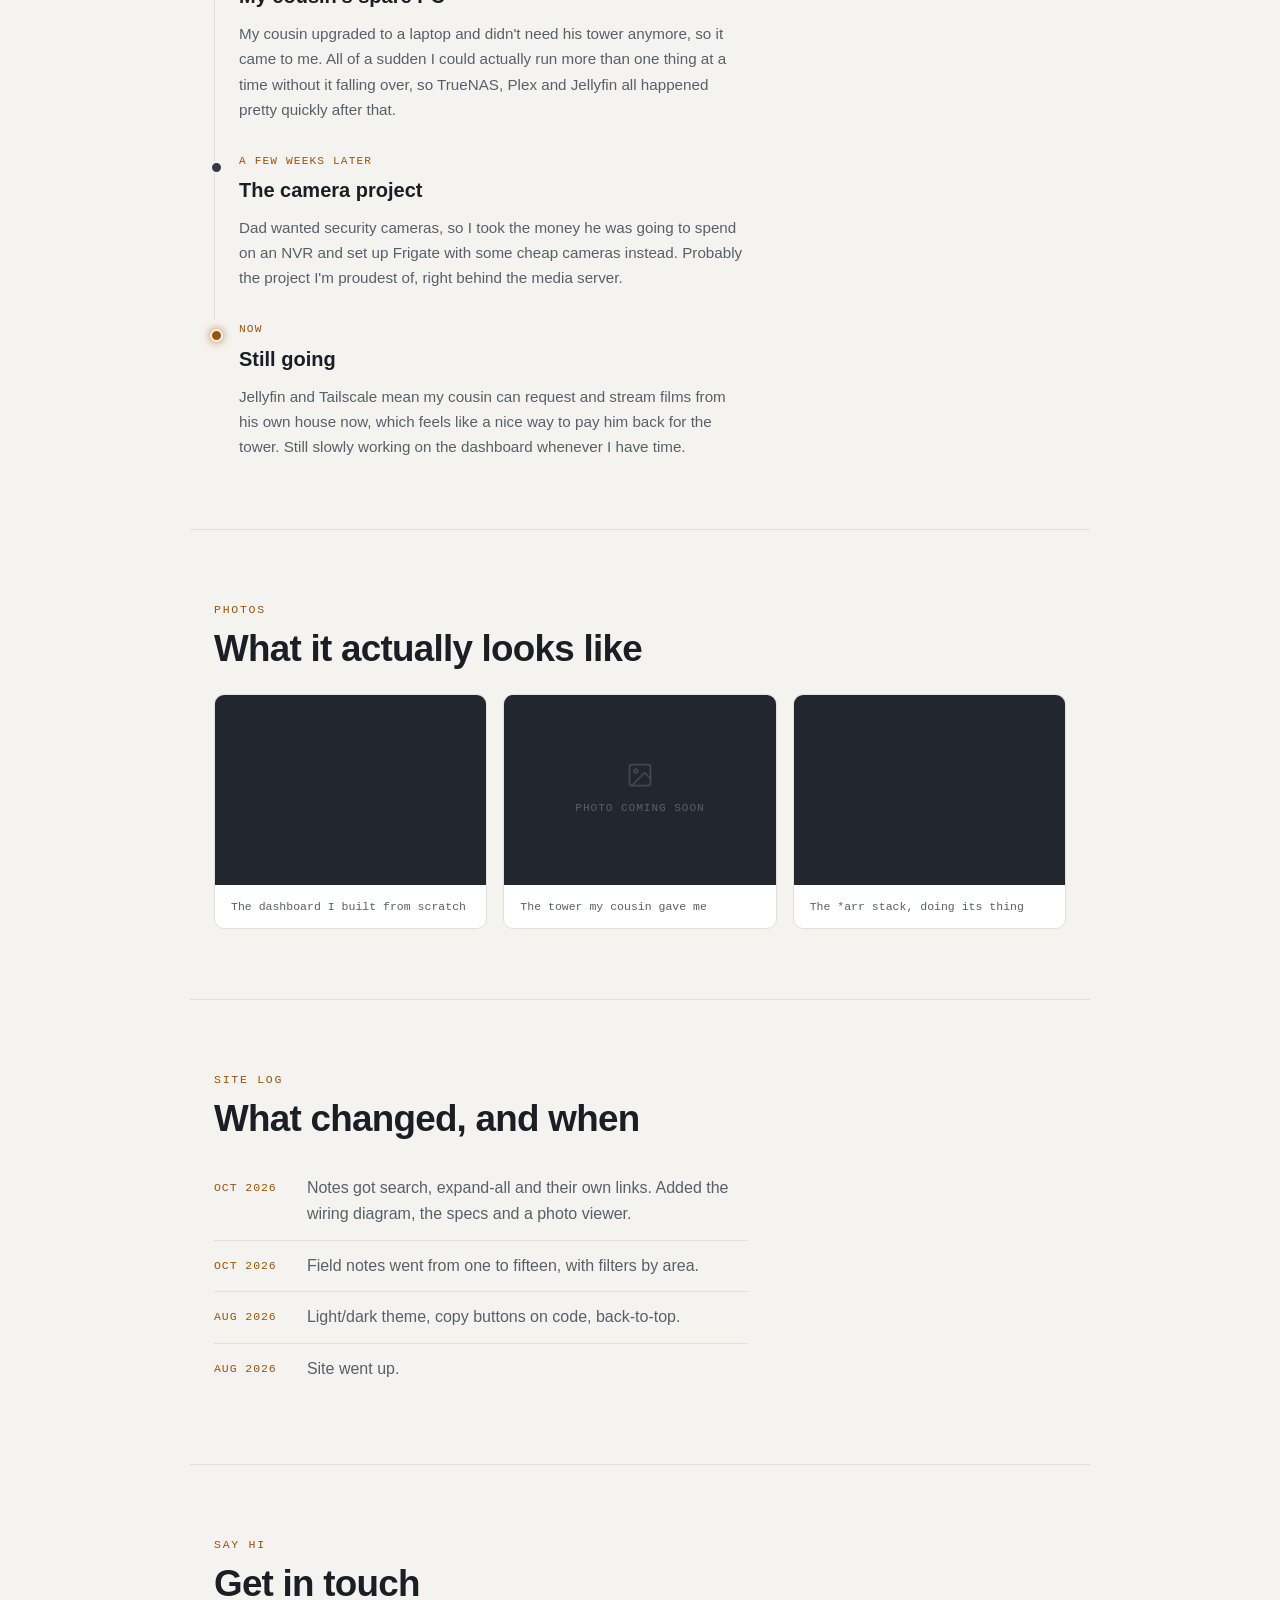
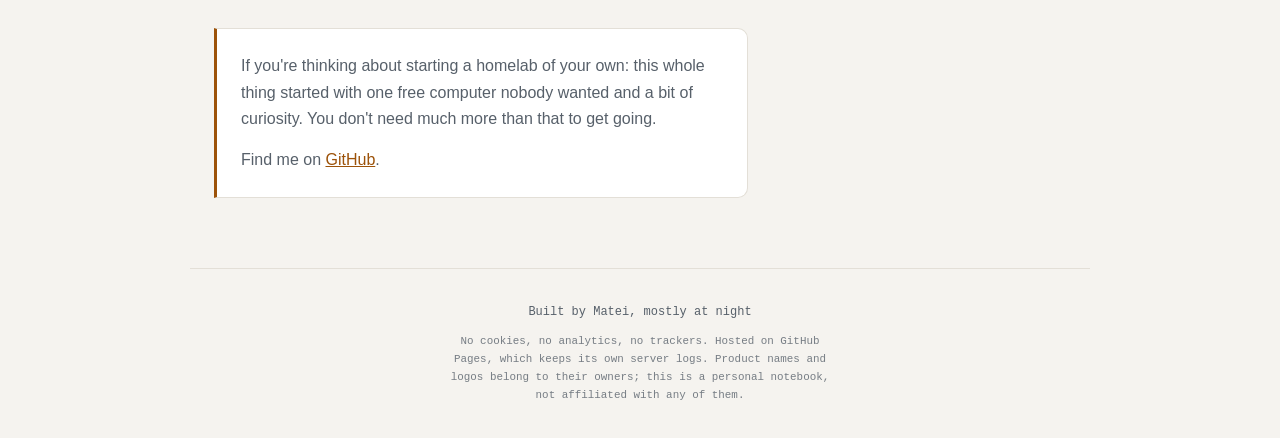
==== commit 4bb31182: "commit dashboard photo" ====
--- a/index.html
+++ b/index.html
@@ -20,7 +20,7 @@
     <meta property="og:type" content="website" />
     <meta property="og:site_name" content="Matei's Homelab" />
     <meta property="og:url" content="https://maty3378.github.io/Matei-s-home-Projects/" />
-    <meta property="og:image" content="https://maty3378.github.io/Matei-s-home-Projects/images/arr-stack.png" />
+    <meta property="og:image" content="https://maty3378.github.io/Matei-s-home-Projects/images/dashboard.jpg" />
     <link rel="canonical" href="https://maty3378.github.io/Matei-s-home-Projects/" />
     <meta name="twitter:card" content="summary_large_image" />
     <meta name="twitter:title" content="Matei's Homelab" />
@@ -28,7 +28,7 @@
       name="twitter:description"
       content="A notebook documenting a home self-hosting setup: Home Assistant, TrueNAS, the *arr media stack, Frigate cameras, and a hand-built dashboard."
     />
-    <meta name="twitter:image" content="https://maty3378.github.io/Matei-s-home-Projects/images/arr-stack.png" />
+    <meta name="twitter:image" content="https://maty3378.github.io/Matei-s-home-Projects/images/dashboard.jpg" />
     <meta name="theme-color" content="#131519" />
     <meta name="color-scheme" content="dark" />
 
@@ -795,17 +795,21 @@
 
     <!-- drop real files into images/ using these names, then swap each
          remaining .shot-placeholder div below for <img src="images/…" alt="…" />
-         (dashboard.png, server.png — Frigate skipped for privacy) -->
+         (server.jpg still to come — Frigate skipped for privacy) -->
     <section id="gallery">
       <p class="label">Photos</p>
       <h2>What it actually looks like</h2>
 
       <div class="shots">
         <figure>
-          <div class="shot-placeholder">
-            <svg viewBox="0 0 24 24" fill="none" stroke="currentColor" stroke-width="1.5" stroke-linecap="round" stroke-linejoin="round" aria-hidden="true"><rect x="3" y="3" width="18" height="18" rx="2"/><circle cx="8.5" cy="8.5" r="1.5"/><path d="M21 15l-5-5L5 21"/></svg>
-            <span>Photo coming soon</span>
-          </div>
+          <img
+            src="images/dashboard.jpg"
+            alt="My home dashboard: weather forecast, sunrise times, air quality, light controls for each room, quick scenes and the living room media players"
+            loading="lazy"
+            decoding="async"
+            width="2000"
+            height="1190"
+          />
           <figcaption>The dashboard I built from scratch</figcaption>
         </figure>
         <figure>
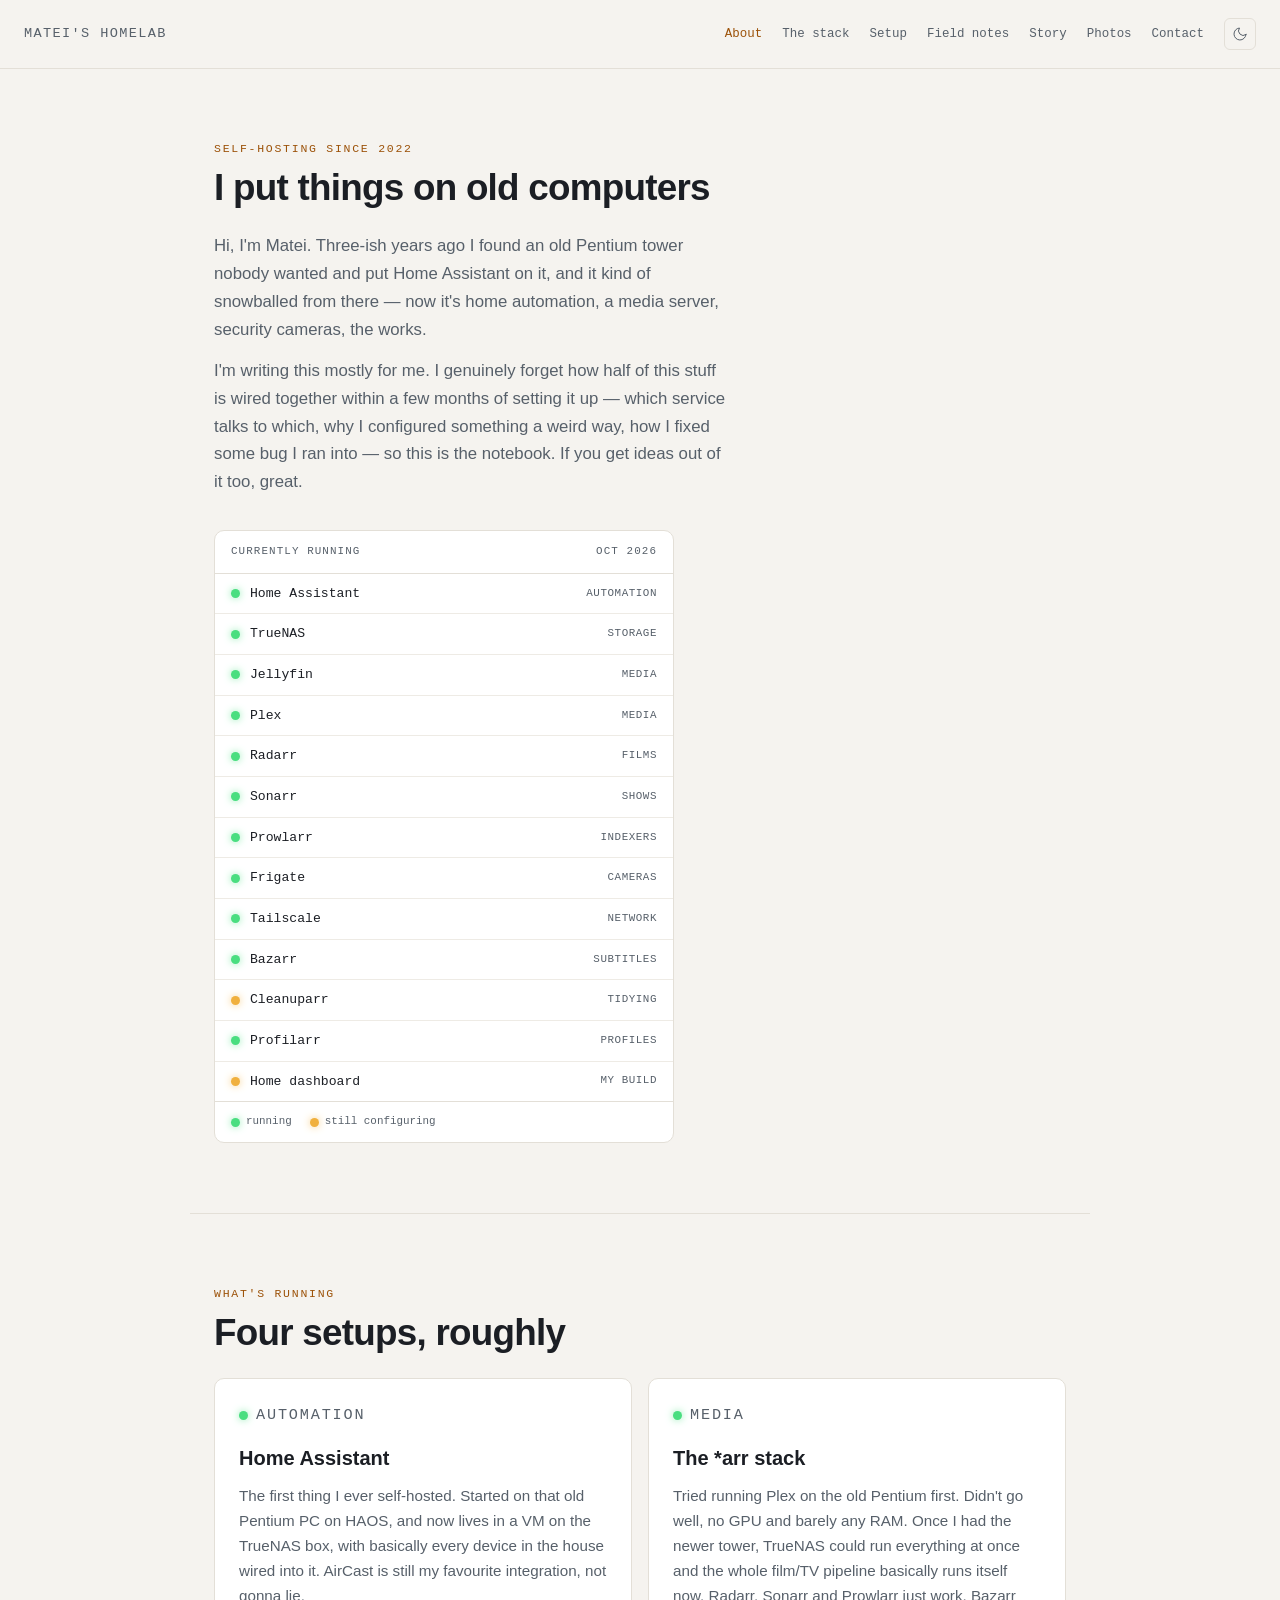
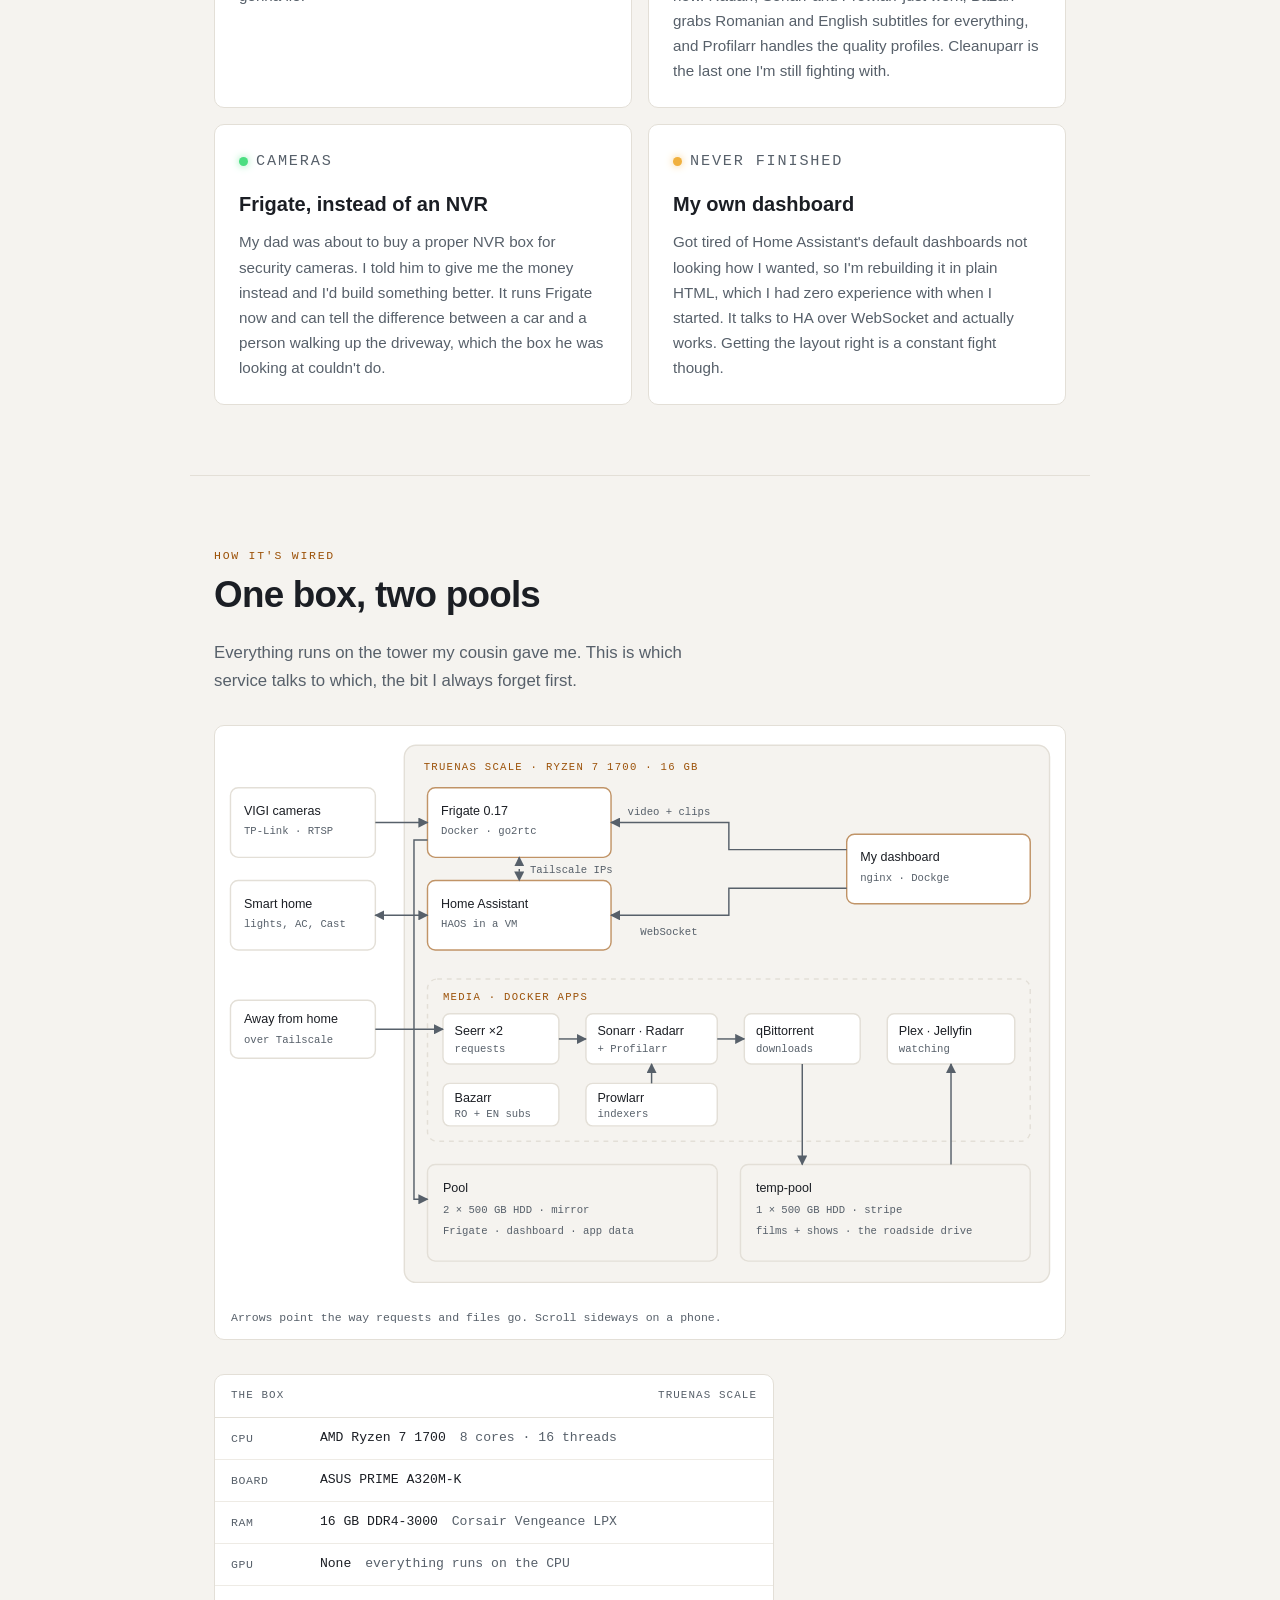
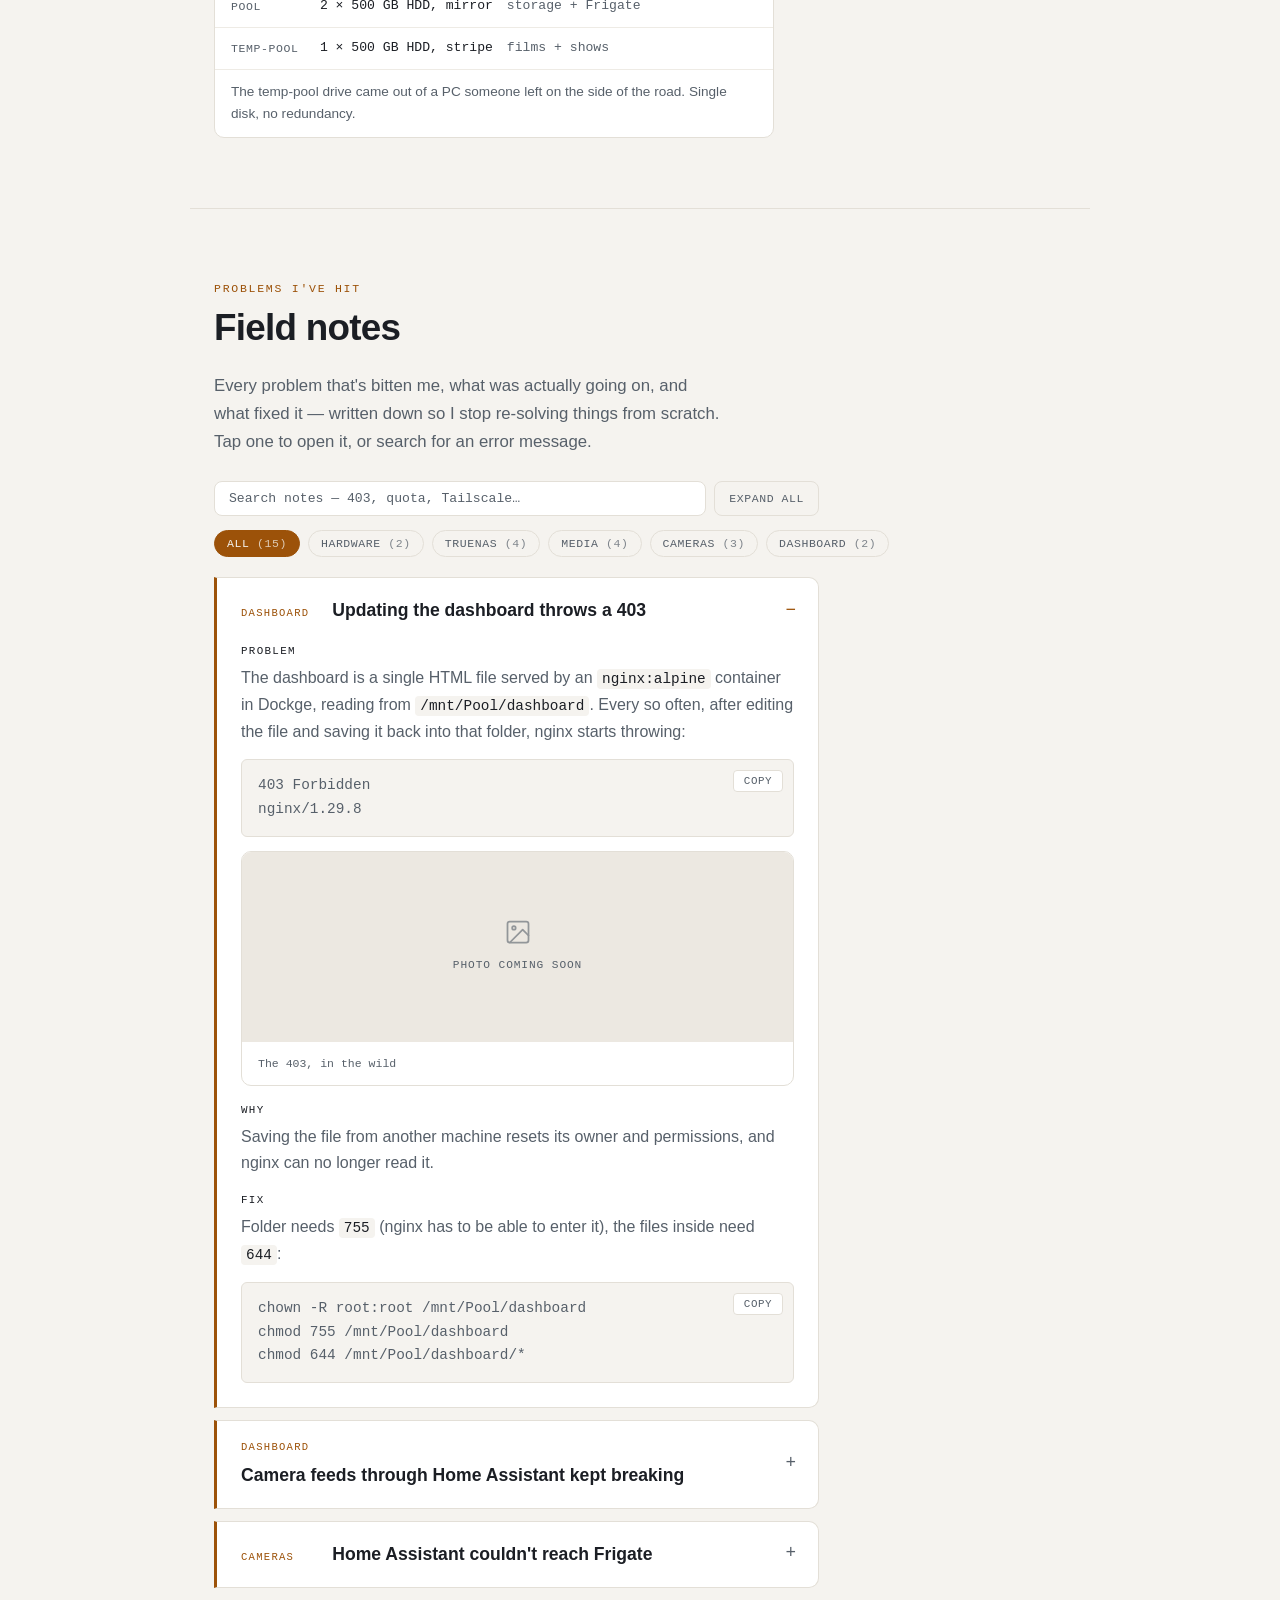
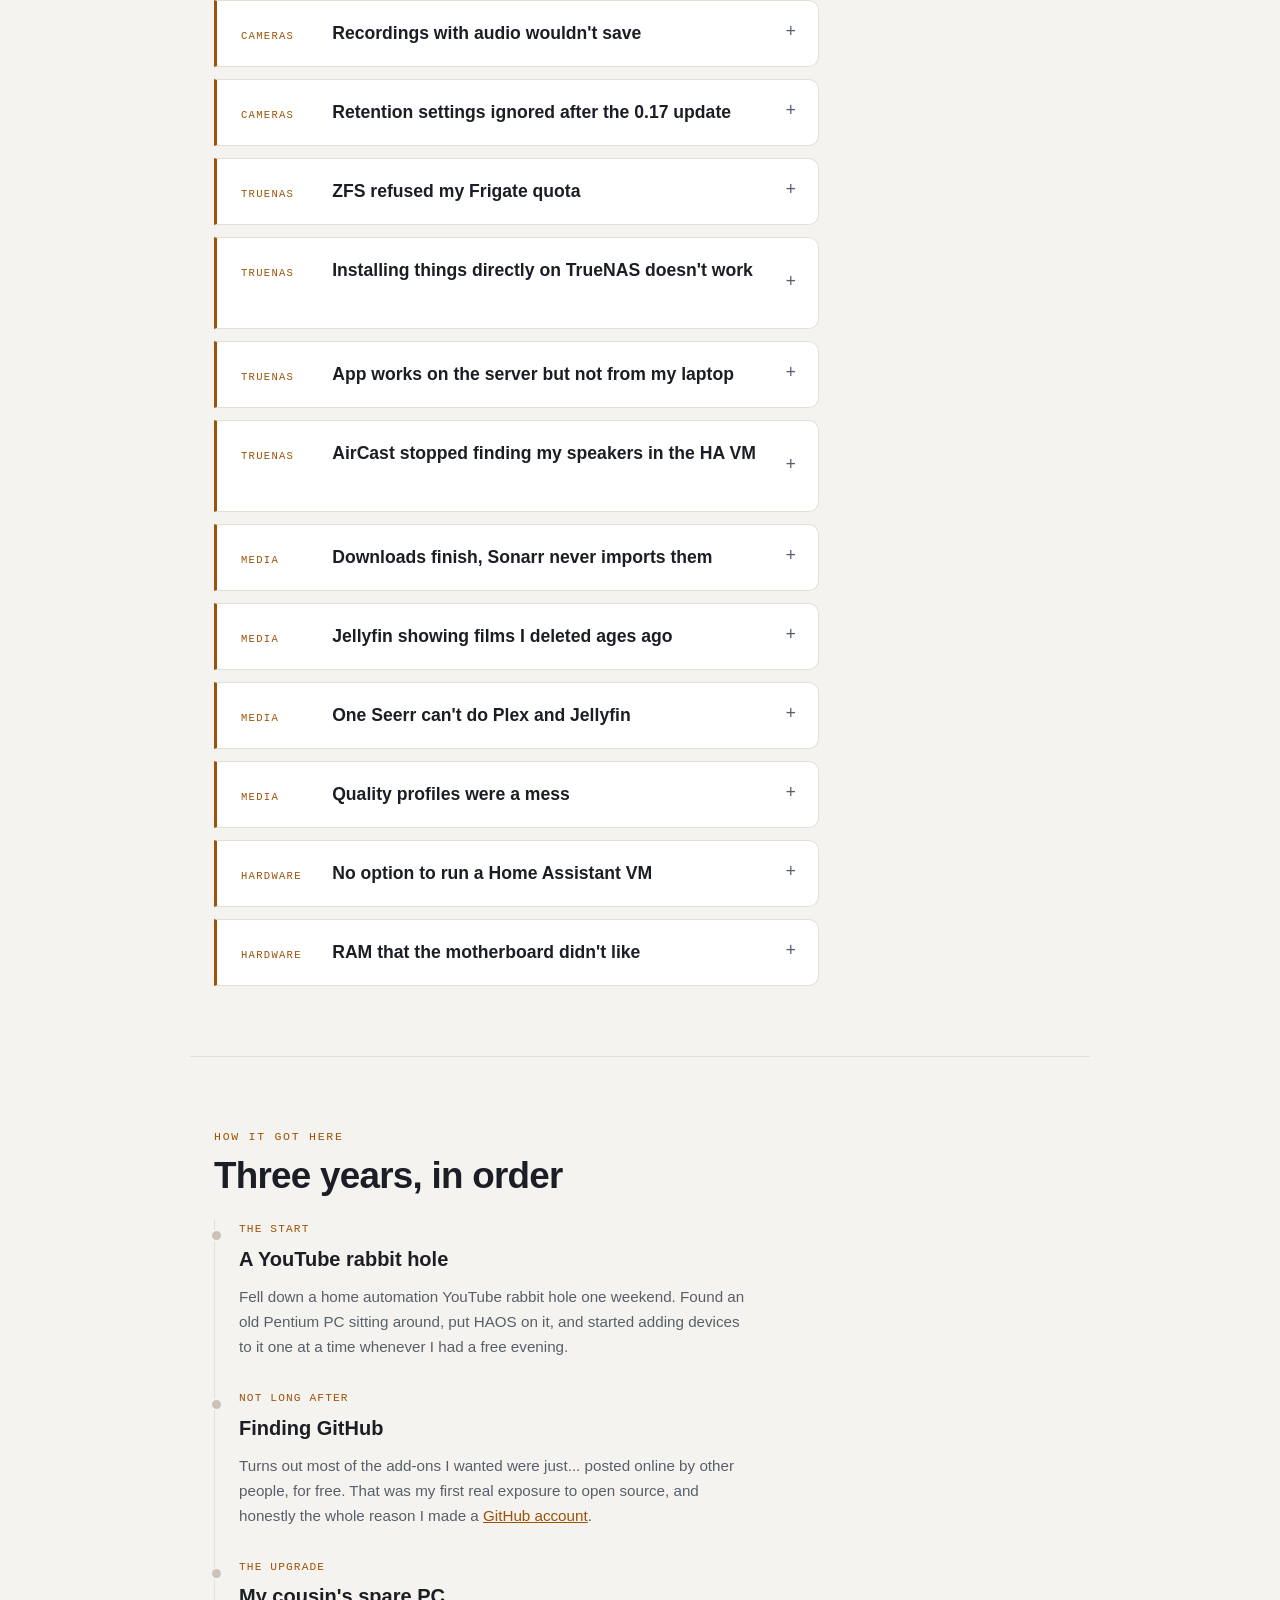
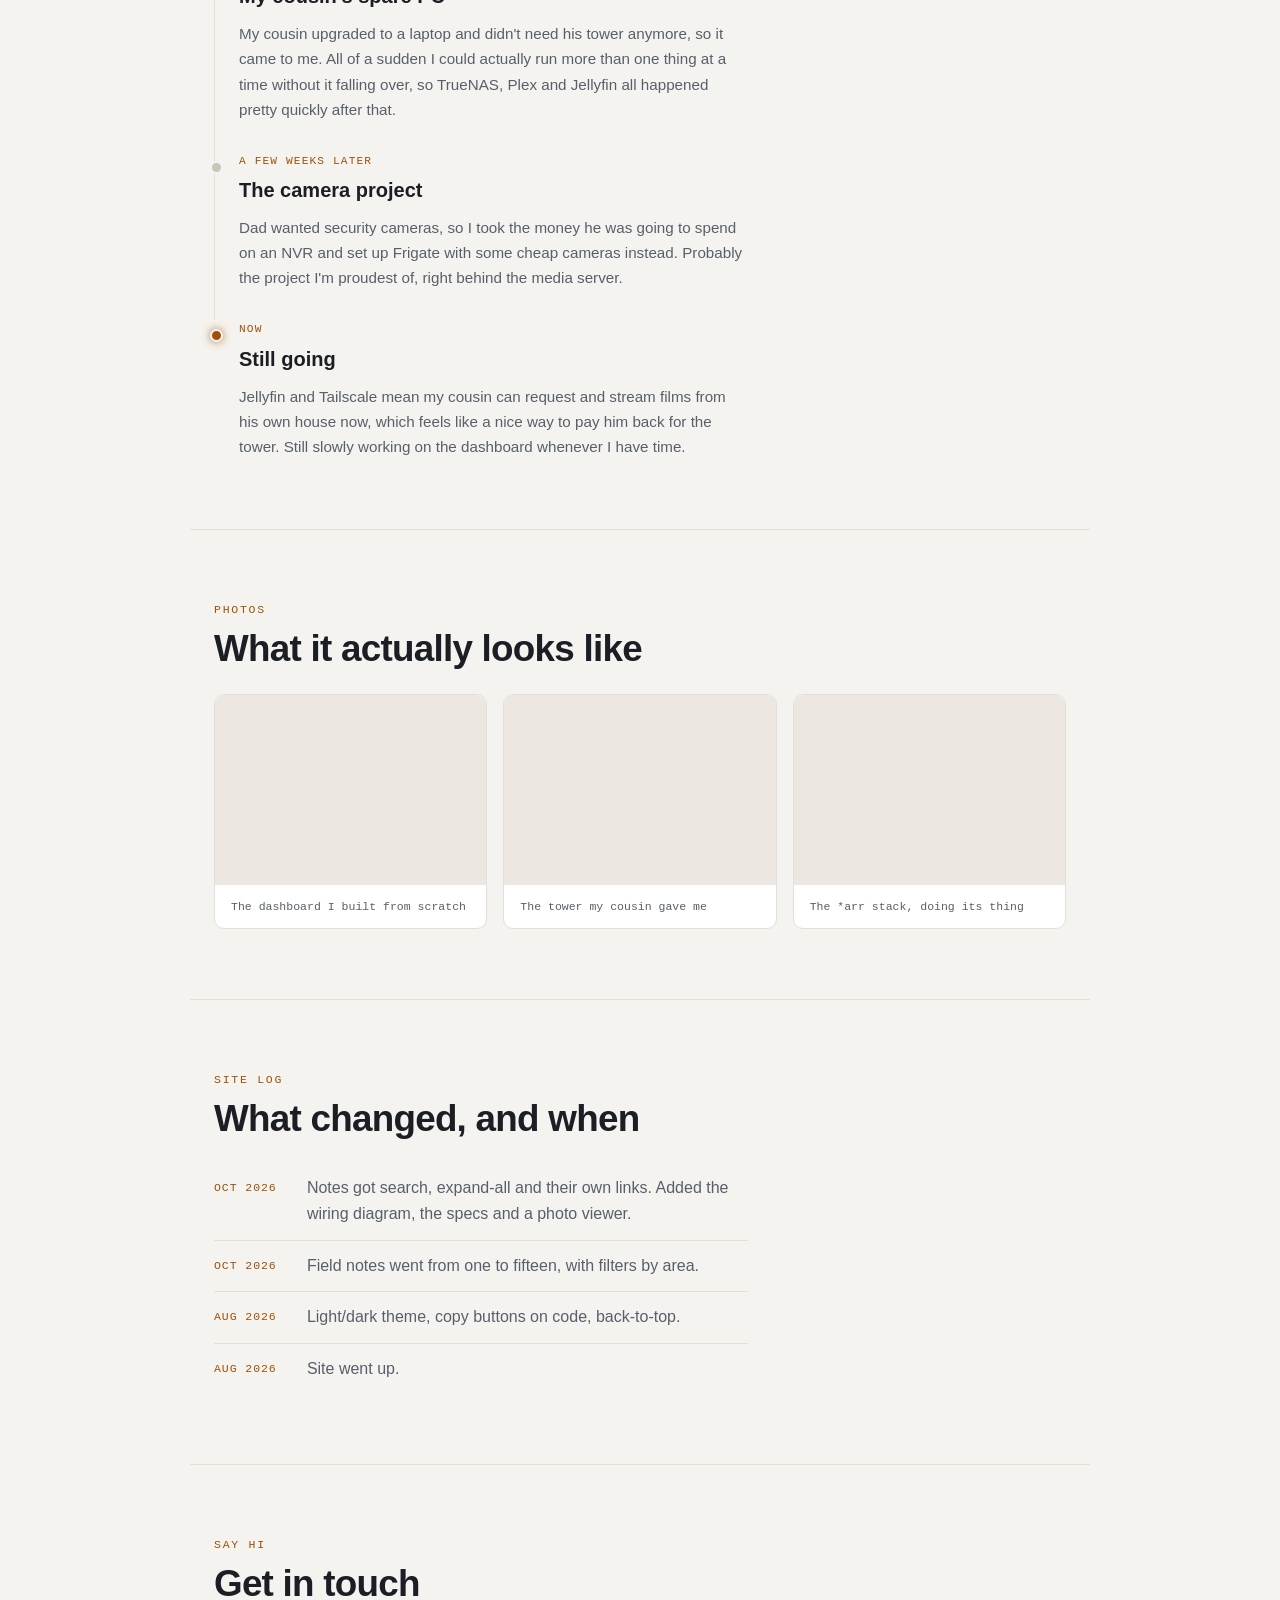
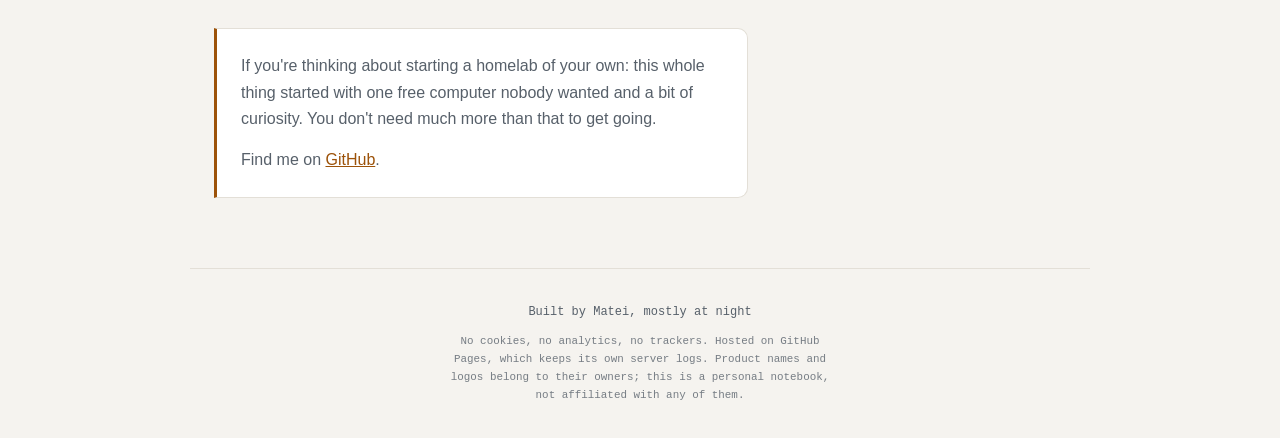
==== commit 00d11f70: "commit 1: Added tower image and other small improvements" ====
--- a/index.html
+++ b/index.html
@@ -21,6 +21,9 @@
     <meta property="og:site_name" content="Matei's Homelab" />
     <meta property="og:url" content="https://maty3378.github.io/Matei-s-home-Projects/" />
     <meta property="og:image" content="https://maty3378.github.io/Matei-s-home-Projects/images/dashboard.jpg" />
+    <meta property="og:image:width" content="2000" />
+    <meta property="og:image:height" content="1190" />
+    <meta property="og:image:alt" content="My home dashboard: weather, air quality, light controls for each room and the living room media players" />
     <link rel="canonical" href="https://maty3378.github.io/Matei-s-home-Projects/" />
     <meta name="twitter:card" content="summary_large_image" />
     <meta name="twitter:title" content="Matei's Homelab" />
@@ -30,7 +33,7 @@
     />
     <meta name="twitter:image" content="https://maty3378.github.io/Matei-s-home-Projects/images/dashboard.jpg" />
     <meta name="theme-color" content="#131519" />
-    <meta name="color-scheme" content="dark" />
+    <meta name="color-scheme" content="dark light" />
 
     <script src="theme-init.js"></script>
 
@@ -179,7 +182,7 @@
         </div>
 
         <div class="card">
-          <p class="kicker"><span class="led work"></span> Never finished</p>
+          <p class="kicker"><span class="led work"><span class="sr-only">Still configuring: </span></span> Never finished</p>
           <h3>My own dashboard</h3>
           <p>
             Got tired of Home Assistant's default dashboards not looking how I
@@ -793,9 +796,9 @@
       </div>
     </section>
 
-    <!-- drop real files into images/ using these names, then swap each
-         remaining .shot-placeholder div below for <img src="images/…" alt="…" />
-         (server.jpg still to come — Frigate skipped for privacy) -->
+    <!-- the tower photo: just save it as images/tower.jpg. until that file
+         exists, script.js swaps in the "coming soon" placeholder.
+         (Frigate skipped for privacy) -->
     <section id="gallery">
       <p class="label">Photos</p>
       <h2>What it actually looks like</h2>
@@ -813,7 +816,15 @@
           <figcaption>The dashboard I built from scratch</figcaption>
         </figure>
         <figure>
-          <div class="shot-placeholder">
+          <img
+            src="images/tower.jpg"
+            alt="The TrueNAS tower with its side panel off: Ryzen cooler, ASUS PRIME A320 board and three hard drives in orange caddies, an old Samsung monitor sitting on top"
+            decoding="async"
+            width="1012"
+            height="1800"
+            data-fallback
+          />
+          <div class="shot-placeholder" hidden>
             <svg viewBox="0 0 24 24" fill="none" stroke="currentColor" stroke-width="1.5" stroke-linecap="round" stroke-linejoin="round" aria-hidden="true"><rect x="3" y="3" width="18" height="18" rx="2"/><circle cx="8.5" cy="8.5" r="1.5"/><path d="M21 15l-5-5L5 21"/></svg>
             <span>Photo coming soon</span>
           </div>
--- a/style.css
+++ b/style.css
@@ -36,6 +36,9 @@
   --bg: #131519;
   --card: #1B1E24;
   --border: #252932;
+  --border-strong: #333945;
+  --row-line: rgba(37, 41, 50, 0.5);
+  --well: #22262E;
   --text: #E6E8EC;
   --text-dim: #9BA3AF;
   --green: #4ADE80;
@@ -48,6 +51,9 @@
   --bg: #F5F3EF;
   --card: #FFFFFF;
   --border: #E3DFD7;
+  --border-strong: #C9C3B8;
+  --row-line: #EEEBE5;
+  --well: #ECE8E1;
   --text: #1B1E24;
   --text-dim: #57606A;
   --copper: #9C5209;
@@ -194,7 +200,7 @@
 
 .theme-toggle:hover {
   color: var(--copper);
-  border-color: #333945;
+  border-color: var(--border-strong);
 }
 
 .theme-toggle svg {
@@ -289,7 +295,7 @@
   align-items: center;
   gap: 10px;
   padding: 9px 16px;
-  border-bottom: 1px solid rgba(37, 41, 50, 0.5);
+  border-bottom: 1px solid var(--row-line);
   font-family: "IBM Plex Mono", monospace;
   font-size: 0.82rem;
 }
@@ -361,7 +367,7 @@
 }
 
 .card:hover {
-  border-color: #333945;
+  border-color: var(--border-strong);
 }
 
 .card p {
@@ -395,7 +401,7 @@
   width: 9px;
   height: 9px;
   border-radius: 50%;
-  background-color: #333945;
+  background-color: var(--border-strong);
   border: 2px solid var(--bg);
 }
 
@@ -442,7 +448,7 @@
   height: 190px;
   object-fit: cover;
   display: block;
-  background-color: #22262E;
+  background-color: var(--well);
 }
 
 .shot-placeholder {
@@ -452,8 +458,12 @@
   align-items: center;
   justify-content: center;
   gap: 10px;
-  background-color: #22262E;
-  color: var(--text-dim);
+  background-color: var(--well);
+  color: var(--text-dim);
+}
+
+.shot-placeholder[hidden] {
+  display: none;
 }
 
 .shot-placeholder svg {
@@ -571,7 +581,7 @@
 
 .tool-btn:hover {
   color: var(--copper);
-  border-color: #333945;
+  border-color: var(--border-strong);
 }
 
 .notes-empty {
@@ -603,7 +613,7 @@
 
 .filter:hover {
   color: var(--copper);
-  border-color: #333945;
+  border-color: var(--border-strong);
 }
 
 .filter.active {
@@ -756,7 +766,7 @@
 
 .copy-btn:hover {
   color: var(--copper);
-  border-color: #333945;
+  border-color: var(--border-strong);
 }
 
 /* ---------- setup: wiring diagram + specs ---------- */
@@ -847,7 +857,7 @@
   flex-wrap: wrap;
   gap: 2px 14px;
   padding: 9px 16px;
-  border-bottom: 1px solid rgba(37, 41, 50, 0.5);
+  border-bottom: 1px solid var(--row-line);
   font-family: "IBM Plex Mono", monospace;
   font-size: 0.82rem;
 }
@@ -995,7 +1005,7 @@
 
 #back-to-top:hover {
   color: var(--copper);
-  border-color: #333945;
+  border-color: var(--border-strong);
 }
 
 #back-to-top svg {
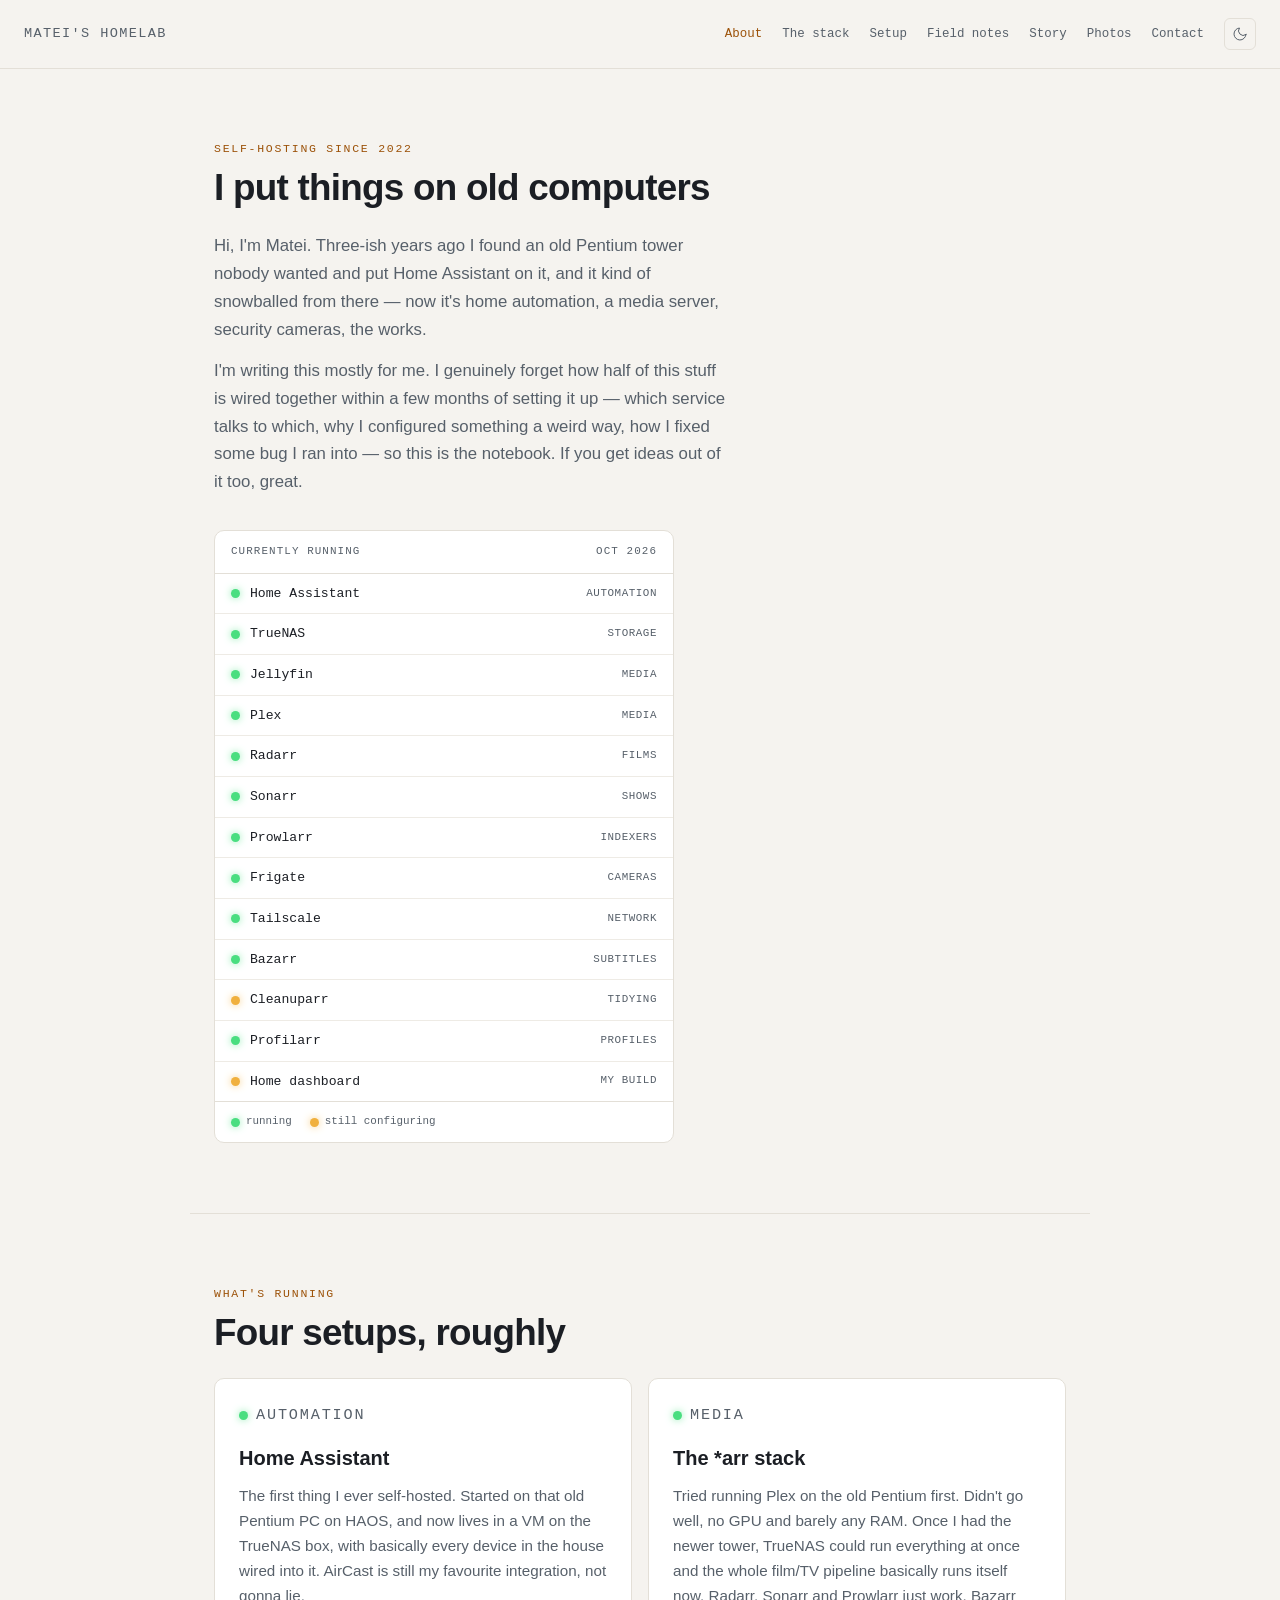
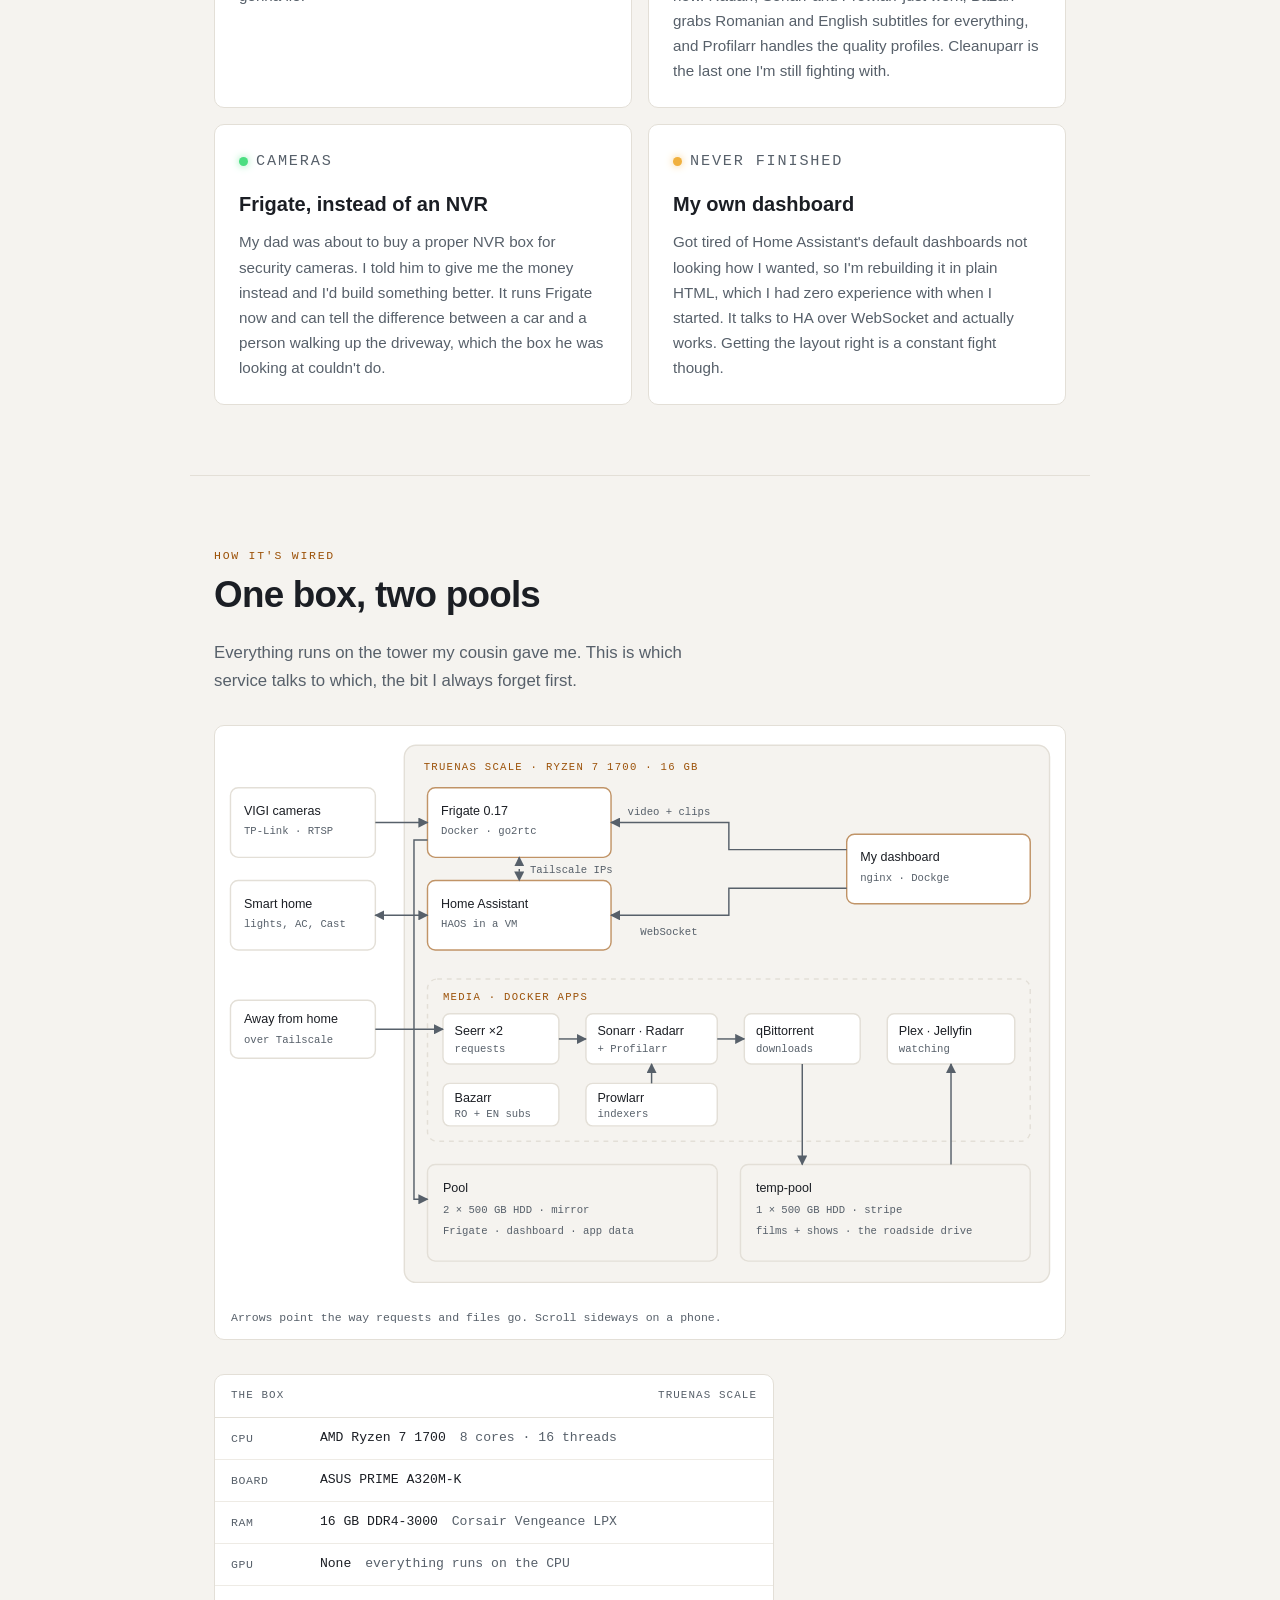
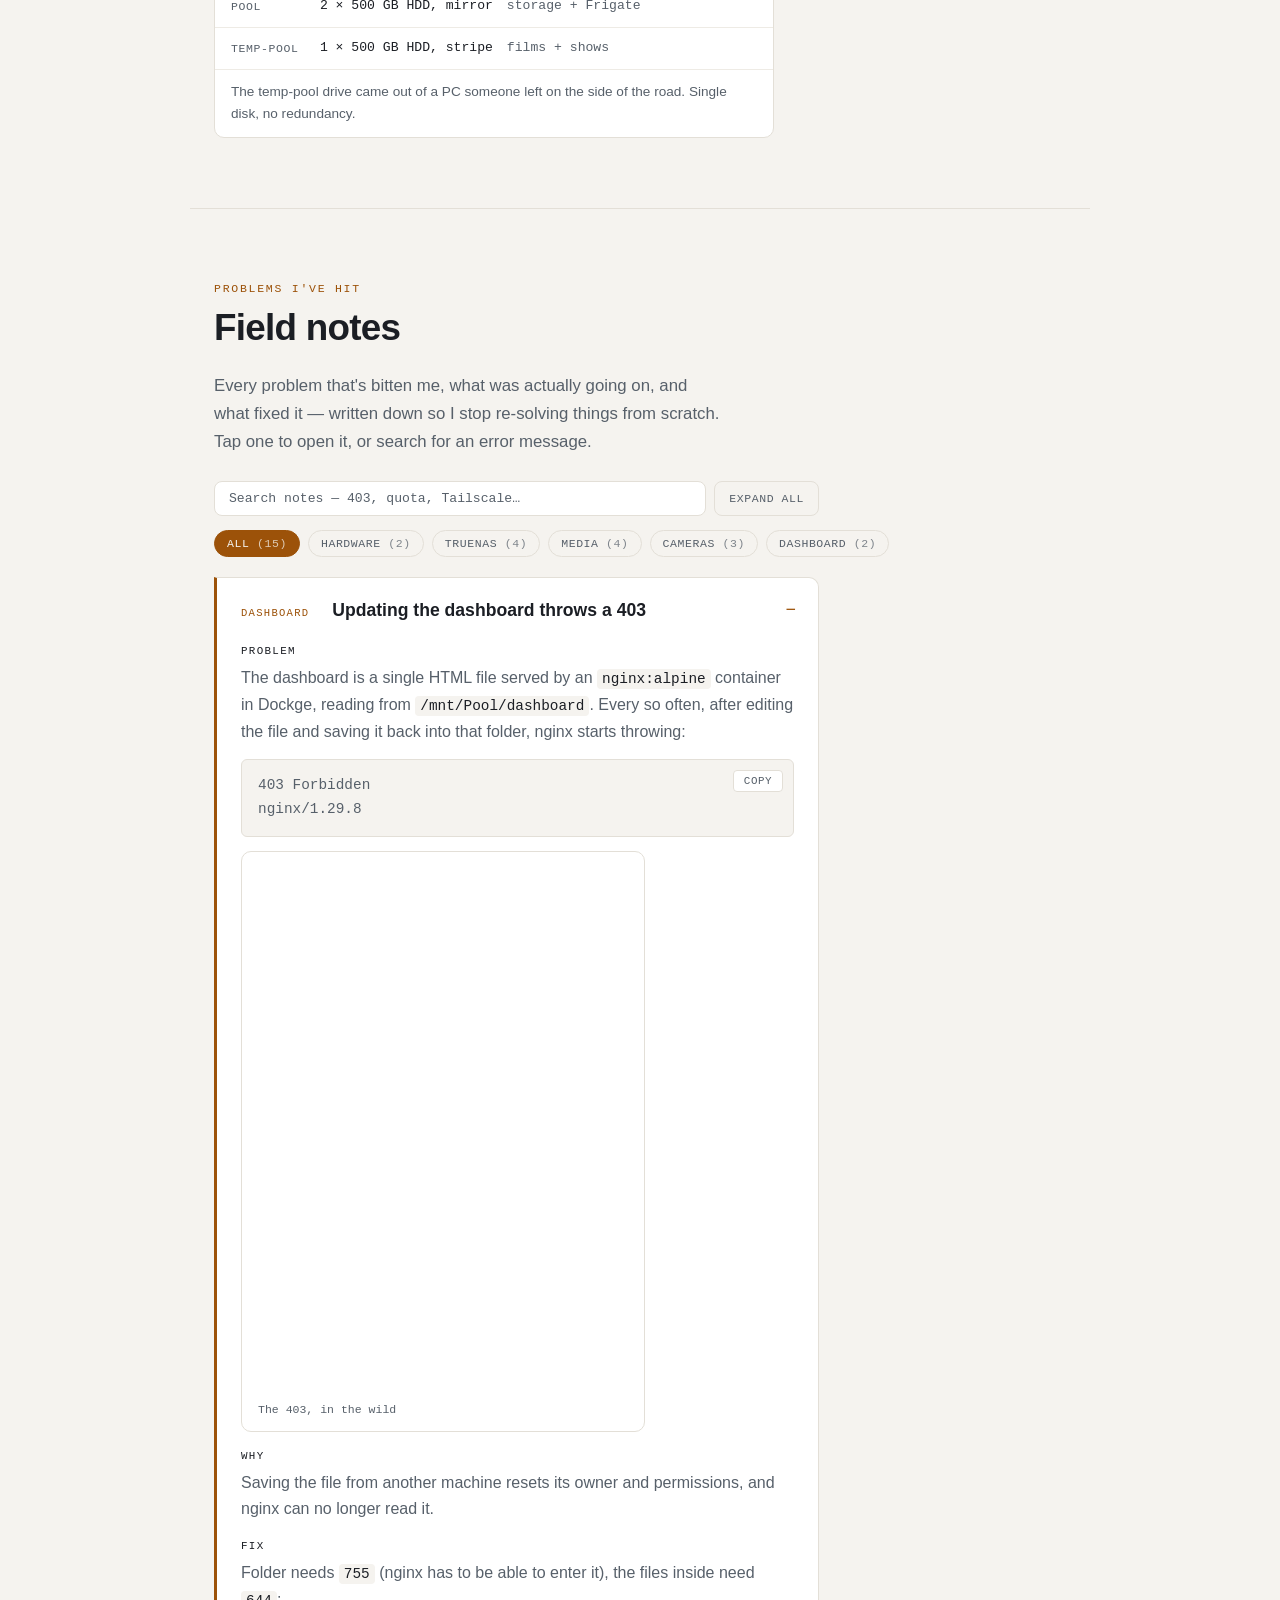
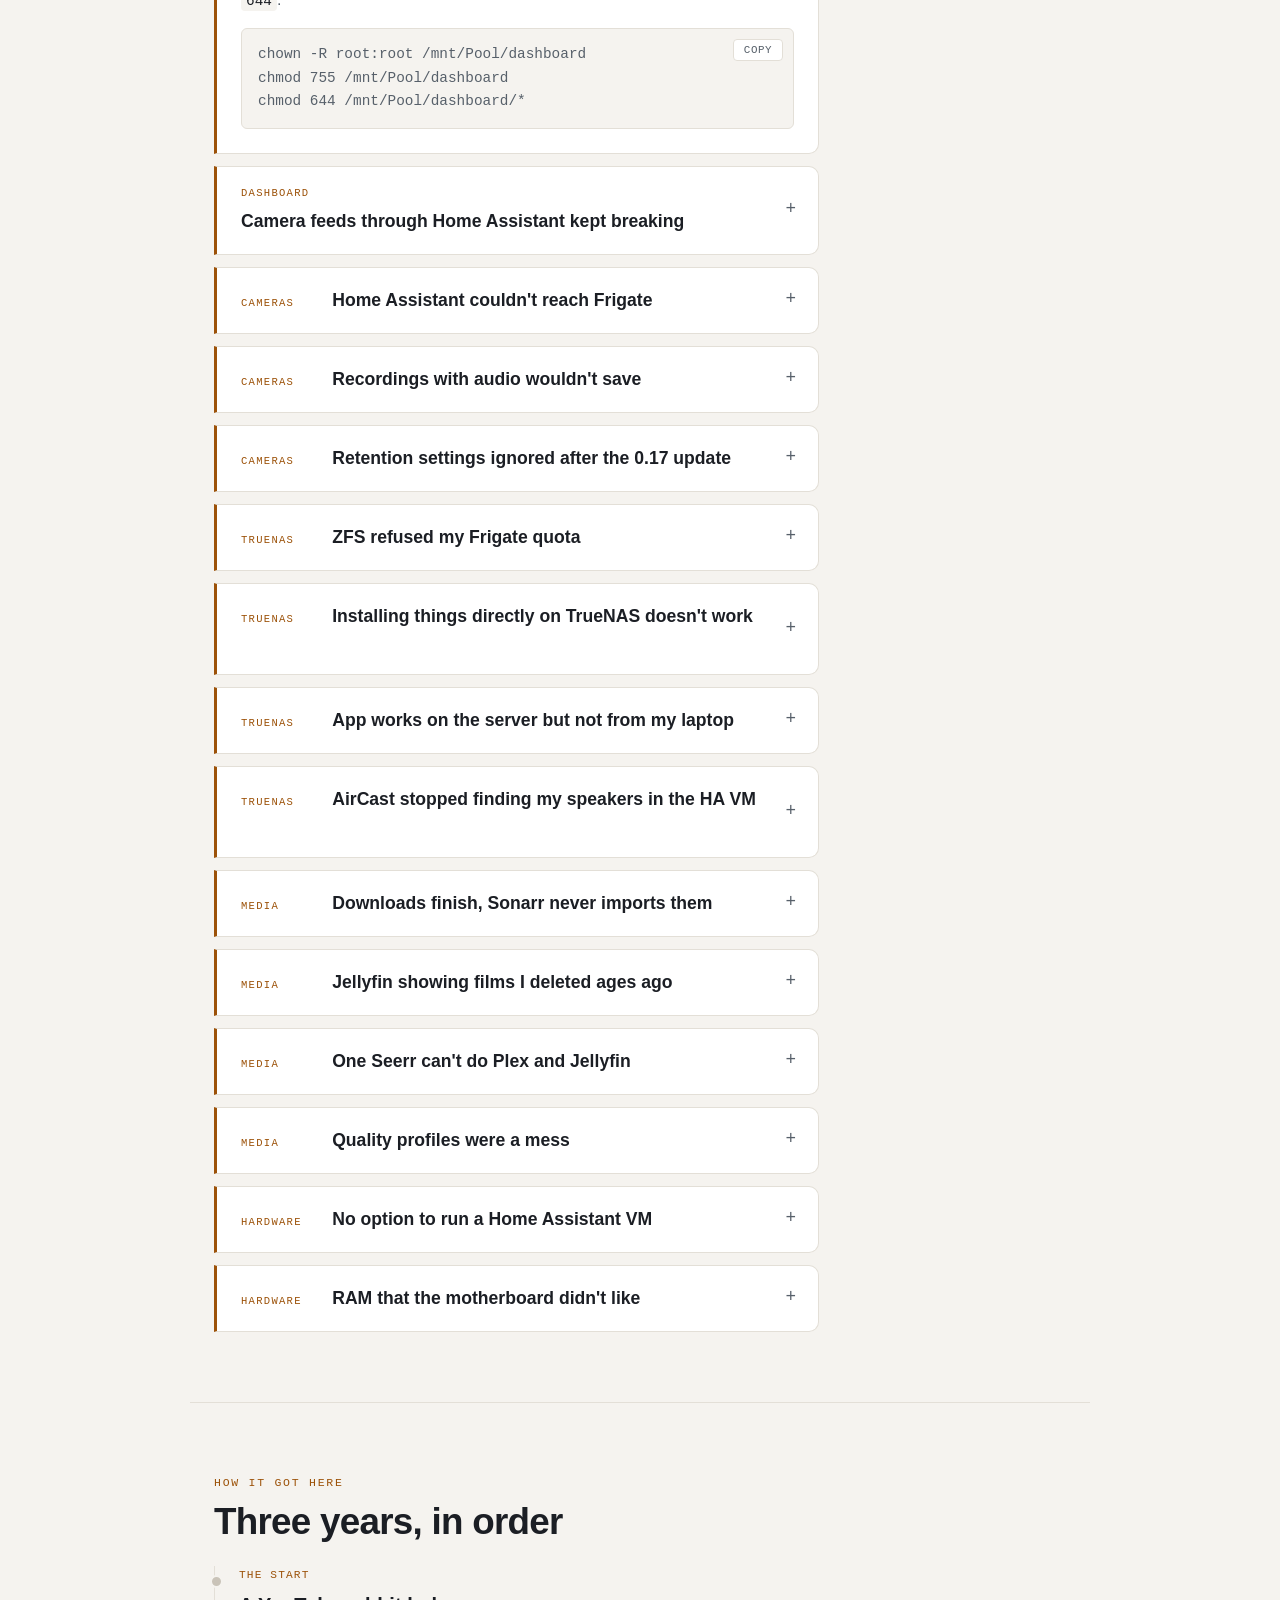
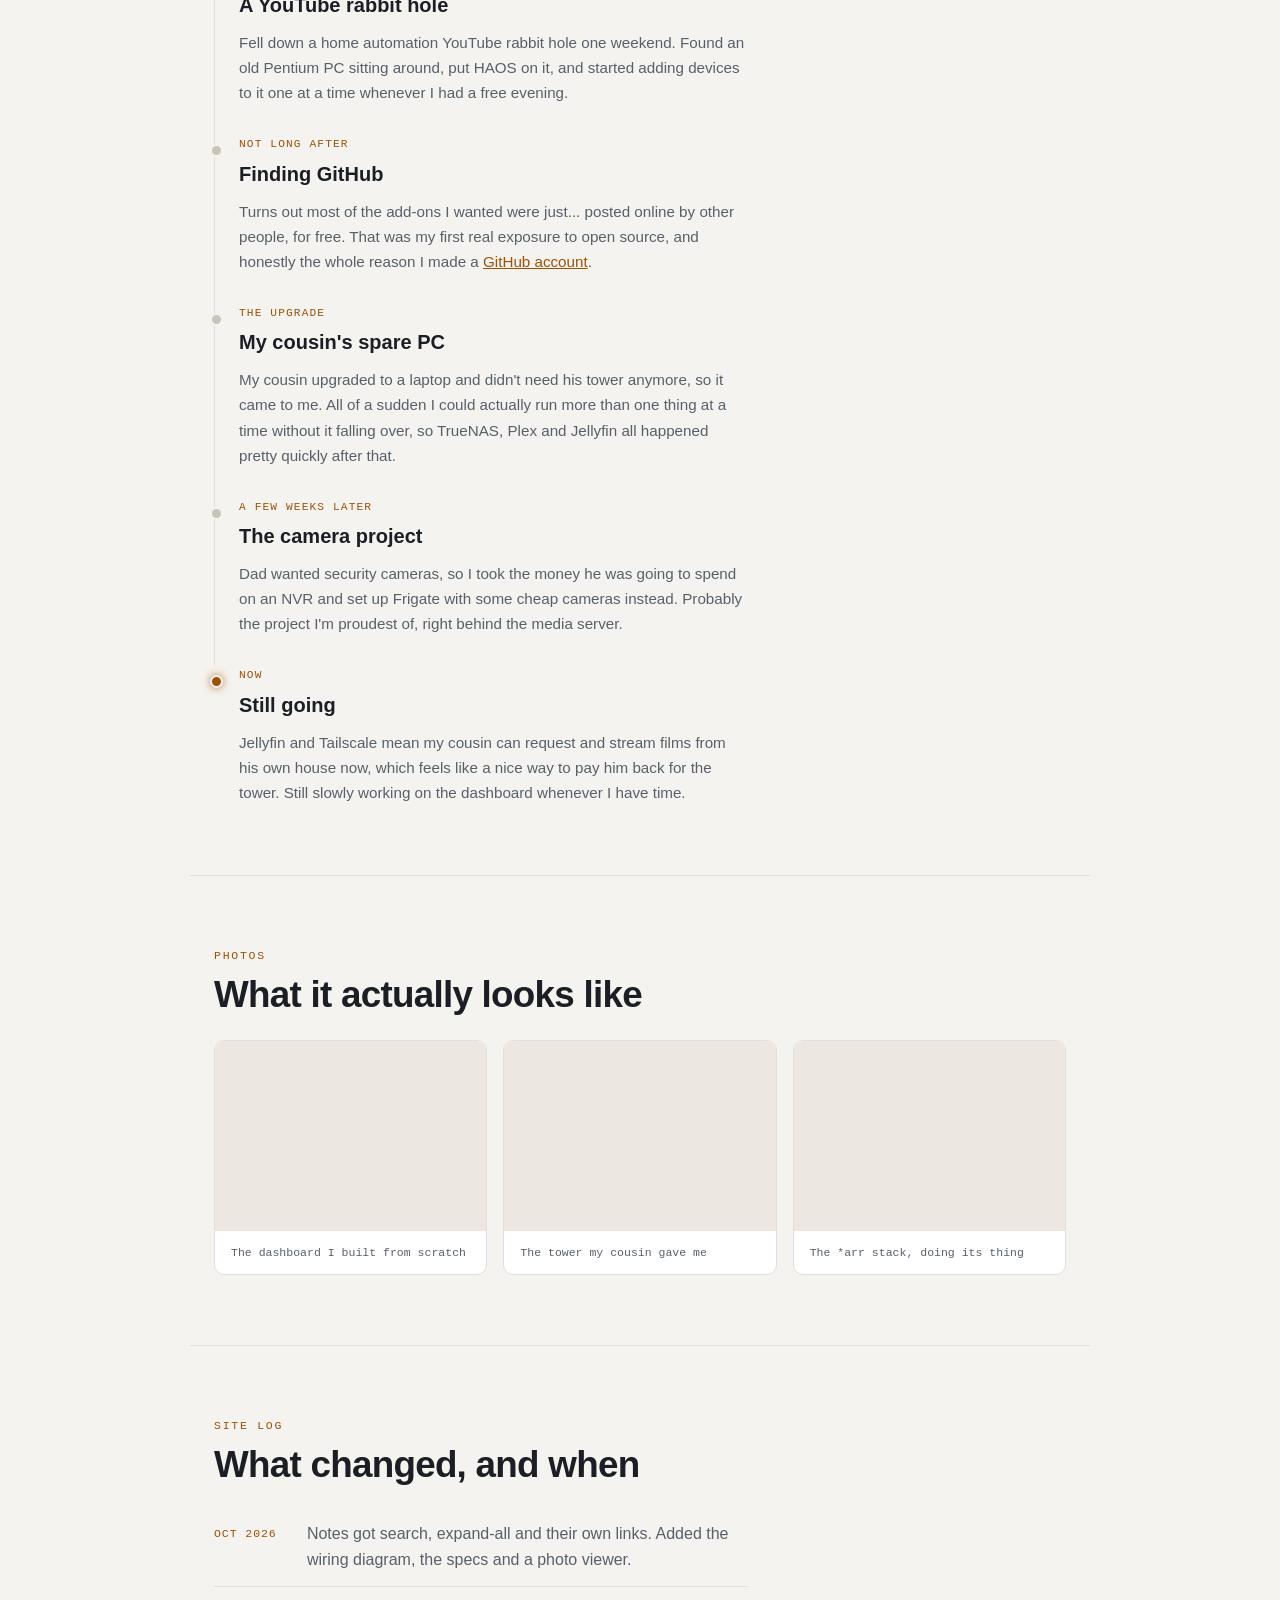
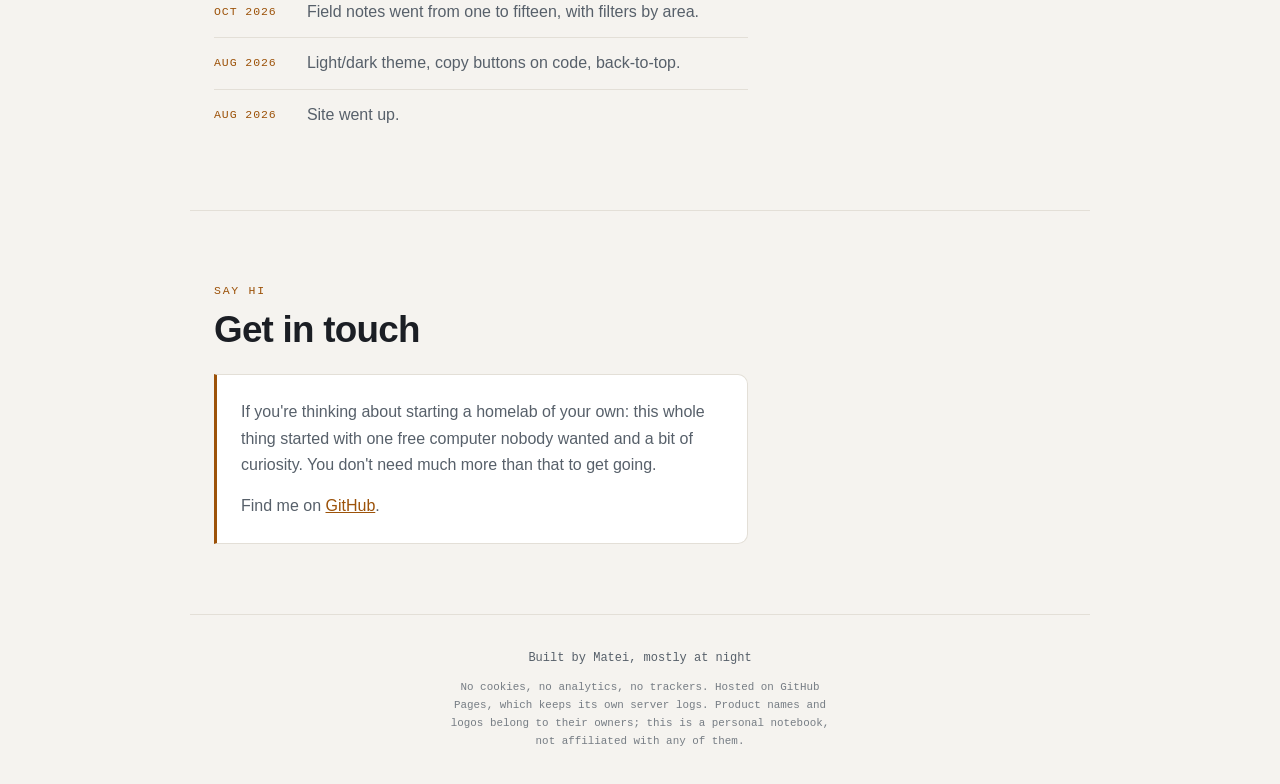
==== commit ccb3d35f: "commit" ====
--- a/index.html
+++ b/index.html
@@ -56,7 +56,7 @@
             "@type": "Person",
             "name": "Matei",
             "url": "https://maty3378.github.io/Matei-s-home-Projects/",
-            "sameAs": ["https://github.com/cobianumatei"]
+            "sameAs": ["https://github.com/Maty3378"]
           },
           {
             "@type": "WebSite",
@@ -223,7 +223,6 @@
               </marker>
             </defs>
 
-            <!-- outside the box -->
             <rect class="d-box" x="16" y="64" width="150" height="72" rx="8" />
             <text class="d-title" x="30" y="92">VIGI cameras</text>
             <text class="d-sub" x="30" y="112">TP-Link · RTSP</text>
@@ -236,7 +235,6 @@
             <text class="d-title" x="30" y="308">Away from home</text>
             <text class="d-sub" x="30" y="328">over Tailscale</text>
 
-            <!-- the tower -->
             <rect class="d-zone d-zone-main" x="196" y="20" width="668" height="556" rx="12" />
             <text class="d-zone-label" x="216" y="46">TrueNAS SCALE · Ryzen 7 1700 · 16 GB</text>
 
@@ -252,7 +250,6 @@
             <text class="d-title" x="668" y="140">My dashboard</text>
             <text class="d-sub" x="668" y="160">nginx · Dockge</text>
 
-            <!-- media apps -->
             <rect class="d-zone" x="220" y="262" width="624" height="168" rx="10" />
             <text class="d-zone-label" x="236" y="284">Media · Docker apps</text>
 
@@ -280,7 +277,6 @@
             <text class="d-title" x="396" y="389">Prowlarr</text>
             <text class="d-sub" x="396" y="405">indexers</text>
 
-            <!-- storage -->
             <rect class="d-box d-disk" x="220" y="454" width="300" height="100" rx="8" />
             <text class="d-title" x="236" y="482">Pool</text>
             <text class="d-sub" x="236" y="504">2 × 500 GB HDD · mirror</text>
@@ -291,7 +287,6 @@
             <text class="d-sub" x="560" y="504">1 × 500 GB HDD · stripe</text>
             <text class="d-sub" x="560" y="526">films + shows · the roadside drive</text>
 
-            <!-- connections -->
             <path class="d-edge" d="M166 100H220" marker-end="url(#arrow)" />
             <path class="d-edge" d="M166 196H220" marker-start="url(#arrow)" marker-end="url(#arrow)" />
             <path class="d-edge" d="M654 128H532V100H410" marker-end="url(#arrow)" />
@@ -359,12 +354,7 @@
 
       <p class="notes-empty" id="notes-empty" role="status" hidden>No notes match that.</p>
 
-      <!-- each note's id is its permalink (…/#zfs-frigate-quota), so keep ids stable.
-           to date a note, add this inside its <summary>, after the <h3>:
-           <time class="updated" datetime="2026-03">Mar 2026</time> -->
       <div class="notes">
-
-        <!-- ============ DASHBOARD ============ -->
 
         <details class="note" id="dashboard-403" data-tag="dashboard" open>
           <summary>
@@ -381,13 +371,15 @@
           <pre><code>403 Forbidden
 nginx/1.29.8</code></pre>
 
-          <!-- drop the real screenshot in as images/nginx-403.png, then
-               swap this placeholder div for <img src="images/nginx-403.png" alt="…" /> -->
           <figure>
-            <div class="shot-placeholder">
-              <svg viewBox="0 0 24 24" fill="none" stroke="currentColor" stroke-width="1.5" stroke-linecap="round" stroke-linejoin="round" aria-hidden="true"><rect x="3" y="3" width="18" height="18" rx="2"/><circle cx="8.5" cy="8.5" r="1.5"/><path d="M21 15l-5-5L5 21"/></svg>
-              <span>Photo coming soon</span>
-            </div>
+            <img
+              src="images/nginx-403.jpg"
+              alt="My monitor showing the nginx 403 Forbidden page instead of the dashboard"
+              loading="lazy"
+              decoding="async"
+              width="402"
+              height="536"
+            />
             <figcaption>The 403, in the wild</figcaption>
           </figure>
 
@@ -426,8 +418,6 @@
             — lights, AC, the air purifier, scenes.
           </p>
         </details>
-
-        <!-- ============ CAMERAS ============ -->
 
         <details class="note" id="ha-frigate-hairpin-nat" data-tag="cameras">
           <summary>
@@ -505,8 +495,6 @@
       days: 7</code></pre>
         </details>
 
-        <!-- ============ TRUENAS ============ -->
-
         <details class="note" id="zfs-frigate-quota" data-tag="truenas">
           <summary>
             <span class="tag">TrueNAS</span>
@@ -608,8 +596,6 @@
             VM, and AirCast can see the speakers again.
           </p>
         </details>
-
-        <!-- ============ MEDIA ============ -->
 
         <details class="note" id="sonarr-import-paths" data-tag="media">
           <summary>
@@ -693,8 +679,6 @@
             Efficient.
           </p>
         </details>
-
-        <!-- ============ HARDWARE ============ -->
 
         <details class="note" id="bios-virtualisation" data-tag="hardware">
           <summary>
@@ -759,7 +743,7 @@
           Turns out most of the add-ons I wanted were just... posted online by
           other people, for free. That was my first real exposure to open
           source, and honestly the whole reason I made a
-          <a href="https://github.com/cobianumatei">GitHub account</a>.
+          <a href="https://github.com/Maty3378">GitHub account</a>.
         </p>
       </div>
 
@@ -796,9 +780,6 @@
       </div>
     </section>
 
-    <!-- the tower photo: just save it as images/tower.jpg. until that file
-         exists, script.js swaps in the "coming soon" placeholder.
-         (Frigate skipped for privacy) -->
     <section id="gallery">
       <p class="label">Photos</p>
       <h2>What it actually looks like</h2>
@@ -878,7 +859,7 @@
           thing started with one free computer nobody wanted and a bit of
           curiosity. You don't need much more than that to get going.
         </p>
-        <p>Find me on <a href="https://github.com/cobianumatei">GitHub</a>.</p>
+        <p>Find me on <a href="https://github.com/Maty3378">GitHub</a>.</p>
       </div>
     </section>
     </main>
--- a/style.css
+++ b/style.css
@@ -1,5 +1,3 @@
-/* fonts are self-hosted (fonts/, SIL Open Font License) so visitors never hit Google's servers.
-   latin subset only; the two variable files cover every weight the site uses */
 @font-face {
   font-family: "Bricolage Grotesque";
   font-style: normal;
@@ -227,7 +225,6 @@
   border-bottom: 1px solid var(--border);
 }
 
-/* keep anchored targets clear of the sticky header */
 section[id],
 .notes .note {
   scroll-margin-top: 90px;
@@ -518,6 +515,14 @@
 
 .note figure {
   margin-top: 14px;
+  width: fit-content;
+  max-width: 100%;
+}
+
+.note figure img {
+  display: block;
+  max-width: 100%;
+  height: auto;
 }
 
 .note pre {
@@ -537,7 +542,7 @@
   white-space: pre;
 }
 
-/* ---------- field notes: search, filters + collapsible notes ---------- */
+/* field notes */
 .notes-tools {
   display: flex;
   flex-wrap: wrap;
@@ -769,7 +774,7 @@
   border-color: var(--border-strong);
 }
 
-/* ---------- setup: wiring diagram + specs ---------- */
+/* setup */
 .diagram {
   margin-top: 30px;
 }
@@ -884,7 +889,7 @@
   color: var(--text-dim);
 }
 
-/* ---------- site log ---------- */
+/* site log */
 .log {
   list-style: none;
   max-width: 60ch;
@@ -916,7 +921,7 @@
   color: var(--text-dim);
 }
 
-/* ---------- photo lightbox ---------- */
+/* photo lightbox */
 img.zoomable {
   cursor: zoom-in;
 }
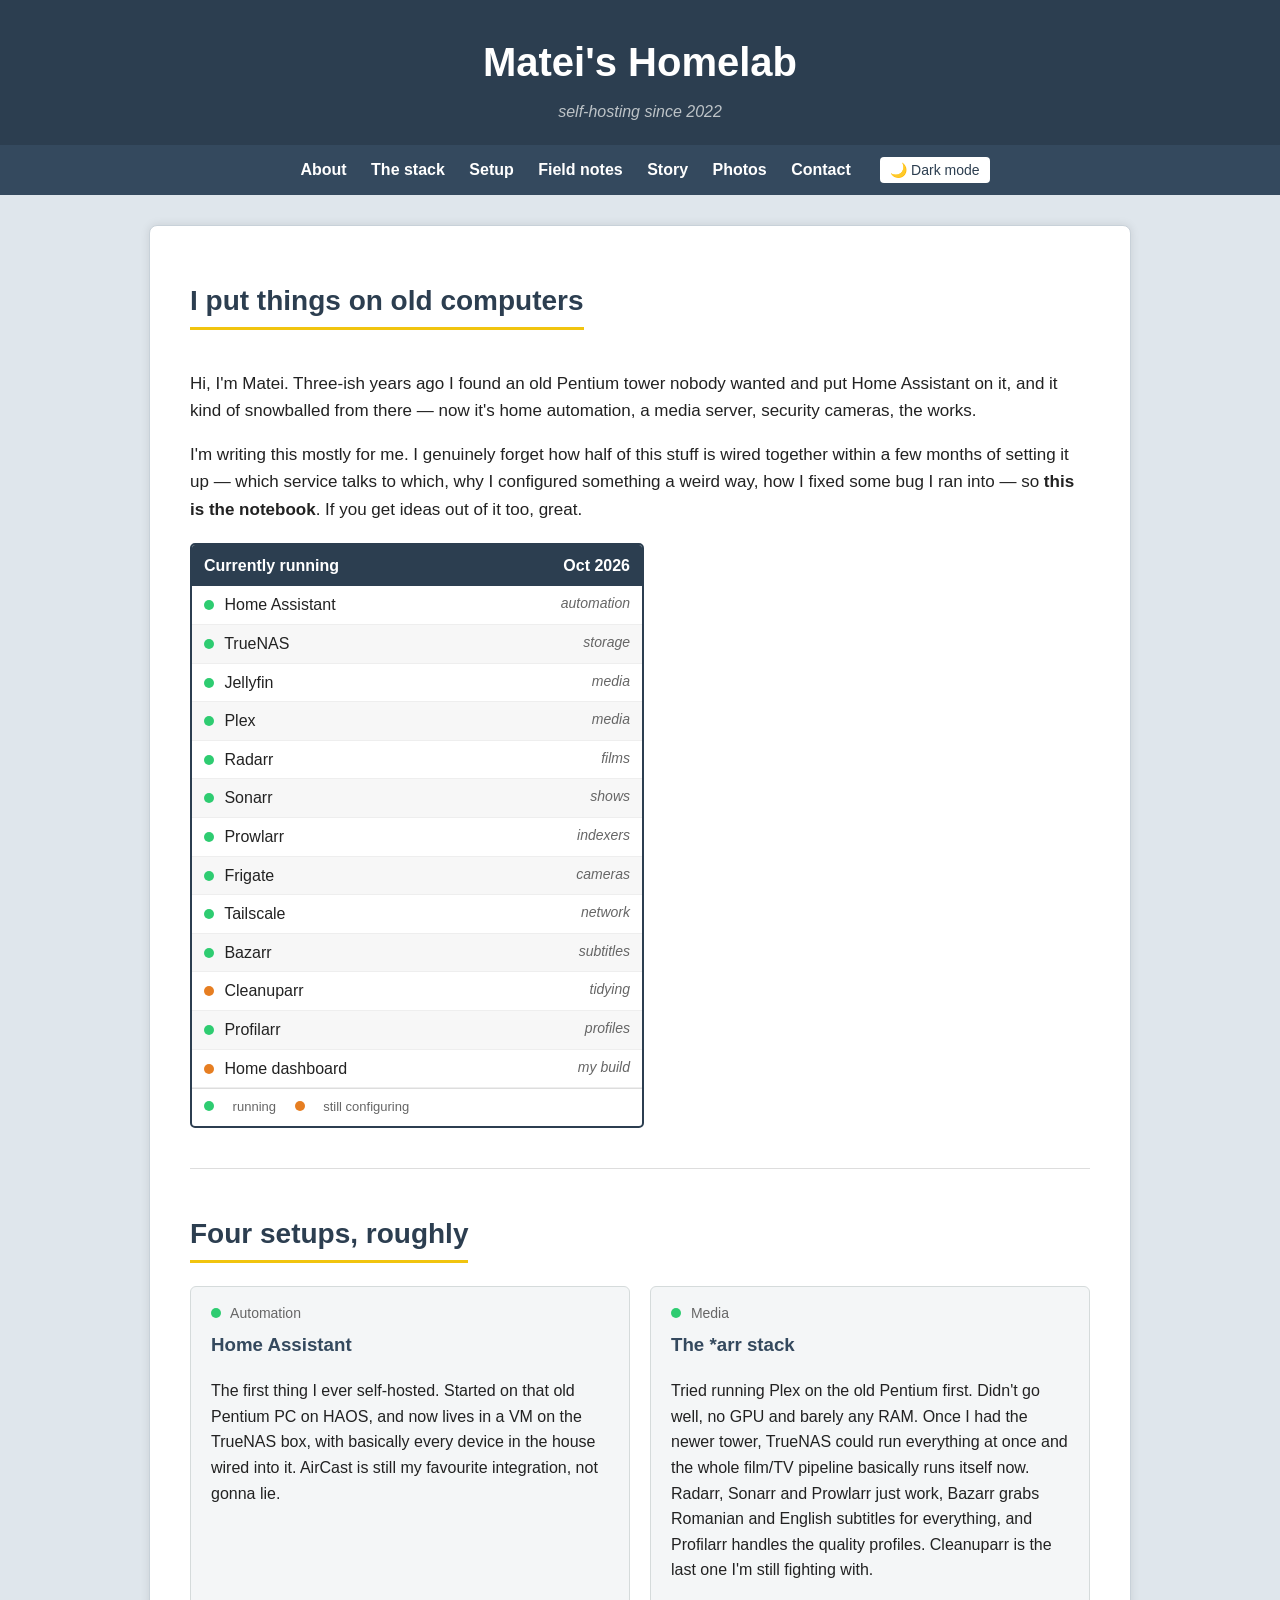
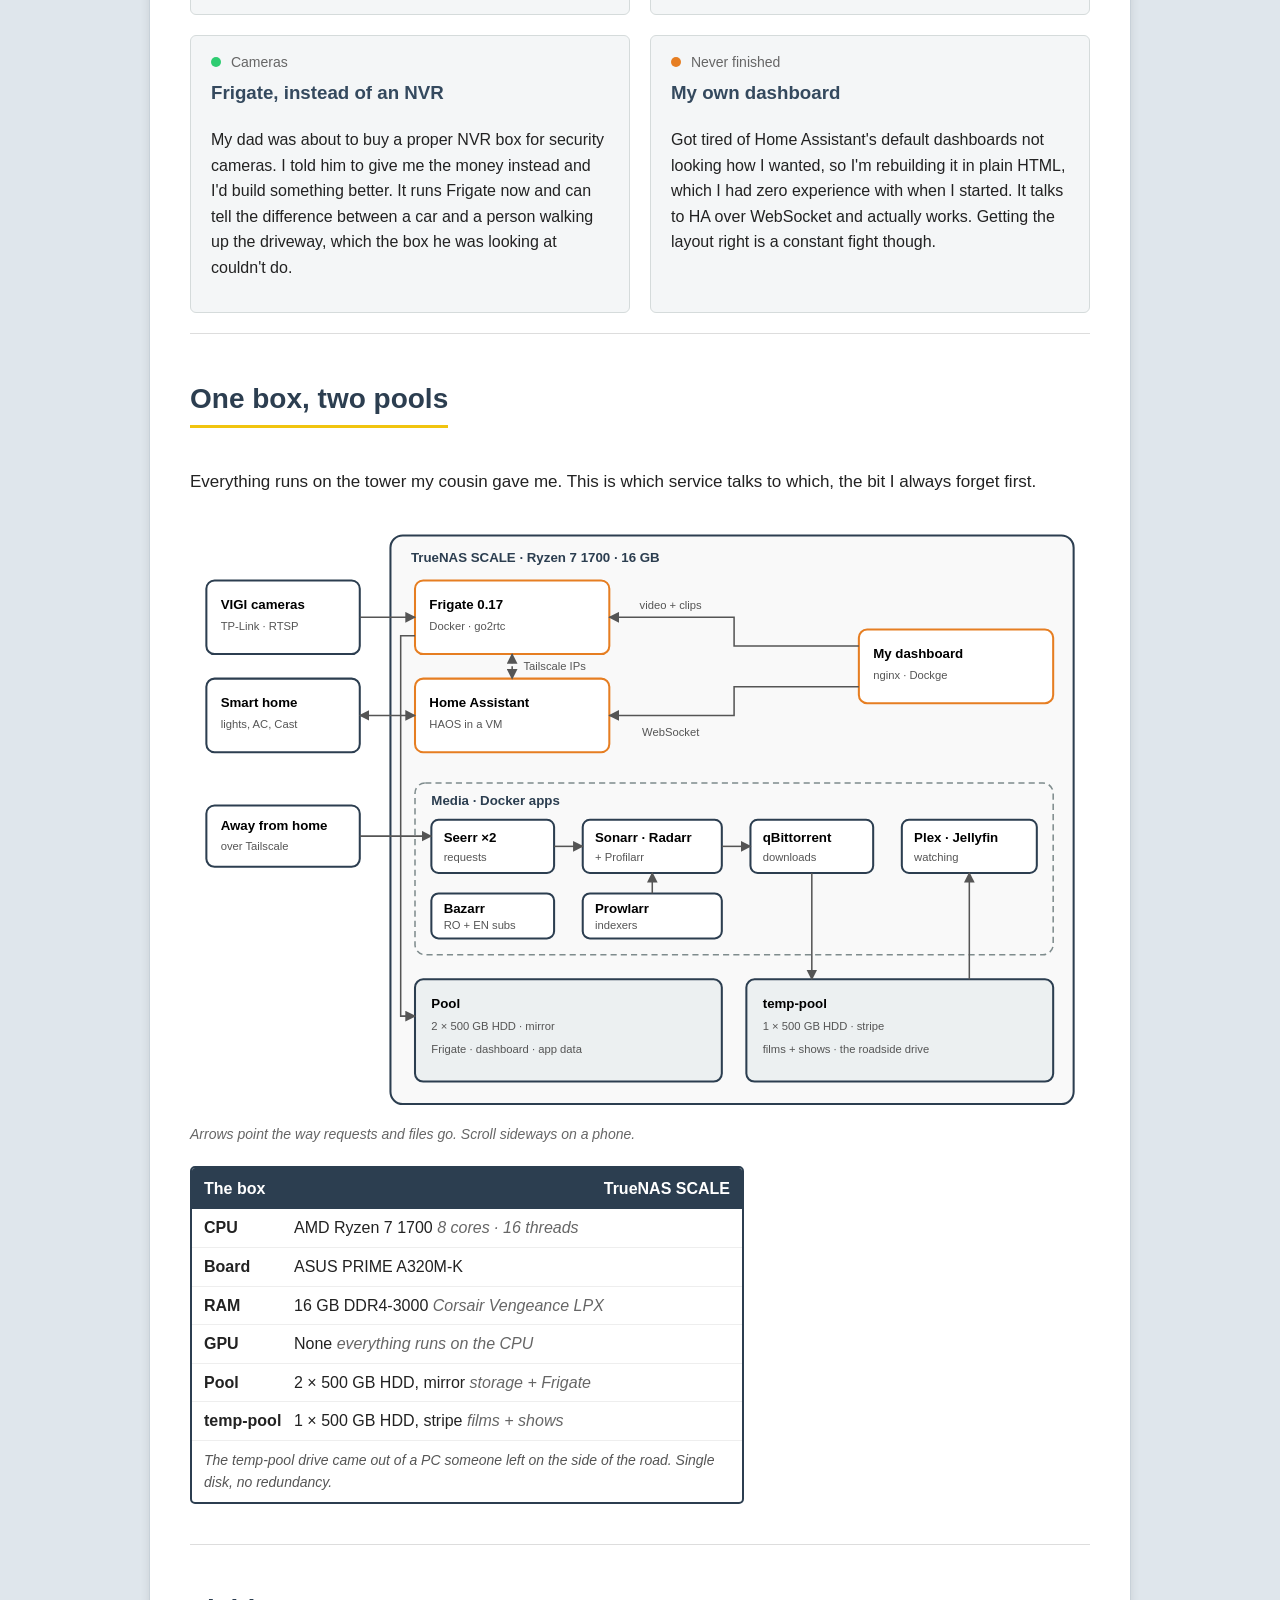
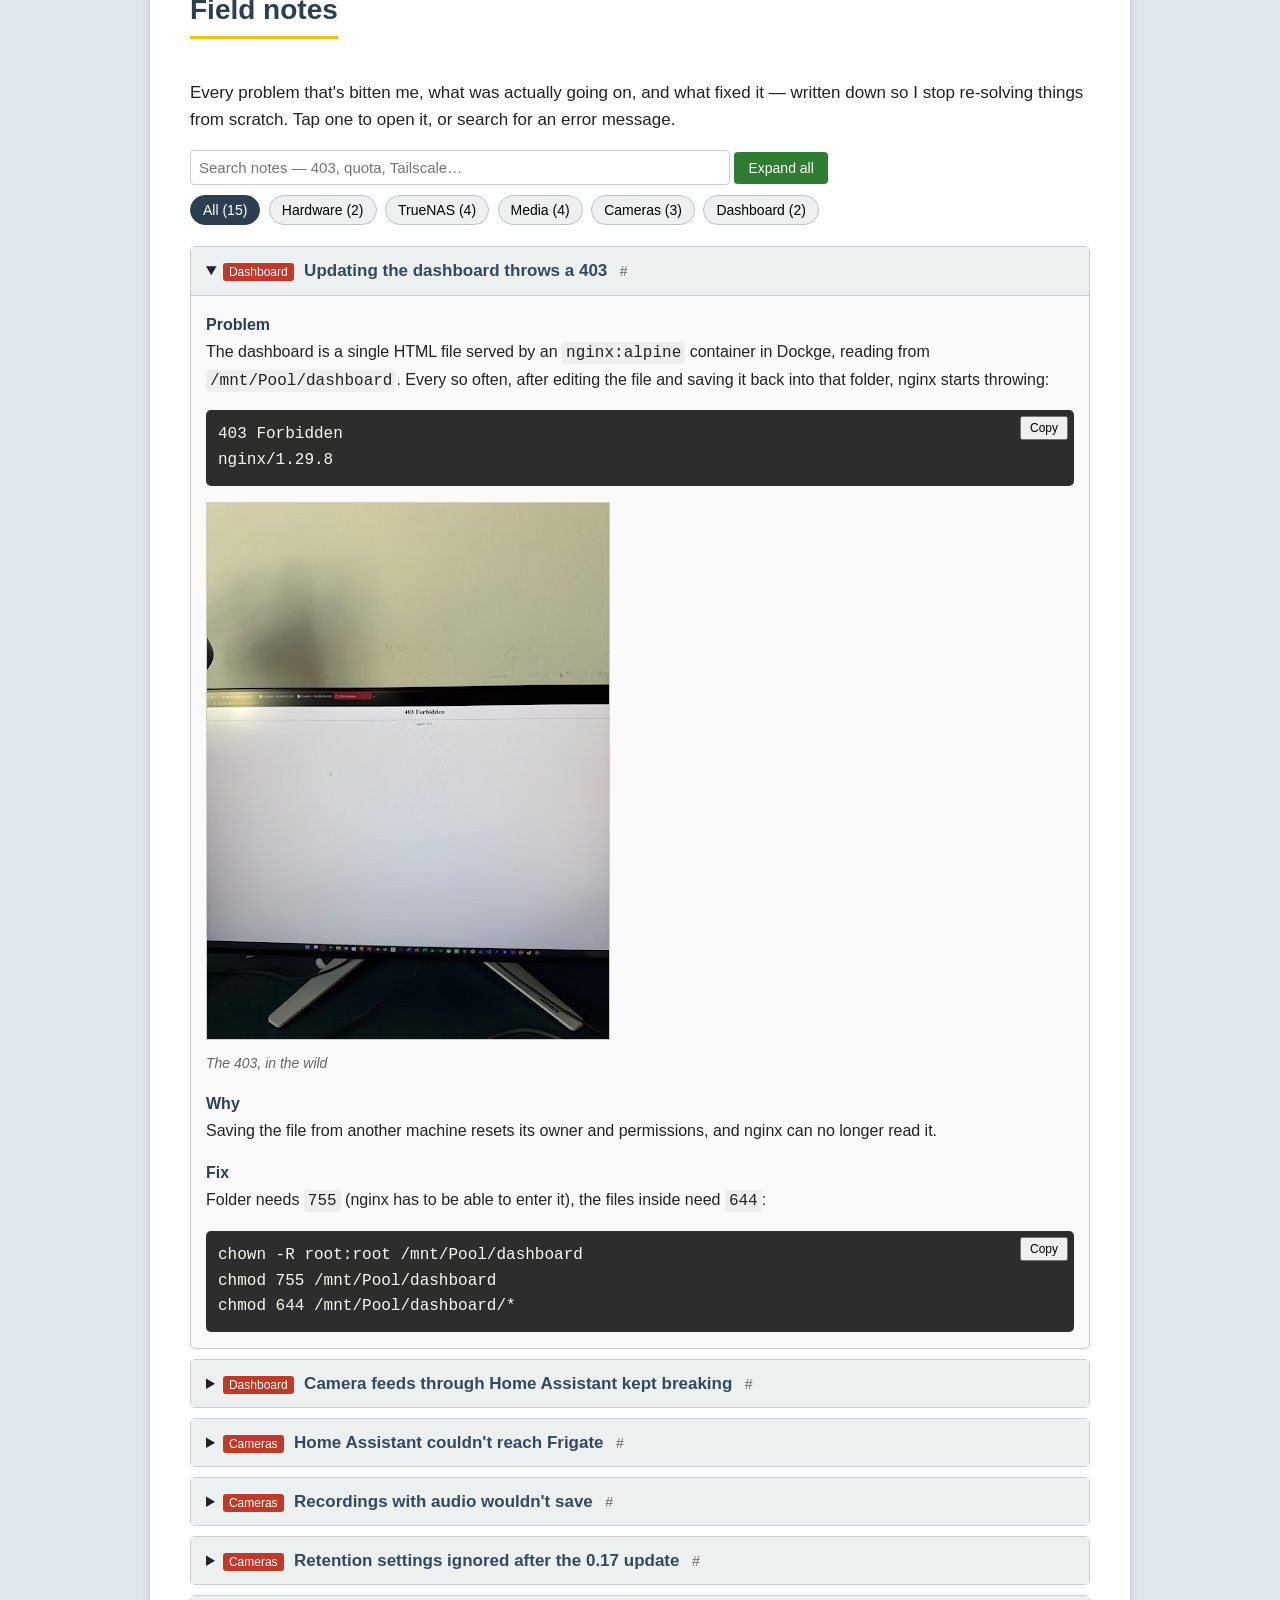
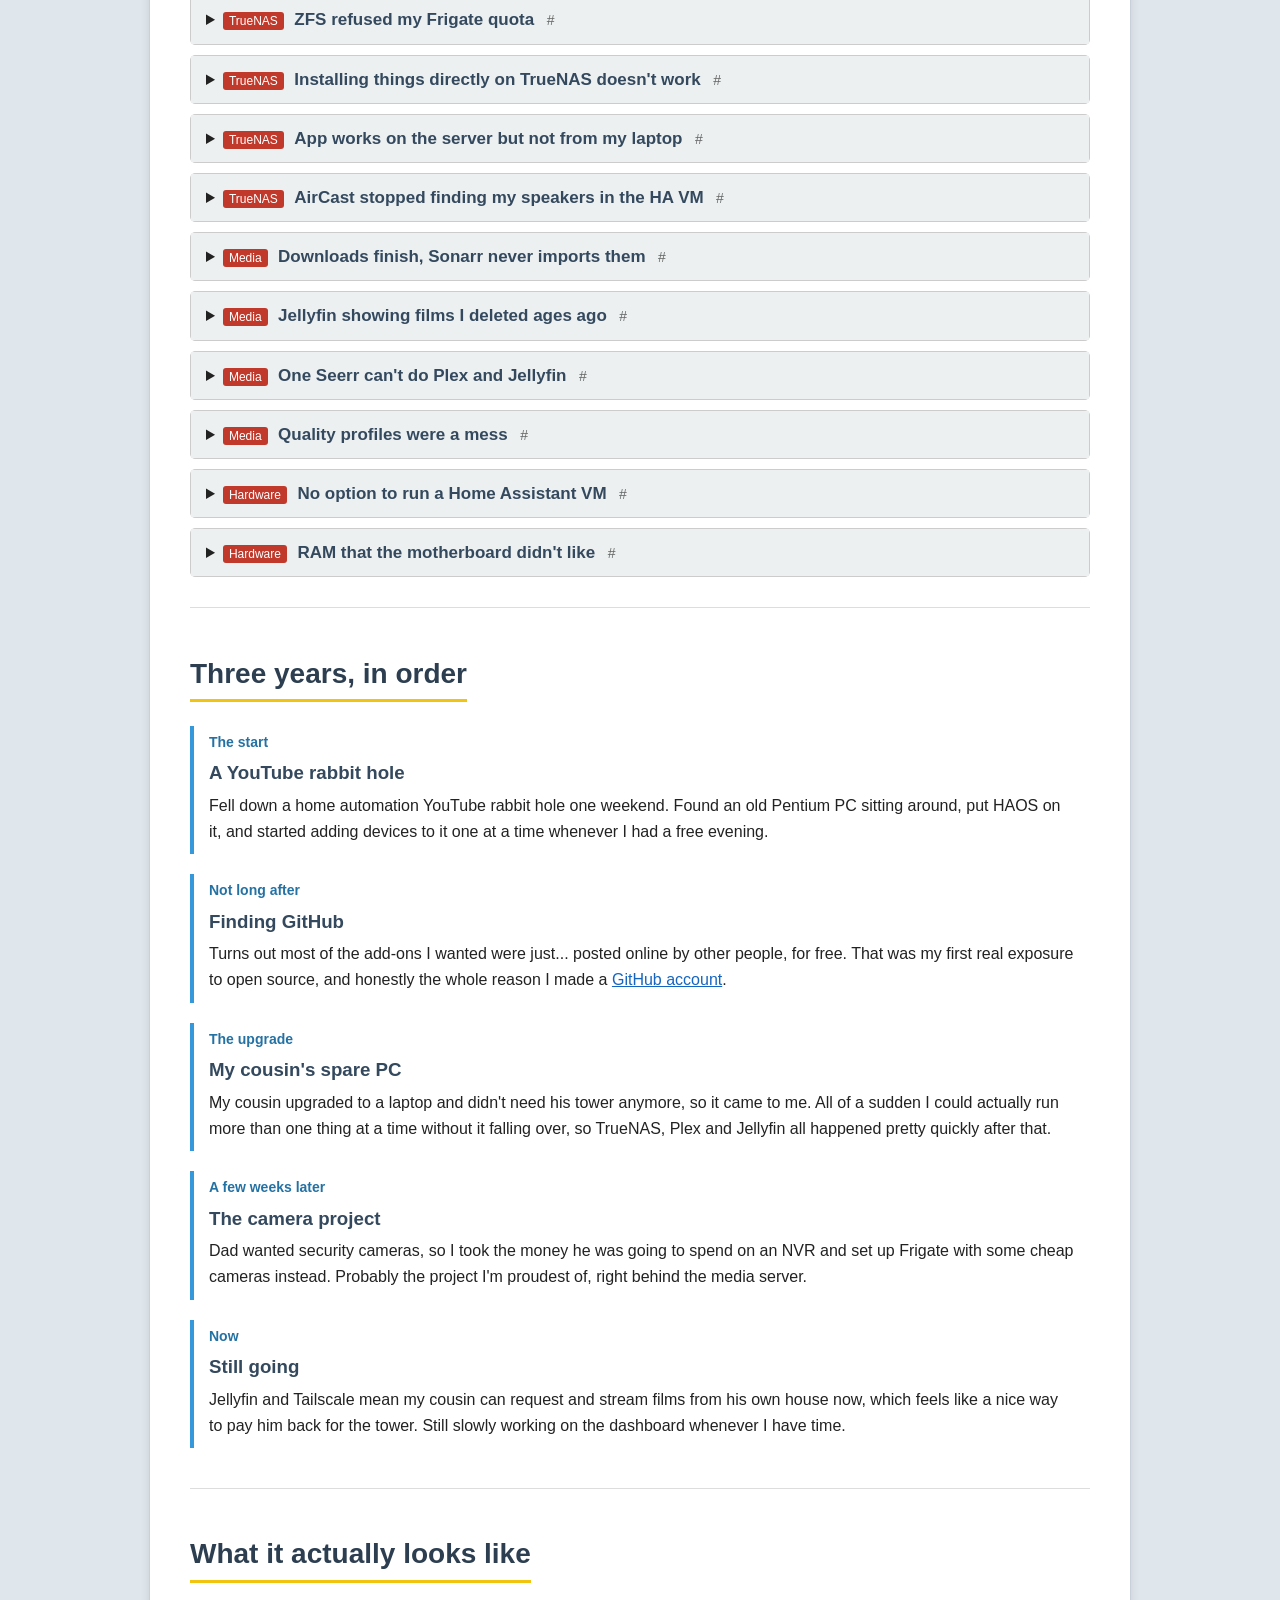
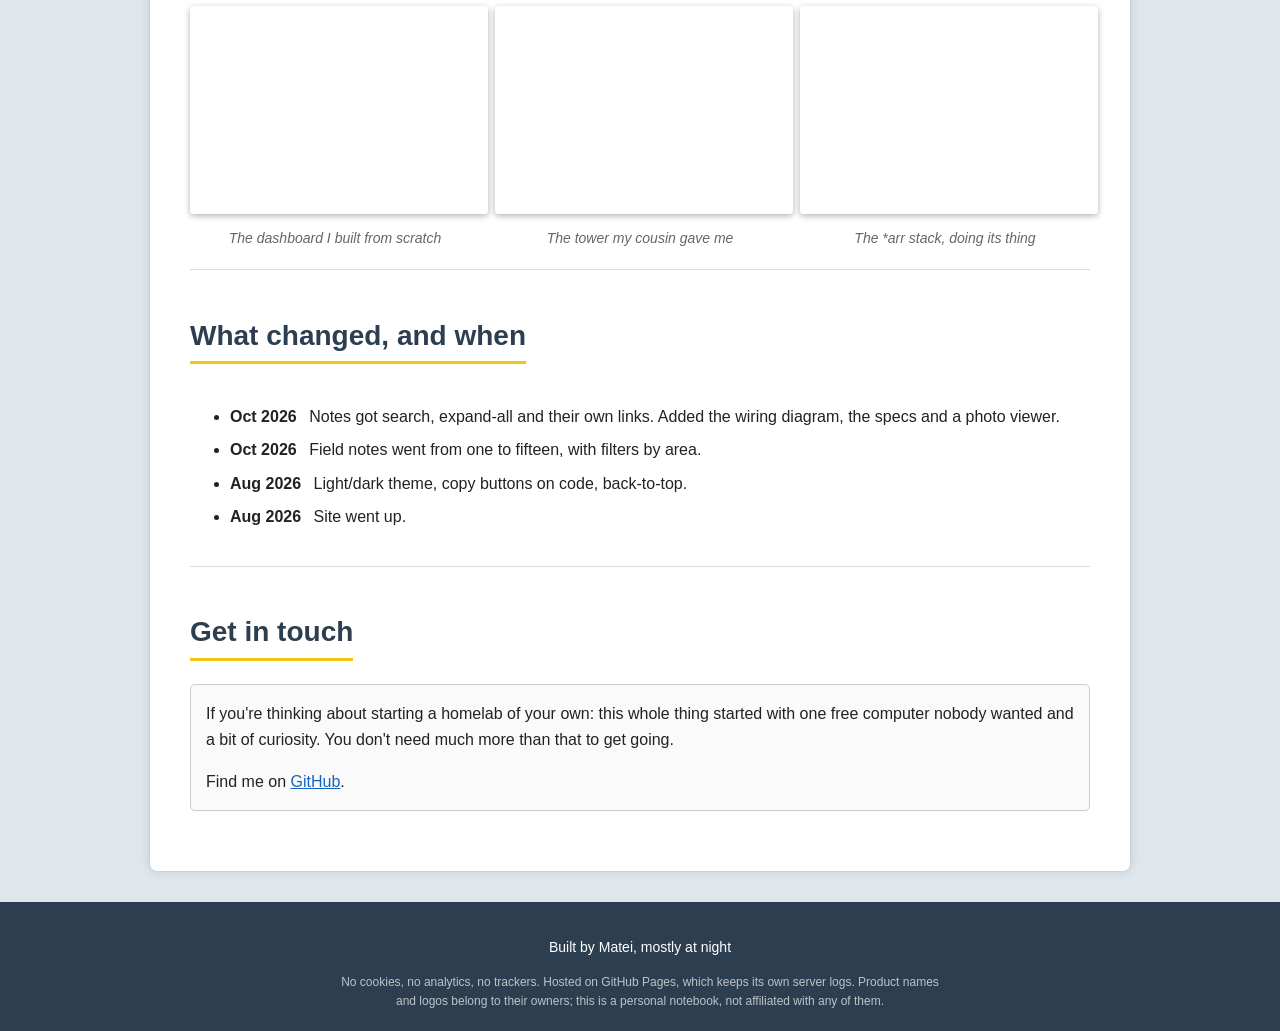
==== commit 8ec1891c: "commit" ====
--- a/index.html
+++ b/index.html
@@ -3,6 +3,7 @@
   <head>
     <meta charset="UTF-8" />
     <meta name="viewport" content="width=device-width, initial-scale=1.0" />
+    <!-- only load things from this site. no inline scripts allowed, that's why theme-init.js is its own file -->
     <meta
       http-equiv="Content-Security-Policy"
       content="default-src 'self'; script-src 'self'; style-src 'self'; font-src 'self'; img-src 'self' data:; connect-src 'none'; object-src 'none'; base-uri 'none'; form-action 'none'"
@@ -12,6 +13,7 @@
       name="description"
       content="A notebook documenting a home self-hosting setup: Home Assistant, TrueNAS, the *arr media stack, Frigate cameras, and a hand-built dashboard."
     />
+    <!-- link previews (discord, whatsapp, twitter etc) -->
     <meta property="og:title" content="Matei's Homelab" />
     <meta
       property="og:description"
@@ -32,22 +34,22 @@
       content="A notebook documenting a home self-hosting setup: Home Assistant, TrueNAS, the *arr media stack, Frigate cameras, and a hand-built dashboard."
     />
     <meta name="twitter:image" content="https://maty3378.github.io/Matei-s-home-Projects/images/dashboard.jpg" />
-    <meta name="theme-color" content="#131519" />
-    <meta name="color-scheme" content="dark light" />
-
+    <meta name="theme-color" content="#2c3e50" />
+    <meta name="color-scheme" content="light dark" />
+
+    <!-- sets light/dark before anything shows up, so it doesn't flash -->
     <script src="theme-init.js"></script>
 
+    <!-- favicon: just the computer emoji -->
     <link
       rel="icon"
-      href="data:image/svg+xml,%3Csvg xmlns='http://www.w3.org/2000/svg' viewBox='0 0 32 32'%3E%3Crect width='32' height='32' rx='7' fill='%23131519'/%3E%3Crect x='7' y='9' width='18' height='5' rx='1.5' fill='none' stroke='%23E8A33D' stroke-width='2'/%3E%3Crect x='7' y='18' width='18' height='5' rx='1.5' fill='none' stroke='%23E8A33D' stroke-width='2'/%3E%3Ccircle cx='10.5' cy='11.5' r='1.3' fill='%234ADE80'/%3E%3Ccircle cx='10.5' cy='20.5' r='1.3' fill='%234ADE80'/%3E%3C/svg%3E"
+      href="data:image/svg+xml,%3Csvg xmlns='http://www.w3.org/2000/svg' viewBox='0 0 100 100'%3E%3Ctext y='.9em' font-size='90'%3E%F0%9F%96%A5%EF%B8%8F%3C/text%3E%3C/svg%3E"
     />
 
     <link rel="stylesheet" href="style.css" />
 
-    <link rel="preload" href="fonts/ibm-plex-sans-latin.woff2" as="font" type="font/woff2" crossorigin />
-    <link rel="preload" href="fonts/bricolage-grotesque-latin.woff2" as="font" type="font/woff2" crossorigin />
-    <link rel="preload" href="fonts/ibm-plex-mono-400-latin.woff2" as="font" type="font/woff2" crossorigin />
-
+
+    <!-- info for search engines -->
     <script type="application/ld+json">
       {
         "@context": "https://schema.org",
@@ -72,28 +74,28 @@
   <body>
     <a class="skip-link" href="#about">Skip to content</a>
 
+
     <header>
       <h1>Matei's Homelab</h1>
-      <div class="nav-wrap">
-        <nav>
-          <a href="#about">About</a>
-          <a href="#stack">The stack</a>
-          <a href="#setup">Setup</a>
-          <a href="#notes">Field notes</a>
-          <a href="#story">Story</a>
-          <a href="#gallery">Photos</a>
-          <a href="#contact">Contact</a>
-        </nav>
-        <button id="theme-toggle" class="theme-toggle" type="button" aria-label="Toggle color theme">
-          <svg class="icon-sun" viewBox="0 0 24 24" fill="none" stroke="currentColor" stroke-width="1.5" stroke-linecap="round" stroke-linejoin="round" aria-hidden="true"><circle cx="12" cy="12" r="4"/><path d="M12 2v2M12 20v2M4.93 4.93l1.41 1.41M17.66 17.66l1.41 1.41M2 12h2M20 12h2M4.93 19.07l1.41-1.41M17.66 6.34l1.41-1.41"/></svg>
-          <svg class="icon-moon" viewBox="0 0 24 24" fill="none" stroke="currentColor" stroke-width="1.5" stroke-linecap="round" stroke-linejoin="round" aria-hidden="true"><path d="M21 12.79A9 9 0 1 1 11.21 3 7 7 0 0 0 21 12.79z"/></svg>
-        </button>
-      </div>
+      <p class="tagline">self-hosting since 2022</p>
     </header>
+
+    <nav>
+      <a href="#about">About</a>
+      <a href="#stack">The stack</a>
+      <a href="#setup">Setup</a>
+      <a href="#notes">Field notes</a>
+      <a href="#story">Story</a>
+      <a href="#gallery">Photos</a>
+      <a href="#contact">Contact</a>
+      <button id="theme-toggle" type="button">
+        <span class="to-dark">&#127769; Dark mode</span>
+        <span class="to-light">&#9728;&#65039; Light mode</span>
+      </button>
+    </nav>
 
     <main>
     <section id="about">
-      <p class="label">Self-hosting since 2022</p>
       <h2>I put things on old computers</h2>
 
       <p class="lede">
@@ -116,6 +118,7 @@
           <span>Oct 2026</span>
         </div>
 
+        <!-- led "on" = green dot (running), "work" = orange dot (still configuring) -->
         <ul class="services">
           <li><span class="led on"><span class="sr-only">Running: </span></span> Home Assistant <i>automation</i></li>
           <li><span class="led on"><span class="sr-only">Running: </span></span> TrueNAS <i>storage</i></li>
@@ -140,7 +143,6 @@
     </section>
 
     <section id="stack">
-      <p class="label">What's running</p>
       <h2>Four setups, roughly</h2>
 
       <div class="cards">
@@ -195,7 +197,6 @@
     </section>
 
     <section id="setup">
-      <p class="label">How it's wired</p>
       <h2>One box, two pools</h2>
 
       <p class="lede">
@@ -203,6 +204,7 @@
         talks to which, the bit I always forget first.
       </p>
 
+      <!-- the wiring diagram. plain svg, the d-* classes in style.css colour it -->
       <figure class="diagram">
         <div class="diagram-scroll">
           <svg viewBox="0 0 880 590" role="img" aria-labelledby="diagram-title diagram-desc">
@@ -328,7 +330,6 @@
     </section>
 
     <section id="notes">
-      <p class="label">Problems I've hit</p>
       <h2>Field notes</h2>
 
       <p class="lede">
@@ -344,7 +345,7 @@
       </div>
 
       <div class="filters" role="group" aria-label="Filter notes by area">
-        <button type="button" class="filter active" data-filter="all" aria-pressed="true">All <span class="count"></span></button>
+        <button type="button" class="filter active" data-filter="all" aria-pressed="true">All</button>
         <button type="button" class="filter" data-filter="hardware" aria-pressed="false">Hardware</button>
         <button type="button" class="filter" data-filter="truenas" aria-pressed="false">TrueNAS</button>
         <button type="button" class="filter" data-filter="media" aria-pressed="false">Media</button>
@@ -354,6 +355,11 @@
 
       <p class="notes-empty" id="notes-empty" role="status" hidden>No notes match that.</p>
 
+      <!--
+        each note: tag + title in the summary, then Problem / Why / Fix.
+        data-tag has to match one of the filter buttons above, and the id is
+        what the # link uses, so don't change ids once they're up.
+      -->
       <div class="notes">
 
         <details class="note" id="dashboard-403" data-tag="dashboard" open>
@@ -723,7 +729,6 @@
     </section>
 
     <section id="story">
-      <p class="label">How it got here</p>
       <h2>Three years, in order</h2>
 
       <div class="step">
@@ -781,7 +786,6 @@
     </section>
 
     <section id="gallery">
-      <p class="label">Photos</p>
       <h2>What it actually looks like</h2>
 
       <div class="shots">
@@ -826,7 +830,6 @@
     </section>
 
     <section id="log">
-      <p class="label">Site log</p>
       <h2>What changed, and when</h2>
 
       <ul class="log">
@@ -850,7 +853,6 @@
     </section>
 
     <section id="contact">
-      <p class="label">Say hi</p>
       <h2>Get in touch</h2>
 
       <div class="note">
@@ -873,6 +875,7 @@
       </p>
     </footer>
 
+    <!-- photo viewer, script.js fills it in when you click a photo -->
     <dialog id="lightbox" class="lightbox" aria-label="Photo">
       <img alt="" />
       <p class="lightbox-caption"></p>
@@ -881,9 +884,7 @@
       </div>
     </dialog>
 
-    <button id="back-to-top" type="button" aria-label="Back to top">
-      <svg viewBox="0 0 24 24" fill="none" stroke="currentColor" stroke-width="1.5" stroke-linecap="round" stroke-linejoin="round" aria-hidden="true"><path d="M12 19V5M5 12l7-7 7 7"/></svg>
-    </button>
+    <button id="back-to-top" type="button" aria-label="Back to top">&uarr; Top</button>
 
     <script src="script.js" defer></script>
   </body>
--- a/style.css
+++ b/style.css
@@ -1,104 +1,35 @@
-@font-face {
-  font-family: "Bricolage Grotesque";
-  font-style: normal;
-  font-weight: 200 800;
-  font-display: swap;
-  src: url("fonts/bricolage-grotesque-latin.woff2") format("woff2");
-}
-
-@font-face {
-  font-family: "IBM Plex Sans";
-  font-style: normal;
-  font-weight: 100 700;
-  font-display: swap;
-  src: url("fonts/ibm-plex-sans-latin.woff2") format("woff2");
-}
-
-@font-face {
-  font-family: "IBM Plex Mono";
-  font-style: normal;
-  font-weight: 400;
-  font-display: swap;
-  src: url("fonts/ibm-plex-mono-400-latin.woff2") format("woff2");
-}
-
-@font-face {
-  font-family: "IBM Plex Mono";
-  font-style: normal;
-  font-weight: 500;
-  font-display: swap;
-  src: url("fonts/ibm-plex-mono-500-latin.woff2") format("woff2");
-}
-
-:root {
-  --bg: #131519;
-  --card: #1B1E24;
-  --border: #252932;
-  --border-strong: #333945;
-  --row-line: rgba(37, 41, 50, 0.5);
-  --well: #22262E;
-  --text: #E6E8EC;
-  --text-dim: #9BA3AF;
-  --green: #4ADE80;
-  --amber: #F0B03E;
-  --copper: #E8A33D;
-  color-scheme: dark;
-}
-
-:root[data-theme="light"] {
-  --bg: #F5F3EF;
-  --card: #FFFFFF;
-  --border: #E3DFD7;
-  --border-strong: #C9C3B8;
-  --row-line: #EEEBE5;
-  --well: #ECE8E1;
-  --text: #1B1E24;
-  --text-dim: #57606A;
-  --copper: #9C5209;
-  color-scheme: light;
-}
-
-:root[data-theme="light"] a:hover {
-  color: #7A4207;
-}
-
+/* style.css for my homelab site */
+
+/* smooth scrolling, unless someone has reduce motion turned on */
 @media (prefers-reduced-motion: no-preference) {
   html {
     scroll-behavior: smooth;
   }
 }
 
-* {
-  margin: 0;
-  padding: 0;
-  box-sizing: border-box;
-}
-
 body {
-  background-color: var(--bg);
-  color: var(--text);
-  font-family: "IBM Plex Sans", sans-serif;
-  line-height: 1.65;
+  margin: 0;
+  font-family: Arial, Helvetica, sans-serif;
+  font-size: 16px;
+  line-height: 1.6;
+  background-color: #dfe6ec;
+  color: #222;
 }
 
 a {
-  color: var(--copper);
+  color: #1565c0;
 }
 
 a:hover {
-  color: #FFC46B;
-}
-
-b,
-strong {
-  font-weight: 500;
-}
-
-:focus-visible {
-  outline: 2px solid var(--copper);
-  outline-offset: 3px;
-}
-
+  color: #0d47a1;
+}
+
+code,
+pre {
+  font-family: "Courier New", Courier, monospace;
+}
+
+/* hidden but screen readers still read it */
 .sr-only {
   position: absolute;
   width: 1px;
@@ -113,670 +44,231 @@
 
 .skip-link {
   position: absolute;
-  top: -100%;
-  left: 24px;
-  z-index: 100;
-  padding: 10px 16px;
-  background-color: var(--copper);
-  color: var(--bg);
-  font-family: "IBM Plex Mono", monospace;
-  font-size: 0.78rem;
+  left: -9999px;
+}
+
+.skip-link:focus {
+  left: 10px;
+  top: 10px;
+  padding: 10px;
+  background-color: white;
+}
+
+
+/* ===== header ===== */
+
+header {
+  background-color: #2c3e50;
+  color: white;
+  text-align: center;
+  padding: 30px 20px 20px;
+}
+
+header h1 {
+  margin: 0;
+  font-size: 40px;
+}
+
+.tagline {
+  margin: 5px 0 0;
+  color: #bdc3c7;
+  font-style: italic;
+}
+
+
+/* ===== nav bar ===== */
+
+nav {
+  background-color: #34495e;
+  text-align: center;
+  padding: 12px;
+}
+
+nav a {
+  color: white;
+  font-weight: bold;
   text-decoration: none;
-  border-radius: 0 0 6px 6px;
-  transition: top 0.15s ease;
-}
-
-.skip-link:focus {
-  top: 0;
-}
-
-header {
-  border-bottom: 1px solid var(--border);
-  padding: 18px 24px;
-  display: flex;
-  flex-wrap: wrap;
-  gap: 16px;
-  justify-content: space-between;
-  align-items: center;
-
-  position: sticky;
-  top: 0;
-  background-color: var(--bg);
-  z-index: 10;
-}
-
-header h1 {
-  font-family: "IBM Plex Mono", monospace;
-  font-size: 0.85rem;
-  font-weight: 500;
-  letter-spacing: 0.1em;
-  text-transform: uppercase;
-  color: var(--text-dim);
-}
-
-.nav-wrap {
-  display: flex;
-  align-items: center;
-  gap: 20px;
-  flex-wrap: wrap;
-}
-
-nav {
-  display: flex;
-  flex-wrap: wrap;
-  gap: 6px 20px;
-}
-
-nav a {
-  font-family: "IBM Plex Mono", monospace;
-  font-size: 0.78rem;
-  color: var(--text-dim);
-  text-decoration: none;
+  margin: 0 10px;
 }
 
 nav a:hover {
-  color: var(--copper);
-}
-
-nav a.active {
-  color: var(--copper);
-}
-
-.theme-toggle {
-  display: inline-flex;
-  align-items: center;
-  justify-content: center;
-  width: 32px;
-  height: 32px;
-  flex-shrink: 0;
-  border: 1px solid var(--border);
-  border-radius: 6px;
-  background-color: transparent;
-  color: var(--text-dim);
+  color: #f1c40f;
+  text-decoration: underline;
+}
+
+#theme-toggle {
+  margin-left: 15px;
+  padding: 5px 10px;
+  font-size: 14px;
+  color: #2c3e50;
+  background-color: white;
+  border: none;
+  border-radius: 4px;
   cursor: pointer;
 }
 
-.theme-toggle:hover {
-  color: var(--copper);
-  border-color: var(--border-strong);
-}
-
-.theme-toggle svg {
-  width: 16px;
-  height: 16px;
-}
-
-.theme-toggle .icon-moon {
+#theme-toggle:hover {
+  background-color: #ecf0f1;
+}
+
+/* shows "dark mode" or "light mode" depending on which one you're in */
+#theme-toggle .to-light {
   display: none;
 }
 
-:root[data-theme="light"] .theme-toggle .icon-sun {
+.dark #theme-toggle .to-dark {
   display: none;
 }
 
-:root[data-theme="light"] .theme-toggle .icon-moon {
-  display: block;
+.dark #theme-toggle .to-light {
+  display: inline;
+}
+
+
+/* ===== main box ===== */
+
+main {
+  max-width: 900px;
+  margin: 30px auto;
+  padding: 10px 40px 30px;
+  background-color: white;
+  border: 1px solid #c8d1d9;
+  border-radius: 8px;
+  box-shadow: 0 0 10px rgba(0, 0, 0, 0.1);
 }
 
 section {
-  max-width: 900px;
-  margin: 0 auto;
-  padding: 70px 24px;
-  border-bottom: 1px solid var(--border);
-}
-
-section[id],
-.notes .note {
-  scroll-margin-top: 90px;
-}
-
-.label {
-  font-family: "IBM Plex Mono", monospace;
-  font-size: 0.72rem;
-  letter-spacing: 0.15em;
-  text-transform: uppercase;
-  color: var(--copper);
-  margin-bottom: 10px;
+  padding: 20px 0;
+  border-bottom: 1px solid #ddd;
+}
+
+section:last-child {
+  border-bottom: none;
 }
 
 h2 {
-  font-family: "Bricolage Grotesque", sans-serif;
-  font-weight: 800;
-  font-size: 2.3rem;
-  line-height: 1.1;
-  letter-spacing: -0.02em;
-  margin-bottom: 24px;
+  display: inline-block;
+  color: #2c3e50;
+  font-size: 28px;
+  padding-bottom: 3px;
+  border-bottom: 3px solid #f1c40f;
 }
 
 h3 {
-  font-family: "Bricolage Grotesque", sans-serif;
-  font-weight: 600;
-  font-size: 1.25rem;
-  margin-bottom: 8px;
+  color: #34495e;
 }
 
 .lede {
-  color: var(--text-dim);
-  font-size: 1.05rem;
-  max-width: 55ch;
-  margin-bottom: 14px;
-}
+  font-size: 17px;
+}
+
+.lede-gap {
+  margin-top: 25px;
+}
+
+
+/* ===== status box (currently running, specs, 404) ===== */
 
 .panel {
-  background-color: var(--card);
-  border: 1px solid var(--border);
-  border-radius: 10px;
-  margin-top: 34px;
-  max-width: 460px;
+  max-width: 450px;
+  margin: 20px 0;
+  border: 2px solid #2c3e50;
+  border-radius: 5px;
   overflow: hidden;
 }
 
 .panel-top {
   display: flex;
   justify-content: space-between;
-  padding: 12px 16px;
-  border-bottom: 1px solid var(--border);
-  font-family: "IBM Plex Mono", monospace;
-  font-size: 0.68rem;
-  letter-spacing: 0.1em;
-  text-transform: uppercase;
-  color: var(--text-dim);
+  padding: 8px 12px;
+  background-color: #2c3e50;
+  color: white;
+  font-weight: bold;
 }
 
 .services {
   list-style: none;
+  margin: 0;
+  padding: 0;
 }
 
 .services li {
-  display: flex;
-  align-items: center;
-  gap: 10px;
-  padding: 9px 16px;
-  border-bottom: 1px solid var(--row-line);
-  font-family: "IBM Plex Mono", monospace;
-  font-size: 0.82rem;
-}
-
-.services li:last-child {
-  border-bottom: none;
+  padding: 6px 12px;
+  border-bottom: 1px solid #eee;
+  overflow: hidden;
+}
+
+.services li:nth-child(even) {
+  background-color: #f7f7f7;
 }
 
 .services i {
-  margin-left: auto;
-  font-style: normal;
-  font-size: 0.68rem;
-  text-transform: uppercase;
-  letter-spacing: 0.05em;
-  color: var(--text-dim);
+  float: right;
+  font-size: 14px;
+  color: #666;
+}
+
+/* green = running, orange = still setting it up */
+.led {
+  display: inline-block;
+  width: 10px;
+  height: 10px;
+  margin-right: 6px;
+  border-radius: 50%;
+  background-color: gray;
+}
+
+.led.on {
+  background-color: #2ecc71;
+}
+
+.led.work {
+  background-color: #e67e22;
 }
 
 .key {
-  display: flex;
-  gap: 18px;
-  padding: 11px 16px;
-  border-top: 1px solid var(--border);
-  font-family: "IBM Plex Mono", monospace;
-  font-size: 0.68rem;
-  color: var(--text-dim);
+  padding: 8px 12px;
+  font-size: 13px;
+  color: #666;
+  border-top: 1px solid #ddd;
 }
 
 .key span {
-  display: flex;
-  align-items: center;
-  gap: 6px;
-}
-
-.led {
-  width: 9px;
-  height: 9px;
-  border-radius: 50%;
-  background-color: #5A6373;
-  flex-shrink: 0;
-  display: inline-block;
-}
-
-.led.on {
-  background-color: var(--green);
-  box-shadow: 0 0 9px -1px var(--green);
-}
-
-.led.work {
-  background-color: var(--amber);
-  box-shadow: 0 0 9px -1px var(--amber);
-  animation: breathe 2.4s infinite;
-}
-
-@keyframes breathe {
-  50% { opacity: 0.35; }
-}
+  margin-right: 15px;
+}
+
+
+/* ===== the stack ===== */
 
 .cards {
-  display: grid;
-  grid-template-columns: repeat(auto-fit, minmax(280px, 1fr));
-  gap: 16px;
-}
-
-.card {
-  background-color: var(--card);
-  border: 1px solid var(--border);
-  border-radius: 10px;
-  padding: 24px;
-}
-
-.card:hover {
-  border-color: var(--border-strong);
-}
-
-.card p {
-  color: var(--text-dim);
-  font-size: 0.95rem;
-}
-
-.kicker {
-  display: flex;
-  align-items: center;
-  gap: 8px;
-  font-family: "IBM Plex Mono", monospace;
-  font-size: 0.68rem;
-  letter-spacing: 0.12em;
-  text-transform: uppercase;
-  color: var(--text-dim);
-  margin-bottom: 14px;
-}
-
-.step {
-  border-left: 1px solid var(--border);
-  padding: 0 0 30px 24px;
-  position: relative;
-}
-
-.step::before {
-  content: "";
-  position: absolute;
-  left: -5px;
-  top: 9px;
-  width: 9px;
-  height: 9px;
-  border-radius: 50%;
-  background-color: var(--border-strong);
-  border: 2px solid var(--bg);
-}
-
-.step.last {
-  border-left-color: transparent;
-  padding-bottom: 0;
-}
-
-.step.last::before {
-  background-color: var(--copper);
-  box-shadow: 0 0 10px -1px var(--copper);
-}
-
-.when {
-  font-family: "IBM Plex Mono", monospace;
-  font-size: 0.7rem;
-  letter-spacing: 0.1em;
-  text-transform: uppercase;
-  color: var(--copper);
-  margin-bottom: 4px;
-}
-
-.step p:last-child {
-  color: var(--text-dim);
-  font-size: 0.95rem;
-  max-width: 60ch;
-}
-
-.shots {
-  display: grid;
-  grid-template-columns: repeat(auto-fit, minmax(240px, 1fr));
-  gap: 16px;
-}
-
-figure {
-  background-color: var(--card);
-  border: 1px solid var(--border);
-  border-radius: 10px;
-  overflow: hidden;
-}
-
-.shots img {
-  width: 100%;
-  height: 190px;
-  object-fit: cover;
-  display: block;
-  background-color: var(--well);
-}
-
-.shot-placeholder {
-  height: 190px;
-  display: flex;
-  flex-direction: column;
-  align-items: center;
-  justify-content: center;
-  gap: 10px;
-  background-color: var(--well);
-  color: var(--text-dim);
-}
-
-.shot-placeholder[hidden] {
-  display: none;
-}
-
-.shot-placeholder svg {
-  width: 28px;
-  height: 28px;
-  opacity: 0.6;
-}
-
-.shot-placeholder span {
-  font-family: "IBM Plex Mono", monospace;
-  font-size: 0.7rem;
-  letter-spacing: 0.08em;
-  text-transform: uppercase;
-}
-
-figcaption {
-  padding: 12px 16px;
-  font-family: "IBM Plex Mono", monospace;
-  font-size: 0.72rem;
-  color: var(--text-dim);
-}
-
-.note {
-  background-color: var(--card);
-  border: 1px solid var(--border);
-  border-left: 3px solid var(--copper);
-  border-radius: 0 10px 10px 0;
-  padding: 24px;
-  max-width: 60ch;
-}
-
-.note h3 {
-  margin-bottom: 12px;
-}
-
-.note p {
-  color: var(--text-dim);
-}
-
-.note p + p {
-  margin-top: 14px;
-}
-
-.note code {
-  font-family: "IBM Plex Mono", monospace;
-  font-size: 0.9em;
-  color: var(--text);
-  background-color: var(--bg);
-  padding: 2px 5px;
-  border-radius: 4px;
-}
-
-.note figure {
-  margin-top: 14px;
-  width: fit-content;
-  max-width: 100%;
-}
-
-.note figure img {
-  display: block;
-  max-width: 100%;
-  height: auto;
-}
-
-.note pre {
-  position: relative;
-  background-color: var(--bg);
-  border: 1px solid var(--border);
-  border-radius: 6px;
-  padding: 14px 16px;
-  margin-top: 14px;
-  overflow-x: auto;
-}
-
-.note pre code {
-  background-color: transparent;
-  padding: 0;
-  color: var(--text-dim);
-  white-space: pre;
-}
-
-/* field notes */
-.notes-tools {
   display: flex;
   flex-wrap: wrap;
-  gap: 8px;
-  margin-top: 26px;
-  max-width: 68ch;
-}
-
-.note-search {
-  flex: 1 1 240px;
-  min-width: 0;
-  padding: 9px 14px;
-  font-family: "IBM Plex Mono", monospace;
-  font-size: 0.82rem;
-  color: var(--text);
-  background-color: var(--card);
-  border: 1px solid var(--border);
-  border-radius: 8px;
-}
-
-.note-search::placeholder {
-  color: var(--text-dim);
-}
-
-.note-search:focus-visible {
-  outline-offset: 0;
-}
-
-.tool-btn {
-  padding: 9px 14px;
-  font-family: "IBM Plex Mono", monospace;
-  font-size: 0.72rem;
-  letter-spacing: 0.05em;
-  text-transform: uppercase;
-  color: var(--text-dim);
-  background-color: transparent;
-  border: 1px solid var(--border);
-  border-radius: 8px;
-  cursor: pointer;
-}
-
-.tool-btn:hover {
-  color: var(--copper);
-  border-color: var(--border-strong);
-}
-
-.notes-empty {
-  font-family: "IBM Plex Mono", monospace;
-  font-size: 0.82rem;
-  color: var(--text-dim);
-  margin-bottom: 12px;
-}
-
-.filters {
-  display: flex;
-  flex-wrap: wrap;
-  gap: 8px;
-  margin: 14px 0 20px;
-}
-
-.filter {
-  padding: 6px 12px;
-  font-family: "IBM Plex Mono", monospace;
-  font-size: 0.72rem;
-  letter-spacing: 0.05em;
-  text-transform: uppercase;
-  color: var(--text-dim);
-  background-color: transparent;
-  border: 1px solid var(--border);
-  border-radius: 999px;
-  cursor: pointer;
-}
-
-.filter:hover {
-  color: var(--copper);
-  border-color: var(--border-strong);
-}
-
-.filter.active {
-  color: var(--bg);
-  background-color: var(--copper);
-  border-color: var(--copper);
-}
-
-.filter .count {
-  opacity: 0.75;
-}
-
-.notes {
-  display: flex;
-  flex-direction: column;
-  gap: 12px;
-}
-
-.notes .note {
-  max-width: 68ch;
-  padding: 0;
-}
-
-.notes .note[hidden] {
-  display: none;
-}
-
-.note summary {
-  display: flex;
-  flex-wrap: wrap;
-  align-items: baseline;
-  gap: 4px 12px;
-  padding: 18px 48px 18px 24px;
-  cursor: pointer;
-  list-style: none;
-  position: relative;
-}
-
-.note summary::-webkit-details-marker {
-  display: none;
-}
-
-.note summary::after {
-  content: "+";
-  position: absolute;
-  right: 22px;
-  top: 50%;
-  transform: translateY(-50%);
-  font-family: "IBM Plex Mono", monospace;
-  font-size: 1.1rem;
-  color: var(--text-dim);
-}
-
-.note[open] summary::after {
-  content: "\2212";
-  color: var(--copper);
-}
-
-.note summary:hover h3 {
-  color: var(--copper);
-}
-
-.notes .note summary h3 {
-  margin: 0;
-  font-size: 1.1rem;
-}
-
-.notes .note > :not(summary) {
-  margin-left: 24px;
-  margin-right: 24px;
-}
-
-.notes .note > :last-child {
-  margin-bottom: 24px;
-}
-
-.permalink {
-  font-family: "IBM Plex Mono", monospace;
-  font-size: 0.8rem;
-  color: var(--text-dim);
-  text-decoration: none;
-  opacity: 0;
-}
-
-.note summary:hover .permalink,
-.permalink:focus-visible {
-  opacity: 1;
-}
-
-.permalink:hover {
-  color: var(--copper);
-}
-
-@media (hover: none) {
-  .permalink {
-    opacity: 0.6;
-  }
-}
-
-.updated {
-  font-family: "IBM Plex Mono", monospace;
-  font-size: 0.66rem;
-  letter-spacing: 0.08em;
-  text-transform: uppercase;
-  color: var(--text-dim);
-}
-
-.tag {
-  font-family: "IBM Plex Mono", monospace;
-  font-size: 0.66rem;
-  letter-spacing: 0.12em;
-  text-transform: uppercase;
-  color: var(--copper);
-  min-width: 7.5em;
-}
-
-.notes .note .nl {
-  font-family: "IBM Plex Mono", monospace;
-  font-size: 0.68rem;
-  letter-spacing: 0.12em;
-  text-transform: uppercase;
-  color: var(--text);
-  margin-top: 16px;
-  margin-bottom: 4px;
-}
-
-.notes .note .nl + p {
-  margin-top: 0;
-}
-
-.notes .note summary + .nl {
-  margin-top: 0;
-}
-
-.copy-btn {
-  position: absolute;
-  top: 10px;
-  right: 10px;
-  padding: 4px 10px;
-  font-family: "IBM Plex Mono", monospace;
-  font-size: 0.68rem;
-  letter-spacing: 0.05em;
-  text-transform: uppercase;
-  color: var(--text-dim);
-  background-color: var(--card);
-  border: 1px solid var(--border);
-  border-radius: 4px;
-  cursor: pointer;
-}
-
-.copy-btn:hover {
-  color: var(--copper);
-  border-color: var(--border-strong);
-}
-
-/* setup */
+  gap: 20px;
+}
+
+.card {
+  flex: 1 1 300px;
+  padding: 15px 20px;
+  background-color: #f4f6f7;
+  border: 1px solid #d5dbdb;
+  border-radius: 6px;
+}
+
+.card h3 {
+  margin-top: 5px;
+}
+
+.kicker {
+  margin: 0;
+  font-size: 14px;
+  color: #666;
+}
+
+
+/* ===== setup diagram ===== */
+
 .diagram {
-  margin-top: 30px;
+  margin: 20px 0;
 }
 
 .diagram-scroll {
@@ -791,57 +283,57 @@
 }
 
 .d-box {
-  fill: var(--card);
-  stroke: var(--border);
-  stroke-width: 1.5;
+  fill: white;
+  stroke: #2c3e50;
+  stroke-width: 2;
 }
 
 .d-accent {
-  stroke: var(--copper);
-  stroke-opacity: 0.6;
+  stroke: #e67e22;
 }
 
 .d-disk {
-  fill: var(--bg);
+  fill: #ecf0f1;
 }
 
 .d-zone {
   fill: none;
-  stroke: var(--border);
+  stroke: #7f8c8d;
   stroke-width: 1.5;
-  stroke-dasharray: 5 5;
+  stroke-dasharray: 6 4;
 }
 
 .d-zone-main {
-  fill: var(--bg);
+  fill: #f9f9f9;
+  stroke: #2c3e50;
+  stroke-width: 2;
   stroke-dasharray: none;
 }
 
 .d-zone-label {
-  font-family: "IBM Plex Mono", monospace;
-  font-size: 11px;
-  letter-spacing: 0.12em;
-  text-transform: uppercase;
-  fill: var(--copper);
+  font-family: Arial, sans-serif;
+  font-size: 13px;
+  font-weight: bold;
+  fill: #2c3e50;
 }
 
 .d-title {
-  font-family: "IBM Plex Sans", sans-serif;
+  font-family: Arial, sans-serif;
   font-size: 13px;
-  font-weight: 500;
-  fill: var(--text);
+  font-weight: bold;
+  fill: black;
 }
 
 .d-sub,
 .d-label {
-  font-family: "IBM Plex Mono", monospace;
+  font-family: Arial, sans-serif;
   font-size: 11px;
-  fill: var(--text-dim);
+  fill: #555;
 }
 
 .d-edge {
   fill: none;
-  stroke: var(--text-dim);
+  stroke: #555;
   stroke-width: 1.5;
 }
 
@@ -850,244 +342,555 @@
 }
 
 .d-arrow {
-  fill: var(--text-dim);
-}
+  fill: #555;
+}
+
+
+/* ===== specs ===== */
 
 .specs-panel {
-  max-width: 560px;
+  max-width: 550px;
+}
+
+.specs {
+  margin: 0;
 }
 
 .specs div {
+  padding: 6px 12px;
+  border-bottom: 1px solid #eee;
+}
+
+.specs dt {
+  display: inline-block;
+  width: 90px;
+  font-weight: bold;
+}
+
+.specs dd {
+  display: inline;
+  margin: 0;
+}
+
+.specs dd i {
+  color: #666;
+}
+
+.specs-note {
+  margin: 0;
+  padding: 8px 12px;
+  font-size: 14px;
+  font-style: italic;
+  color: #555;
+}
+
+
+/* ===== field notes ===== */
+
+.notes-tools {
+  margin: 15px 0 10px;
+}
+
+.note-search {
+  width: 60%;
+  padding: 8px;
+  font-size: 15px;
+  border: 1px solid #ccc;
+  border-radius: 4px;
+}
+
+.tool-btn {
+  padding: 8px 14px;
+  font-size: 14px;
+  color: white;
+  background-color: #2e7d32;
+  border: none;
+  border-radius: 4px;
+  cursor: pointer;
+}
+
+.tool-btn:hover {
+  background-color: #1b5e20;
+}
+
+.filters {
+  margin: 10px 0 15px;
+}
+
+.filter {
+  margin: 0 4px 6px 0;
+  padding: 6px 12px;
+  font-size: 14px;
+  background-color: #ecf0f1;
+  border: 1px solid #bdc3c7;
+  border-radius: 15px;
+  cursor: pointer;
+}
+
+.filter:hover {
+  background-color: #dfe6e9;
+}
+
+.filter.active {
+  color: white;
+  background-color: #2c3e50;
+  border-color: #2c3e50;
+}
+
+.notes-empty {
+  color: #c0392b;
+}
+
+.note {
+  margin-bottom: 10px;
+  background-color: #fafafa;
+  border: 1px solid #ccc;
+  border-radius: 5px;
+}
+
+/* needed so the search/filters can hide notes */
+.note[hidden] {
+  display: none;
+}
+
+.note summary {
+  padding: 10px 15px;
+  background-color: #ecf0f1;
+  cursor: pointer;
+}
+
+.note[open] summary {
+  border-bottom: 1px solid #ccc;
+}
+
+.note summary h3 {
+  display: inline;
+  margin: 0;
+  font-size: 17px;
+}
+
+.note p,
+.note pre,
+.note figure {
+  margin-left: 15px;
+  margin-right: 15px;
+}
+
+.tag {
+  margin-right: 6px;
+  padding: 2px 6px;
+  font-size: 12px;
+  color: white;
+  background-color: #c0392b;
+  border-radius: 3px;
+}
+
+.permalink {
+  margin-left: 8px;
+  font-size: 14px;
+  color: #666;
+  text-decoration: none;
+}
+
+.permalink:hover {
+  text-decoration: underline;
+}
+
+/* Problem / Why / Fix */
+.nl {
+  margin-bottom: 0;
+  font-weight: bold;
+  color: #2c3e50;
+}
+
+.nl + p {
+  margin-top: 2px;
+}
+
+.note code {
+  padding: 2px 4px;
+  background-color: #eee;
+  border-radius: 3px;
+}
+
+.note pre {
+  position: relative;
+  padding: 12px;
+  color: #f8f8f2;
+  background-color: #2d2d2d;
+  border-radius: 5px;
+  overflow-x: auto;
+}
+
+.note pre code {
+  padding: 0;
+  color: inherit;
+  background: none;
+}
+
+.copy-btn {
+  position: absolute;
+  top: 6px;
+  right: 6px;
+  padding: 3px 8px;
+  font-size: 12px;
+  cursor: pointer;
+}
+
+.note figure img {
+  max-width: 100%;
+  height: auto;
+  border: 1px solid #ccc;
+}
+
+
+/* ===== story ===== */
+
+.step {
+  margin-bottom: 20px;
+  padding: 5px 15px;
+  border-left: 4px solid #3498db;
+}
+
+.step .when {
+  margin: 0;
+  font-size: 14px;
+  font-weight: bold;
+  color: #2471a3;
+}
+
+.step h3 {
+  margin: 5px 0;
+}
+
+.step p {
+  margin: 5px 0;
+}
+
+
+/* ===== photos ===== */
+
+.shots {
   display: flex;
   flex-wrap: wrap;
-  gap: 2px 14px;
-  padding: 9px 16px;
-  border-bottom: 1px solid var(--row-line);
-  font-family: "IBM Plex Mono", monospace;
-  font-size: 0.82rem;
-}
-
-.specs dt {
-  width: 6.5em;
-  flex-shrink: 0;
-  color: var(--text-dim);
-  font-size: 0.72rem;
-  text-transform: uppercase;
-  letter-spacing: 0.05em;
-  line-height: 2;
-}
-
-.specs dd i {
-  font-style: normal;
-  color: var(--text-dim);
-  margin-left: 6px;
-}
-
-.specs-note {
-  padding: 11px 16px;
-  font-size: 0.85rem;
-  color: var(--text-dim);
-}
-
-/* site log */
-.log {
-  list-style: none;
-  max-width: 60ch;
-}
+  gap: 15px;
+}
+
+.shots figure {
+  flex: 1 1 250px;
+  margin: 0;
+  text-align: center;
+}
+
+.shots img {
+  width: 100%;
+  height: 200px;
+  object-fit: cover;
+  border: 4px solid white;
+  border-radius: 4px;
+  box-shadow: 0 2px 6px rgba(0, 0, 0, 0.3);
+}
+
+figcaption {
+  margin-top: 5px;
+  font-size: 14px;
+  font-style: italic;
+  color: #666;
+}
+
+.shot-placeholder {
+  display: flex;
+  flex-direction: column;
+  align-items: center;
+  justify-content: center;
+  height: 200px;
+  color: #666;
+  background-color: #eee;
+}
+
+.shot-placeholder[hidden] {
+  display: none;
+}
+
+.shot-placeholder svg {
+  width: 30px;
+  height: 30px;
+}
+
+img.zoomable {
+  cursor: pointer;
+}
+
+
+/* ===== site log ===== */
 
 .log li {
-  display: flex;
-  gap: 18px;
-  padding: 12px 0;
-  border-bottom: 1px solid var(--border);
-}
-
-.log li:last-child {
-  border-bottom: none;
+  margin-bottom: 8px;
 }
 
 .log time {
-  flex-shrink: 0;
-  width: 6.5em;
-  font-family: "IBM Plex Mono", monospace;
-  font-size: 0.72rem;
-  letter-spacing: 0.08em;
-  text-transform: uppercase;
-  color: var(--copper);
-  line-height: 2.2;
+  margin-right: 8px;
+  font-weight: bold;
 }
 
 .log p {
-  color: var(--text-dim);
-}
-
-/* photo lightbox */
-img.zoomable {
-  cursor: zoom-in;
-}
+  display: inline;
+}
+
+
+/* ===== photo popup ===== */
 
 .lightbox {
-  margin: auto;
-  padding: 0;
-  max-width: min(1100px, calc(100vw - 32px));
-  max-height: calc(100vh - 32px);
-  background-color: var(--card);
-  color: var(--text);
-  border: 1px solid var(--border);
-  border-radius: 10px;
-  overflow: auto;
+  max-width: 90%;
+  max-height: 90vh;
+  padding: 10px;
+  border: none;
+  border-radius: 8px;
 }
 
 .lightbox::backdrop {
-  background-color: rgba(0, 0, 0, 0.75);
+  background-color: rgba(0, 0, 0, 0.8);
 }
 
 .lightbox img {
   display: block;
   max-width: 100%;
-  max-height: calc(100vh - 110px);
+  max-height: 75vh;
   margin: 0 auto;
 }
 
 .lightbox-caption {
-  padding: 12px 16px 0;
-  font-family: "IBM Plex Mono", monospace;
-  font-size: 0.75rem;
-  color: var(--text-dim);
+  text-align: center;
+  font-style: italic;
 }
 
 .lightbox-bar {
-  display: flex;
-  justify-content: flex-end;
-  padding: 10px 16px 14px;
-}
-
-.lede-gap {
-  margin-top: 30px;
-}
+  text-align: right;
+}
+
+
+/* ===== footer ===== */
 
 footer {
+  padding: 20px;
+  font-size: 14px;
   text-align: center;
-  padding: 34px 24px;
-  font-family: "IBM Plex Mono", monospace;
-  font-size: 0.75rem;
-  color: var(--text-dim);
+  color: white;
+  background-color: #2c3e50;
 }
 
 .fine-print {
-  max-width: 60ch;
+  max-width: 600px;
   margin: 10px auto 0;
-  font-size: 0.68rem;
-  opacity: 0.8;
-}
-
+  font-size: 12px;
+  color: #bdc3c7;
+}
+
+/* back to top button, script.js adds .visible when you scroll down */
 #back-to-top {
+  display: none;
   position: fixed;
-  right: 24px;
-  bottom: 24px;
-  z-index: 20;
-  display: flex;
-  align-items: center;
-  justify-content: center;
-  width: 40px;
-  height: 40px;
-  border: 1px solid var(--border);
-  border-radius: 50%;
-  background-color: var(--card);
-  color: var(--text-dim);
+  right: 20px;
+  bottom: 20px;
+  padding: 10px 14px;
+  font-size: 15px;
+  color: white;
+  background-color: #2c3e50;
+  border: none;
+  border-radius: 5px;
   cursor: pointer;
-  opacity: 0;
-  visibility: hidden;
-  transform: translateY(8px);
-  transition: opacity 0.2s ease, transform 0.2s ease, visibility 0.2s;
 }
 
 #back-to-top.visible {
-  opacity: 1;
-  visibility: visible;
-  transform: translateY(0);
+  display: block;
 }
 
 #back-to-top:hover {
-  color: var(--copper);
-  border-color: var(--border-strong);
-}
-
-#back-to-top svg {
-  width: 18px;
-  height: 18px;
-}
-
-@media (max-width: 640px) {
-  h2 {
-    font-size: 1.8rem;
+  background-color: #34495e;
+}
+
+
+/* ===== dark mode ===== */
+
+.dark {
+  color-scheme: dark;
+}
+
+.dark body {
+  color: #ddd;
+  background-color: #121212;
+}
+
+.dark main {
+  background-color: #1e1e1e;
+  border-color: #333;
+}
+
+.dark a {
+  color: #6ab0ff;
+}
+
+.dark nav a {
+  color: white;
+}
+
+.dark h2 {
+  color: #ecf0f1;
+}
+
+.dark h3,
+.dark .nl {
+  color: #ddd;
+}
+
+.dark section,
+.dark .services li,
+.dark .key,
+.dark .specs div {
+  border-color: #333;
+}
+
+.dark .panel {
+  border-color: #555;
+}
+
+.dark .services li:nth-child(even) {
+  background-color: #262626;
+}
+
+.dark .card,
+.dark .note {
+  background-color: #2a2a2a;
+  border-color: #444;
+}
+
+.dark .note summary {
+  background-color: #333;
+}
+
+.dark .note[open] summary {
+  border-color: #444;
+}
+
+.dark .note code {
+  background-color: #3a3a3a;
+}
+
+.dark .note pre code {
+  background: none;
+}
+
+.dark .services i,
+.dark .key,
+.dark .kicker,
+.dark .specs dd i,
+.dark .specs-note,
+.dark .permalink,
+.dark figcaption,
+.dark .shot-placeholder {
+  color: #aaa;
+}
+
+.dark .shot-placeholder {
+  background-color: #333;
+}
+
+.dark .shots img {
+  border-color: #333;
+}
+
+.dark .note-search {
+  color: #ddd;
+  background-color: #2a2a2a;
+  border-color: #555;
+}
+
+.dark .filter {
+  color: #ddd;
+  background-color: #333;
+  border-color: #555;
+}
+
+.dark .filter.active {
+  color: black;
+  background-color: #f1c40f;
+  border-color: #f1c40f;
+}
+
+.dark .step .when {
+  color: #6ab0ff;
+}
+
+.dark .notes-empty {
+  color: #ff8a80;
+}
+
+.dark .lightbox {
+  color: #ddd;
+  background-color: #1e1e1e;
+}
+
+.dark .d-box {
+  fill: #2a2a2a;
+  stroke: #aaa;
+}
+
+.dark .d-accent {
+  stroke: #e67e22;
+}
+
+.dark .d-zone-main {
+  fill: #1e1e1e;
+  stroke: #aaa;
+}
+
+.dark .d-disk {
+  fill: #333;
+}
+
+.dark .d-zone-label,
+.dark .d-title {
+  fill: #eee;
+}
+
+.dark .d-sub,
+.dark .d-label {
+  fill: #aaa;
+}
+
+.dark .d-edge {
+  stroke: #aaa;
+}
+
+.dark .d-arrow {
+  fill: #aaa;
+}
+
+
+/* ===== phones ===== */
+
+@media (max-width: 600px) {
+  header h1 {
+    font-size: 30px;
   }
 
-  section {
-    padding: 48px 20px;
+  main {
+    margin: 10px;
+    padding: 10px 15px 20px;
   }
 
-  nav {
-    gap: 6px 14px;
+  nav a {
+    display: inline-block;
+    margin: 4px 6px;
   }
 
-  section[id],
-  .notes .note {
-    scroll-margin-top: 130px;
+  #theme-toggle {
+    margin: 8px 0 0;
   }
-}
-
-@media (prefers-reduced-motion: reduce) {
-  * {
-    animation: none !important;
-    transition: none !important;
+
+  .note-search {
+    width: 100%;
+    margin-bottom: 8px;
+    box-sizing: border-box;
   }
 }
-
-@media print {
-  body {
-    background: #fff;
-    color: #111;
-  }
-
-  header {
-    position: static;
-    background: #fff;
-  }
-
-  a {
-    color: #111;
-    text-decoration: underline;
-  }
-
-  .panel,
-  .card,
-  figure,
-  .note,
-  .shot-placeholder {
-    background: #fff;
-    border-color: #999;
-  }
-
-  .card:hover {
-    border-color: #999;
-  }
-
-  .led {
-    box-shadow: none;
-    animation: none;
-  }
-
-  .filters,
-  .notes-tools,
-  .notes-empty,
-  .permalink,
-  .lightbox,
-  .note summary::after,
-  .skip-link,
-  .theme-toggle,
-  .copy-btn,
-  #back-to-top {
-    display: none;
-  }
-}
